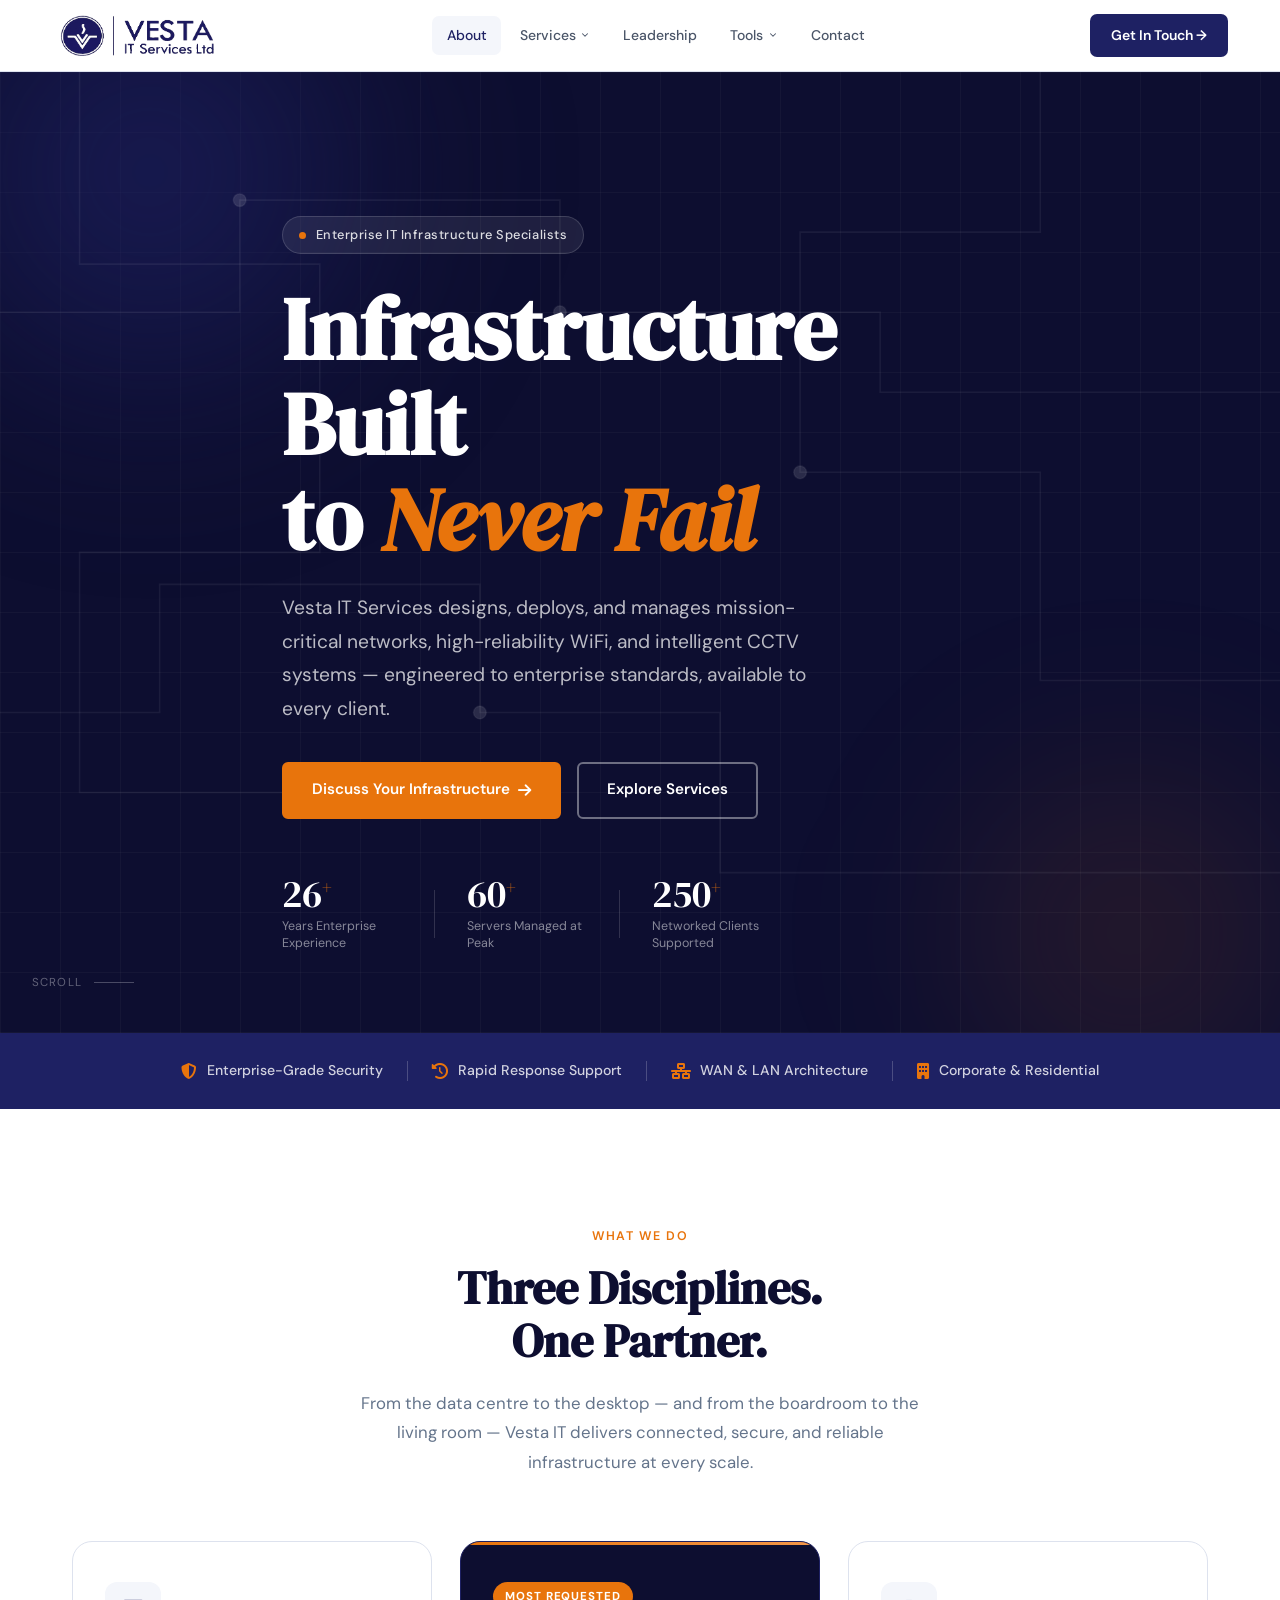
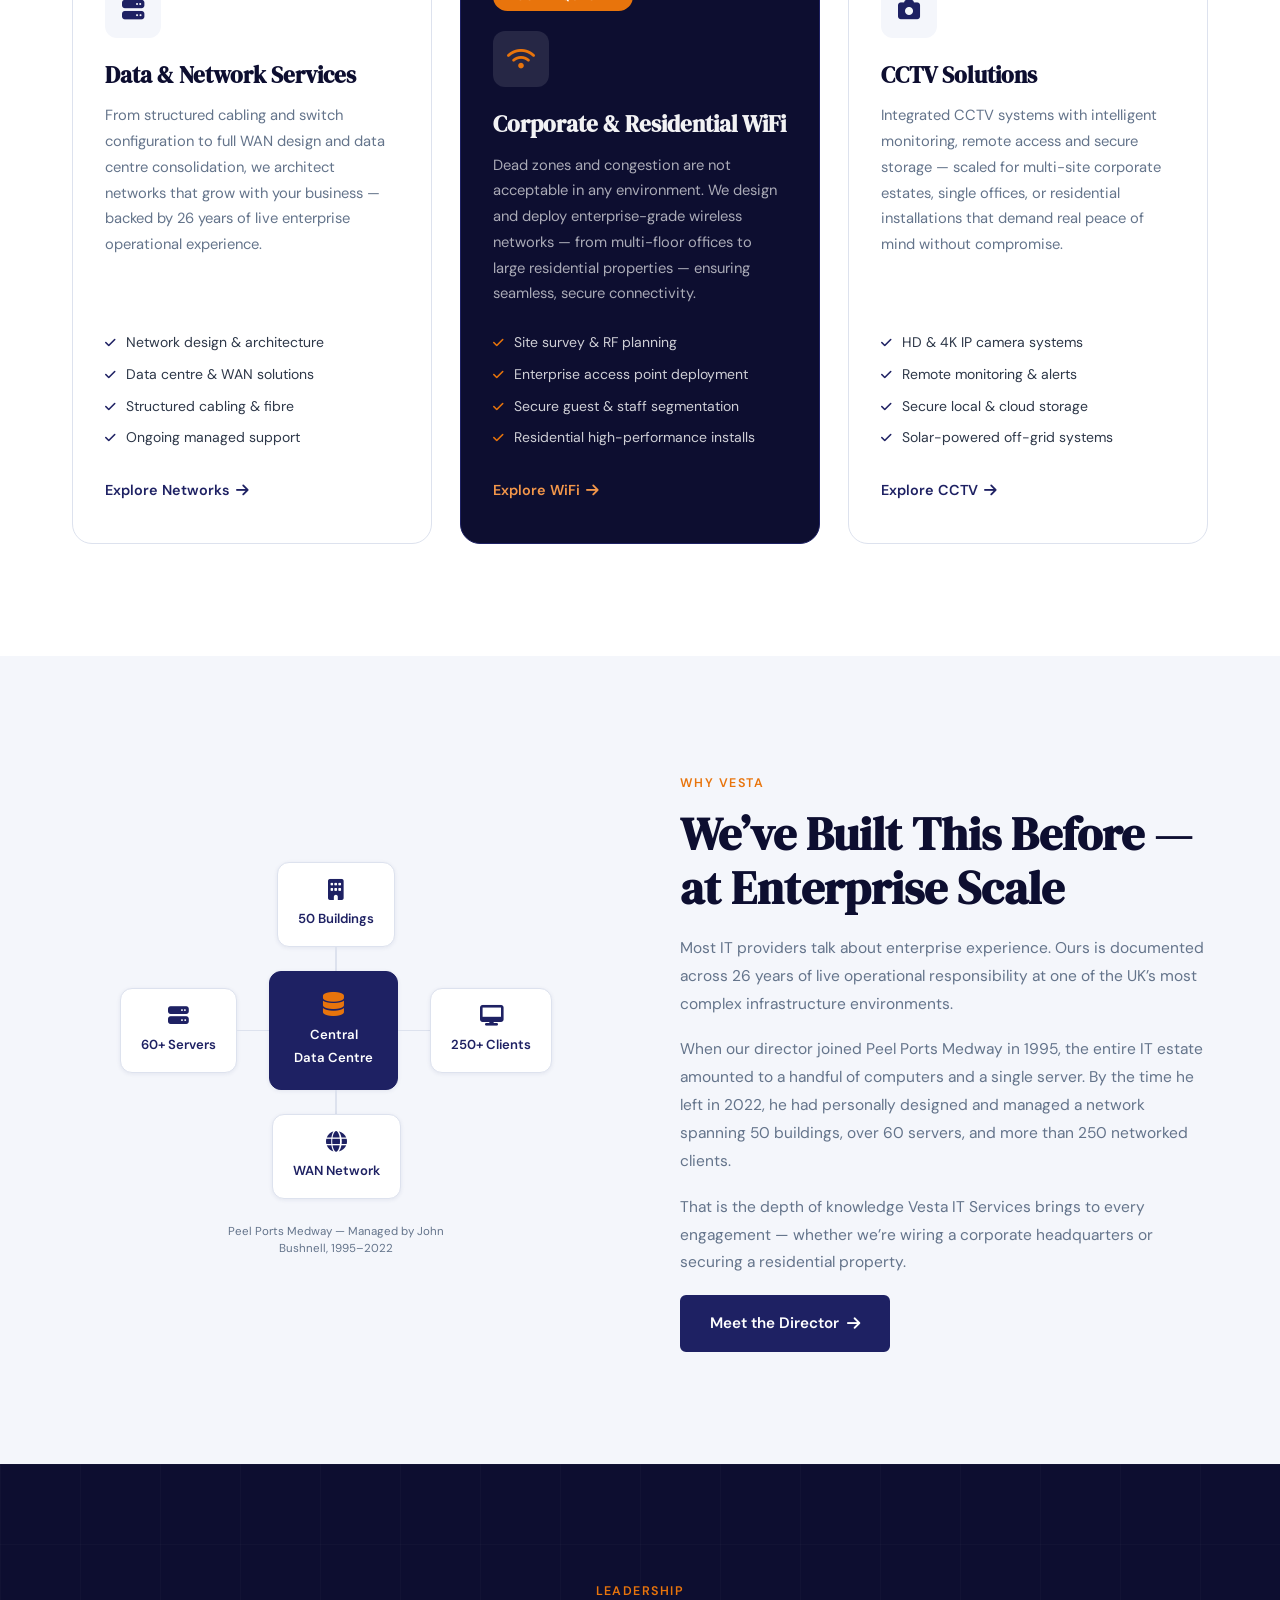
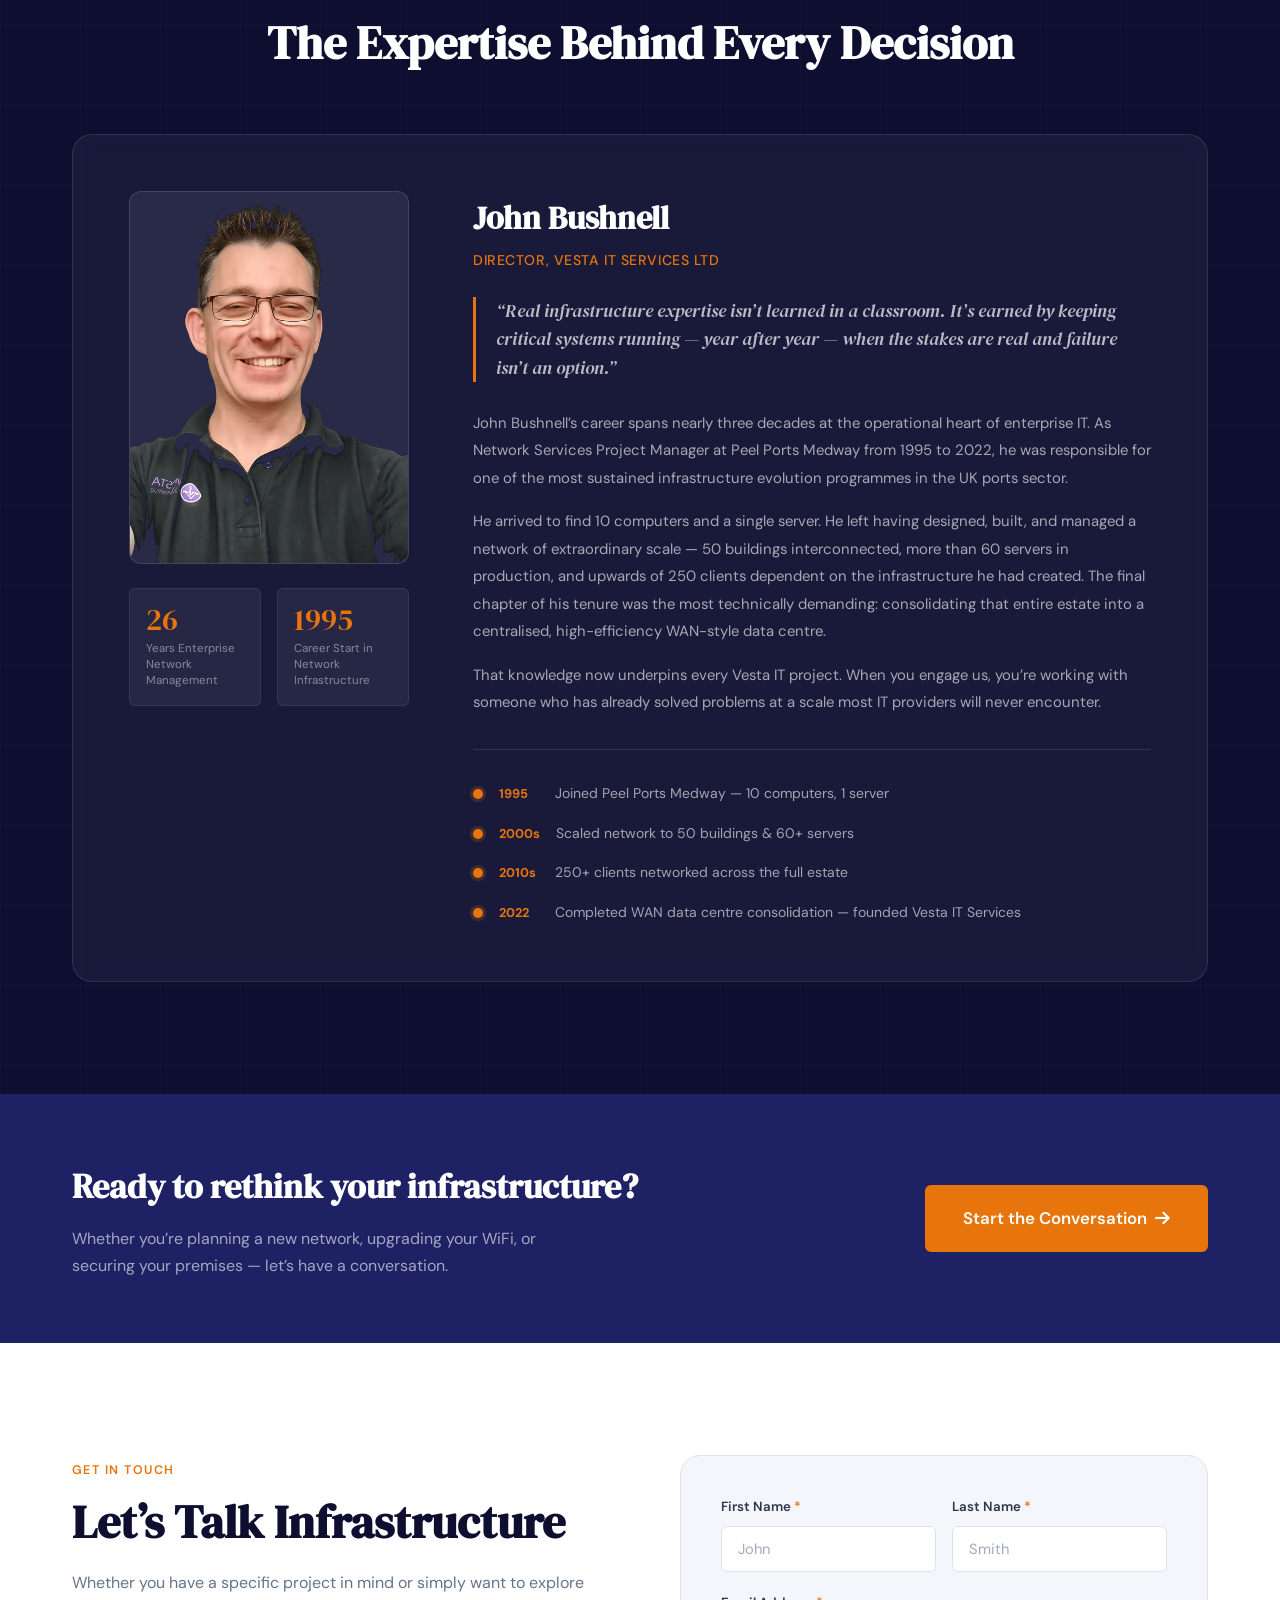
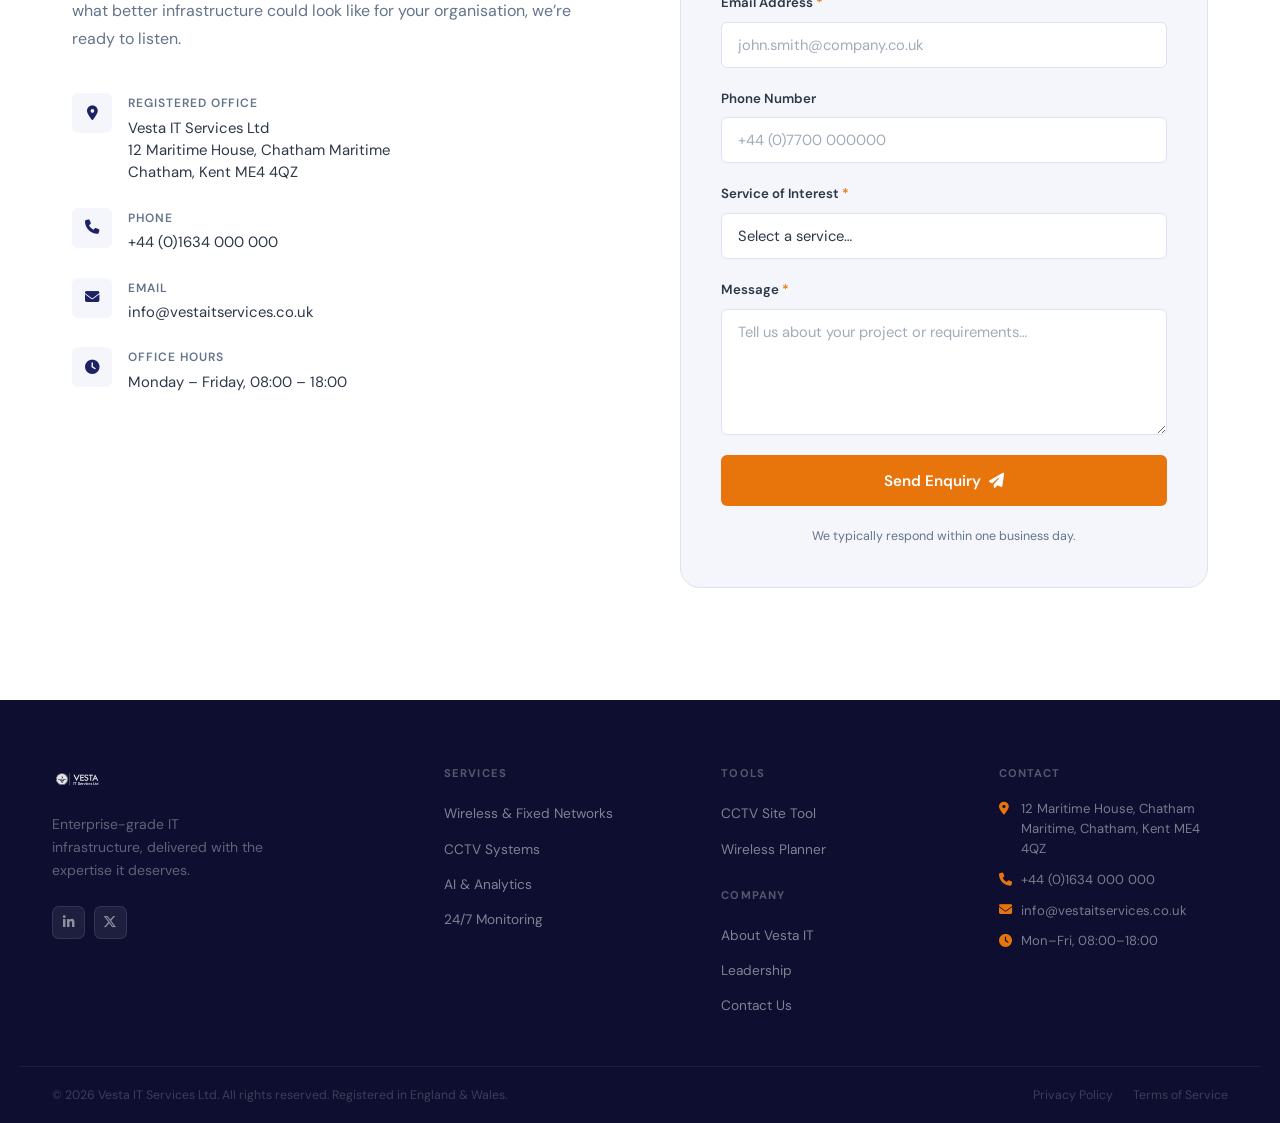
==== index.html @ 422a9bba "Update index.html" ====
<!DOCTYPE html>
<html lang="en">
<head>
<meta charset="UTF-8"/>
<meta name="viewport" content="width=device-width,initial-scale=1.0"/>
<meta name="description" content="Vesta IT Services Ltd — Enterprise-grade data, network, WiFi and CCTV solutions for corporate and residential clients across the UK."/>
<title>Vesta IT Services Ltd | Enterprise Network &amp; IT Infrastructure</title>
  <link rel="preconnect" href="https://fonts.googleapis.com"/>
  <link rel="preconnect" href="https://fonts.gstatic.com" crossorigin/>
  <link href="https://fonts.googleapis.com/css2?family=DM+Sans:opsz,wght@9..40,300;9..40,400;9..40,500;9..40,600;9..40,700&family=DM+Serif+Display:ital@0;1&display=swap" rel="stylesheet"/>
  <link rel="stylesheet" href="https://cdnjs.cloudflare.com/ajax/libs/font-awesome/6.5.0/css/all.min.css" crossorigin="anonymous"/>
  <script src="vesta.js" defer></script>
<style>
:root{
  --navy:#1E2163;--navy-dark:#141548;--navy-deeper:#0D0E30;
  --accent:#E8740C;--accent-lt:#F4974A;
  --steel:#4A5568;--mist:#F4F6FB;--white:#fff;--border:#DDE2EE;
  --text:#2D3748;--muted:#64748B;
  --rsm:6px;--rmd:12px;--rlg:20px;
  --shadow-sm:0 1px 4px rgba(30,33,99,.08);
  --shadow-md:0 4px 20px rgba(30,33,99,.12);
  --shadow-lg:0 12px 40px rgba(30,33,99,.16);
  --tr:.25s cubic-bezier(.4,0,.2,1);
  --fd:'DM Serif Display',Georgia,serif;
  --fb:'DM Sans',system-ui,sans-serif;
}
*,*::before,*::after{box-sizing:border-box;margin:0;padding:0}
html{scroll-behavior:smooth;overflow-x:hidden}
body{font-family:var(--fb);color:var(--text);background:var(--white);line-height:1.7;-webkit-font-smoothing:antialiased}
img{display:block;max-width:100%}a{text-decoration:none;color:inherit}ul{list-style:none}address{font-style:normal}
.container{width:100%;max-width:1200px;margin:0 auto;padding:0 2rem}
.btn{display:inline-flex;align-items:center;gap:.5rem;padding:.85rem 1.75rem;border-radius:var(--rsm);font-family:var(--fb);font-size:.95rem;font-weight:600;cursor:pointer;border:2px solid transparent;transition:var(--tr);white-space:nowrap}
.btn i{transition:transform var(--tr)}.btn:hover i{transform:translateX(3px)}
.btn--primary{background:var(--navy);color:var(--white);border-color:var(--navy)}
.btn--primary:hover{background:var(--navy-dark);transform:translateY(-1px);box-shadow:var(--shadow-md)}
.btn--accent{background:var(--accent);color:var(--white);border-color:var(--accent)}
.btn--accent:hover{background:var(--accent-lt);transform:translateY(-1px);box-shadow:0 6px 24px rgba(232,116,12,.35)}
.btn--ghost{background:transparent;color:var(--white);border-color:rgba(255,255,255,.4)}
.btn--ghost:hover{background:rgba(255,255,255,.1);border-color:rgba(255,255,255,.7)}
.btn--large{padding:1.1rem 2.25rem;font-size:1.05rem}.btn--full{width:100%;justify-content:center}
.reveal{opacity:0;transform:translateY(28px);transition:opacity .65s ease,transform .65s ease}
.reveal.visible{opacity:1;transform:translateY(0)}
.rd1{transition-delay:.1s}.rd2{transition-delay:.2s}.rd3{transition-delay:.3s}

/* HERO */
.hero{position:relative;min-height:100vh;display:flex;align-items:center;padding:9rem 0 5rem;overflow:hidden;background:var(--navy-deeper)}
.hero-bg{position:absolute;inset:0;pointer-events:none}
.hero-grid{position:absolute;inset:0;background-image:linear-gradient(rgba(255,255,255,.03) 1px,transparent 1px),linear-gradient(90deg,rgba(255,255,255,.03) 1px,transparent 1px);background-size:60px 60px}
.hero-orb{position:absolute;border-radius:50%;filter:blur(80px)}
.hero-orb--1{width:600px;height:600px;top:-200px;left:-150px;background:radial-gradient(circle,rgba(30,33,99,.8) 0%,transparent 70%)}
.hero-orb--2{width:500px;height:500px;bottom:-150px;right:-100px;background:radial-gradient(circle,rgba(232,116,12,.15) 0%,transparent 70%)}
.hero-circuit{position:absolute;inset:0;width:100%;height:100%}
.hero-content{position:relative;z-index:2;max-width:780px}
.hero-badge{display:inline-flex;align-items:center;gap:.6rem;background:rgba(255,255,255,.08);border:1px solid rgba(255,255,255,.15);color:rgba(255,255,255,.85);padding:.45rem 1rem;border-radius:100px;font-size:.8rem;font-weight:500;letter-spacing:.04em;margin-bottom:1.75rem;animation:fadeUp .7s ease both}
.hero-badge-dot{width:7px;height:7px;background:var(--accent);border-radius:50%;animation:pulse 2s ease infinite}
@keyframes pulse{0%,100%{opacity:1;transform:scale(1)}50%{opacity:.5;transform:scale(.7)}}
.hero-headline{font-family:var(--fd);font-size:clamp(3rem,7vw,5.5rem);line-height:1.08;color:var(--white);margin-bottom:1.5rem;animation:fadeUp .7s .15s ease both}
.hero-headline em{color:var(--accent);font-style:italic}
.hero-sub{font-size:clamp(1rem,2vw,1.2rem);color:rgba(255,255,255,.72);max-width:560px;margin-bottom:2.25rem;line-height:1.75;animation:fadeUp .7s .25s ease both}
.hero-actions{display:flex;gap:1rem;flex-wrap:wrap;margin-bottom:3.5rem;animation:fadeUp .7s .35s ease both}
.hero-stats{display:flex;align-items:center;flex-wrap:wrap;animation:fadeUp .7s .45s ease both}
.hero-stat{display:flex;flex-direction:column;padding:0 2rem 0 0}
.hero-stat-number{font-family:var(--fd);font-size:2.4rem;color:var(--white);line-height:1;margin-bottom:.3rem}
.hero-stat-number sup{font-size:1.1rem;color:var(--accent)}
.hero-stat-label{font-size:.78rem;color:rgba(255,255,255,.5);max-width:120px;line-height:1.4}
.hero-stat-div{width:1px;height:48px;background:rgba(255,255,255,.15);margin:0 2rem 0 0;flex-shrink:0}
.scroll-hint{position:absolute;bottom:2.5rem;left:2rem;display:flex;align-items:center;gap:.75rem;color:rgba(255,255,255,.35);font-size:.72rem;letter-spacing:.1em;text-transform:uppercase;z-index:2}
.scroll-line{width:40px;height:1px;background:rgba(255,255,255,.25);position:relative;overflow:hidden}
.scroll-line::after{content:'';position:absolute;left:-100%;top:0;width:100%;height:100%;background:var(--accent);animation:scrollAnim 1.8s ease infinite}
@keyframes scrollAnim{to{left:100%}}
@keyframes fadeUp{from{opacity:0;transform:translateY(24px)}to{opacity:1;transform:translateY(0)}}
/* TRUST BAR */
.trust-bar{background:var(--navy);padding:1.25rem 0}
.trust-inner{display:flex;align-items:center;justify-content:center;flex-wrap:wrap}
.trust-item{display:flex;align-items:center;gap:.6rem;color:rgba(255,255,255,.8);font-size:.88rem;font-weight:500;padding:.4rem 1.5rem}
.trust-item i{color:var(--accent);font-size:1rem}
.trust-div{width:1px;height:20px;background:rgba(255,255,255,.2);flex-shrink:0}
/* SERVICES */
.services{padding:7rem 0;background:var(--white)}
.stag{display:inline-block;font-size:.78rem;font-weight:600;letter-spacing:.12em;text-transform:uppercase;color:var(--accent);margin-bottom:.9rem}
.stitle{font-family:var(--fd);font-size:clamp(2rem,4vw,2.9rem);line-height:1.15;color:var(--navy-deeper);margin-bottom:1.25rem}
.stitle--lt{color:var(--white)}
.ssub{font-size:1.05rem;color:var(--muted);max-width:580px;line-height:1.75}
.shdr{text-align:center;margin-bottom:4rem}.shdr .ssub{margin:0 auto}
.svc-grid{display:grid;grid-template-columns:repeat(3,1fr);gap:1.75rem}
.svc-card{position:relative;background:var(--white);border:1px solid var(--border);border-radius:var(--rlg);padding:2.5rem 2rem;display:flex;flex-direction:column;overflow:hidden;transition:border-color var(--tr),transform var(--tr),box-shadow var(--tr)}
.svc-card:hover{border-color:var(--navy);transform:translateY(-4px);box-shadow:var(--shadow-lg)}
.svc-card--feat{border-color:var(--navy);background:var(--navy-deeper)}
.svc-card--feat .svc-title{color:rgba(255,255,255,.95)}
.svc-card--feat .svc-desc{color:rgba(255,255,255,.65)}
.svc-card--feat .svc-feats li{color:rgba(255,255,255,.8)}
.svc-card--feat .svc-feats li i{color:var(--accent)}
.svc-card--feat .svc-link{color:var(--accent-lt)}
.svc-card--feat:hover{border-color:var(--accent);box-shadow:0 12px 40px rgba(232,116,12,.2)}
.svc-accent{position:absolute;top:0;left:0;right:0;height:3px;background:linear-gradient(90deg,var(--navy),var(--accent));opacity:0;transition:opacity var(--tr)}
.svc-card:hover .svc-accent{opacity:1}
.svc-card--feat .svc-accent{background:linear-gradient(90deg,var(--accent),var(--accent-lt));opacity:1}
.svc-badge{display:inline-flex;align-self:flex-start;background:var(--accent);color:var(--white);font-size:.72rem;font-weight:700;letter-spacing:.08em;text-transform:uppercase;padding:.3rem .75rem;border-radius:100px;margin-bottom:1.25rem}
.svc-icon{width:56px;height:56px;background:var(--mist);border-radius:var(--rmd);display:flex;align-items:center;justify-content:center;font-size:1.4rem;color:var(--navy);margin-bottom:1.5rem;transition:background var(--tr),color var(--tr)}
.svc-card--feat .svc-icon{background:rgba(255,255,255,.1);color:var(--accent)}
.svc-card:hover .svc-icon{background:var(--navy);color:var(--white)}
.svc-card--feat:hover .svc-icon{background:var(--accent);color:var(--white)}
.svc-title{font-family:var(--fd);font-size:1.45rem;color:var(--navy-deeper);margin-bottom:.85rem;line-height:1.2}
.svc-desc{font-size:.92rem;color:var(--muted);line-height:1.75;margin-bottom:1.5rem;flex:1}
.svc-feats{display:flex;flex-direction:column;gap:.5rem;margin-bottom:1.75rem}
.svc-feats li{display:flex;align-items:center;gap:.6rem;font-size:.875rem;color:var(--text)}
.svc-feats li i{color:var(--navy);font-size:.75rem;flex-shrink:0}
.svc-link{display:inline-flex;align-items:center;gap:.4rem;font-size:.9rem;font-weight:600;color:var(--navy);margin-top:auto;transition:gap var(--tr),color var(--tr)}
.svc-link:hover{gap:.7rem;color:var(--accent)}
/* ABOUT */
.about{padding:7rem 0;background:var(--mist)}
.about-inner{display:grid;grid-template-columns:1fr 1fr;gap:5rem;align-items:center}
.about-visual{display:flex;justify-content:center}
.diag{display:flex;flex-direction:column;align-items:center}
.dnode{display:flex;flex-direction:column;align-items:center;gap:.5rem;background:var(--white);border:1.5px solid var(--border);border-radius:var(--rmd);padding:1rem 1.25rem;font-size:.82rem;font-weight:600;color:var(--navy);text-align:center;min-width:90px;box-shadow:var(--shadow-sm);transition:border-color var(--tr)}
.dnode:hover{border-color:var(--accent)}
.dnode i{font-size:1.3rem;color:var(--navy)}
.dnode--c{background:var(--navy);color:var(--white);border-color:var(--navy);padding:1.25rem 1.5rem;min-width:110px}
.dnode--c i{color:var(--accent);font-size:1.5rem}
.drow{display:flex;align-items:center}
.ch{width:32px;height:1.5px;background:var(--border);flex-shrink:0}
.cv{width:1.5px;height:24px;background:var(--border)}
.dlabel{font-size:.72rem;color:var(--muted);text-align:center;margin-top:1.5rem;max-width:260px;line-height:1.5}
.abt{color:var(--muted);font-size:.97rem;line-height:1.8;margin-bottom:1.1rem}
/* DIRECTOR */
.director{position:relative;padding:7rem 0;background:var(--navy-deeper);overflow:hidden}
.dir-bg{position:absolute;inset:0;background-image:linear-gradient(rgba(255,255,255,.02) 1px,transparent 1px),linear-gradient(90deg,rgba(255,255,255,.02) 1px,transparent 1px);background-size:80px 80px}
.dir-inner{position:relative;z-index:2}
.dir-hdr{text-align:center;margin-bottom:4rem}
.dir-card{background:rgba(255,255,255,.05);border:1px solid rgba(255,255,255,.1);border-radius:var(--rlg);padding:3.5rem;display:grid;grid-template-columns:280px 1fr;gap:4rem;backdrop-filter:blur(10px)}
.dir-photo{border-radius:var(--rmd);overflow:hidden;aspect-ratio:3/4;background:rgba(255,255,255,.07);border:1px solid rgba(255,255,255,.12)}
.dir-photo img{width:100%;height:100%;object-fit:cover}
.dir-creds{display:grid;grid-template-columns:1fr 1fr;gap:1rem;margin-top:1.5rem}
.cred{background:rgba(255,255,255,.06);border:1px solid rgba(255,255,255,.08);border-radius:var(--rsm);padding:1rem;display:flex;flex-direction:column;gap:.3rem}
.cred-n{font-family:var(--fd);font-size:1.9rem;color:var(--accent);line-height:1}
.cred-l{font-size:.72rem;color:rgba(255,255,255,.45);line-height:1.4}
.dir-name{font-family:var(--fd);font-size:2rem;color:var(--white);margin-bottom:.25rem}
.dir-role{font-size:.88rem;color:var(--accent);font-weight:500;letter-spacing:.04em;text-transform:uppercase;margin-bottom:1.5rem}
.dir-quote{border-left:3px solid var(--accent);padding-left:1.25rem;margin-bottom:1.75rem;font-family:var(--fd);font-style:italic;font-size:1.1rem;color:rgba(255,255,255,.7);line-height:1.6}
.dir-text{font-size:.93rem;color:rgba(255,255,255,.62);line-height:1.85;margin-bottom:1rem}
.timeline{margin-top:2rem;padding-top:2rem;border-top:1px solid rgba(255,255,255,.1);display:flex;flex-direction:column;gap:1rem}
.tl-item{display:flex;align-items:center;gap:1rem}
.tl-dot{width:10px;height:10px;border-radius:50%;background:var(--accent);flex-shrink:0;box-shadow:0 0 0 3px rgba(232,116,12,.2)}
.tl-c{display:flex;gap:1rem;align-items:baseline}
.tl-y{font-size:.8rem;font-weight:700;color:var(--accent);min-width:40px}
.tl-e{font-size:.875rem;color:rgba(255,255,255,.6)}
/* CTA BANNER */
.cta-banner{background:var(--navy);padding:4rem 0}
.cta-inner{display:flex;align-items:center;justify-content:space-between;gap:2rem;flex-wrap:wrap}
.cta-title{font-family:var(--fd);font-size:clamp(1.5rem,3vw,2.1rem);color:var(--white);margin-bottom:.6rem}
.cta-sub{font-size:1rem;color:rgba(255,255,255,.6);max-width:520px}
/* CONTACT */
.contact{padding:7rem 0;background:var(--white)}
.contact-inner{display:grid;grid-template-columns:1fr 1fr;gap:5rem;align-items:start}
.c-intro{font-size:1rem;color:var(--muted);margin-bottom:2.5rem;line-height:1.75}
.c-details{display:flex;flex-direction:column;gap:1.5rem}
.c-item{display:flex;gap:1rem;align-items:flex-start}
.c-icon{width:40px;height:40px;background:var(--mist);border-radius:var(--rsm);display:flex;align-items:center;justify-content:center;color:var(--navy);flex-shrink:0;font-size:.9rem}
.c-lbl{display:block;font-size:.75rem;font-weight:600;letter-spacing:.08em;text-transform:uppercase;color:var(--muted);margin-bottom:.2rem}
.c-val{display:block;font-size:.93rem;color:var(--text);line-height:1.5}
.c-val:hover{color:var(--accent)}
.c-form{background:var(--mist);border:1px solid var(--border);border-radius:var(--rlg);padding:2.5rem;display:flex;flex-direction:column;gap:1.25rem}
.frow{display:grid;grid-template-columns:1fr 1fr;gap:1rem}
.fgrp{display:flex;flex-direction:column;gap:.45rem}
.flbl{font-size:.83rem;font-weight:600;color:var(--text)}
.flbl span{color:var(--accent)}
.finp{background:var(--white);border:1px solid var(--border);border-radius:var(--rsm);padding:.75rem 1rem;font-family:var(--fb);font-size:.92rem;color:var(--text);transition:border-color var(--tr),box-shadow var(--tr);width:100%;outline:none;-webkit-appearance:none}
.finp::placeholder{color:var(--muted);opacity:.6}
.finp:focus{border-color:var(--navy);box-shadow:0 0 0 3px rgba(30,33,99,.1)}
.finp--err{border-color:#c0392b!important;box-shadow:0 0 0 3px rgba(192,57,43,.12)!important}
.ftarea{resize:vertical;min-height:120px}
.fnote{font-size:.78rem;color:var(--muted);text-align:center}
/* RESPONSIVE */
@media(max-width:1024px){
  .svc-grid{grid-template-columns:1fr;max-width:540px;margin:0 auto}
  .about-inner{grid-template-columns:1fr;gap:3rem}
  .dir-card{grid-template-columns:1fr}
  .dir-photo{aspect-ratio:16/7;max-height:260px}
  .contact-inner{grid-template-columns:1fr;gap:3rem}
}
@media(max-width:768px){
  .hero{padding:8rem 0 4rem}
  .hero-actions{flex-direction:column}
  .hero-actions .btn{width:100%;justify-content:center}
  .hero-stats{flex-direction:column;align-items:flex-start;gap:1.5rem}
  .hero-stat{padding:0}.hero-stat-div{display:none}
  .trust-div{display:none}.trust-item{width:45%;justify-content:center}
  .diag{transform:scale(.85)}.dnode--s span{display:none}
  .dir-card{padding:2rem 1.5rem;gap:2rem}
  .cta-inner{flex-direction:column;text-align:center}
  .cta-inner .btn{width:100%;justify-content:center}
  .frow{grid-template-columns:1fr}
  .c-form{padding:1.75rem 1.5rem}
  .scroll-hint{display:none}
}
@media(max-width:480px){.container{padding:0 1.25rem}}
</style>
</head>
<body>
<div id="vesta-header"></div>
<main>
<section class="hero" id="home" aria-label="Hero">
  <div class="hero-bg" aria-hidden="true">
    <div class="hero-grid"></div>
    <div class="hero-orb hero-orb--1"></div>
    <div class="hero-orb hero-orb--2"></div>
    <svg class="hero-circuit" aria-hidden="true" viewBox="0 0 900 600" xmlns="http://www.w3.org/2000/svg" preserveAspectRatio="xMidYMid slice">
      <g stroke="rgba(255,255,255,0.06)" fill="none" stroke-width="1">
        <path d="M0 150 H200 V80 H400 V150 H600 V200 H900"/><path d="M100 0 V120 H250 V300 H100 V450 H300"/>
        <path d="M700 0 V100 H550 V250 H700 V380 H900"/><path d="M0 400 H150 V320 H350 V400 H500 V500 H900"/>
        <circle cx="200" cy="80" r="4" fill="rgba(255,255,255,0.12)"/><circle cx="400" cy="150" r="4" fill="rgba(255,255,255,0.12)"/>
        <circle cx="550" cy="250" r="4" fill="rgba(255,255,255,0.12)"/><circle cx="350" cy="400" r="4" fill="rgba(255,255,255,0.12)"/>
      </g>
    </svg>
  </div>
  <div class="hero-content container">
    <div class="hero-badge"><span class="hero-badge-dot" aria-hidden="true"></span>Enterprise IT Infrastructure Specialists</div>
    <h1 class="hero-headline">Infrastructure Built<br/>to <em>Never Fail</em></h1>
    <p class="hero-sub">Vesta IT Services designs, deploys, and manages mission-critical networks, high-reliability WiFi, and intelligent CCTV systems — engineered to enterprise standards, available to every client.</p>
    <div class="hero-actions">
      <a href="#contact" class="btn btn--accent">Discuss Your Infrastructure <i class="fa-solid fa-arrow-right" aria-hidden="true"></i></a>
      <a href="#services" class="btn btn--ghost">Explore Services</a>
    </div>
    <div class="hero-stats">
      <div class="hero-stat"><span class="hero-stat-number">26<sup>+</sup></span><span class="hero-stat-label">Years Enterprise Experience</span></div>
      <div class="hero-stat-div" aria-hidden="true"></div>
      <div class="hero-stat"><span class="hero-stat-number">60<sup>+</sup></span><span class="hero-stat-label">Servers Managed at Peak</span></div>
      <div class="hero-stat-div" aria-hidden="true"></div>
      <div class="hero-stat"><span class="hero-stat-number">250<sup>+</sup></span><span class="hero-stat-label">Networked Clients Supported</span></div>
    </div>
  </div>
  <div class="scroll-hint" aria-hidden="true"><span>Scroll</span><div class="scroll-line"></div></div>
</section>

<section class="trust-bar" aria-label="Trust indicators">
  <div class="container trust-inner">
    <div class="trust-item"><i class="fa-solid fa-shield-halved" aria-hidden="true"></i><span>Enterprise-Grade Security</span></div>
    <div class="trust-div" aria-hidden="true"></div>
    <div class="trust-item"><i class="fa-solid fa-clock-rotate-left" aria-hidden="true"></i><span>Rapid Response Support</span></div>
    <div class="trust-div" aria-hidden="true"></div>
    <div class="trust-item"><i class="fa-solid fa-network-wired" aria-hidden="true"></i><span>WAN &amp; LAN Architecture</span></div>
    <div class="trust-div" aria-hidden="true"></div>
    <div class="trust-item"><i class="fa-solid fa-building" aria-hidden="true"></i><span>Corporate &amp; Residential</span></div>
  </div>
</section>

<section class="services" id="services" aria-labelledby="services-title">
  <div class="container">
    <div class="shdr">
      <span class="stag">What We Do</span>
      <h2 class="stitle" id="services-title">Three Disciplines.<br/>One Partner.</h2>
      <p class="ssub">From the data centre to the desktop — and from the boardroom to the living room — Vesta IT delivers connected, secure, and reliable infrastructure at every scale.</p>
    </div>
    <div class="svc-grid">
      <article class="svc-card reveal rd1" aria-labelledby="s1">
        <div class="svc-accent" aria-hidden="true"></div>
        <div class="svc-icon" aria-hidden="true"><i class="fa-solid fa-server"></i></div>
        <h3 class="svc-title" id="s1">Data &amp; Network Services</h3>
        <p class="svc-desc">From structured cabling and switch configuration to full WAN design and data centre consolidation, we architect networks that grow with your business — backed by 26 years of live enterprise operational experience.</p>
        <ul class="svc-feats">
          <li><i class="fa-solid fa-check" aria-hidden="true"></i>Network design &amp; architecture</li>
          <li><i class="fa-solid fa-check" aria-hidden="true"></i>Data centre &amp; WAN solutions</li>
          <li><i class="fa-solid fa-check" aria-hidden="true"></i>Structured cabling &amp; fibre</li>
          <li><i class="fa-solid fa-check" aria-hidden="true"></i>Ongoing managed support</li>
        </ul>
        <a href="networks.html" class="svc-link">Explore Networks <i class="fa-solid fa-arrow-right" aria-hidden="true"></i></a>
      </article>
      <article class="svc-card svc-card--feat reveal rd2" aria-labelledby="s2">
        <div class="svc-accent" aria-hidden="true"></div>
        <div class="svc-badge">Most Requested</div>
        <div class="svc-icon" aria-hidden="true"><i class="fa-solid fa-wifi"></i></div>
        <h3 class="svc-title" id="s2">Corporate &amp; Residential WiFi</h3>
        <p class="svc-desc">Dead zones and congestion are not acceptable in any environment. We design and deploy enterprise-grade wireless networks — from multi-floor offices to large residential properties — ensuring seamless, secure connectivity.</p>
        <ul class="svc-feats">
          <li><i class="fa-solid fa-check" aria-hidden="true"></i>Site survey &amp; RF planning</li>
          <li><i class="fa-solid fa-check" aria-hidden="true"></i>Enterprise access point deployment</li>
          <li><i class="fa-solid fa-check" aria-hidden="true"></i>Secure guest &amp; staff segmentation</li>
          <li><i class="fa-solid fa-check" aria-hidden="true"></i>Residential high-performance installs</li>
        </ul>
        <a href="networks.html" class="svc-link">Explore WiFi <i class="fa-solid fa-arrow-right" aria-hidden="true"></i></a>
      </article>
      <article class="svc-card reveal rd3" aria-labelledby="s3">
        <div class="svc-accent" aria-hidden="true"></div>
        <div class="svc-icon" aria-hidden="true"><i class="fa-solid fa-camera"></i></div>
        <h3 class="svc-title" id="s3">CCTV Solutions</h3>
        <p class="svc-desc">Integrated CCTV systems with intelligent monitoring, remote access and secure storage — scaled for multi-site corporate estates, single offices, or residential installations that demand real peace of mind without compromise.</p>
        <ul class="svc-feats">
          <li><i class="fa-solid fa-check" aria-hidden="true"></i>HD &amp; 4K IP camera systems</li>
          <li><i class="fa-solid fa-check" aria-hidden="true"></i>Remote monitoring &amp; alerts</li>
          <li><i class="fa-solid fa-check" aria-hidden="true"></i>Secure local &amp; cloud storage</li>
          <li><i class="fa-solid fa-check" aria-hidden="true"></i>Solar-powered off-grid systems</li>
        </ul>
        <a href="cctv.html" class="svc-link">Explore CCTV <i class="fa-solid fa-arrow-right" aria-hidden="true"></i></a>
      </article>
    </div>
  </div>
</section>

<section class="about" id="about" aria-labelledby="abt-title">
  <div class="container about-inner">
    <div class="about-visual reveal" aria-hidden="true">
      <div class="diag">
        <div class="dnode"><i class="fa-solid fa-building"></i><span>50 Buildings</span></div>
        <div class="cv"></div>
        <div class="drow">
          <div class="dnode dnode--s"><i class="fa-solid fa-server"></i><span>60+ Servers</span></div>
          <div class="ch"></div>
          <div class="dnode dnode--c"><i class="fa-solid fa-database"></i><span>Central<br/>Data Centre</span></div>
          <div class="ch"></div>
          <div class="dnode dnode--s"><i class="fa-solid fa-desktop"></i><span>250+ Clients</span></div>
        </div>
        <div class="cv"></div>
        <div class="dnode"><i class="fa-solid fa-globe"></i><span>WAN Network</span></div>
        <div class="dlabel">Peel Ports Medway — Managed by John Bushnell, 1995&ndash;2022</div>
      </div>
    </div>
    <div class="about-content reveal rd1">
      <span class="stag">Why Vesta</span>
      <h2 class="stitle" id="abt-title">We&rsquo;ve Built This Before — at Enterprise Scale</h2>
      <p class="abt">Most IT providers talk about enterprise experience. Ours is documented across 26 years of live operational responsibility at one of the UK&rsquo;s most complex infrastructure environments.</p>
      <p class="abt">When our director joined Peel Ports Medway in 1995, the entire IT estate amounted to a handful of computers and a single server. By the time he left in 2022, he had personally designed and managed a network spanning 50 buildings, over 60 servers, and more than 250 networked clients.</p>
      <p class="abt">That is the depth of knowledge Vesta IT Services brings to every engagement — whether we&rsquo;re wiring a corporate headquarters or securing a residential property.</p>
      <a href="#director" class="btn btn--primary">Meet the Director <i class="fa-solid fa-arrow-right" aria-hidden="true"></i></a>
    </div>
  </div>
</section>

<section class="director" id="director" aria-labelledby="dir-title">
  <div class="dir-bg" aria-hidden="true"></div>
  <div class="container dir-inner">
    <div class="dir-hdr reveal">
      <span class="stag stag--lt">Leadership</span>
      <h2 class="stitle stitle--lt" id="dir-title">The Expertise Behind Every Decision</h2>
    </div>
    <div class="dir-card reveal rd1">
      <div>
        <div class="dir-photo" aria-label="John Bushnell, Director">
          <img src="[data-uri]" alt="John Bushnell, Director of Vesta IT Services Ltd"/>
        </div>
        <div class="dir-creds">
          <div class="cred"><span class="cred-n">26</span><span class="cred-l">Years Enterprise Network Management</span></div>
          <div class="cred"><span class="cred-n">1995</span><span class="cred-l">Career Start in Network Infrastructure</span></div>
        </div>
      </div>
      <div>
        <h3 class="dir-name">John Bushnell</h3>
        <p class="dir-role">Director, Vesta IT Services Ltd</p>
        <blockquote class="dir-quote">&ldquo;Real infrastructure expertise isn&rsquo;t learned in a classroom. It&rsquo;s earned by keeping critical systems running &mdash; year after year &mdash; when the stakes are real and failure isn&rsquo;t an option.&rdquo;</blockquote>
        <p class="dir-text">John Bushnell&rsquo;s career spans nearly three decades at the operational heart of enterprise IT. As Network Services Project Manager at Peel Ports Medway from 1995 to 2022, he was responsible for one of the most sustained infrastructure evolution programmes in the UK ports sector.</p>
        <p class="dir-text">He arrived to find 10 computers and a single server. He left having designed, built, and managed a network of extraordinary scale &mdash; 50 buildings interconnected, more than 60 servers in production, and upwards of 250 clients dependent on the infrastructure he had created. The final chapter of his tenure was the most technically demanding: consolidating that entire estate into a centralised, high-efficiency WAN-style data centre.</p>
        <p class="dir-text">That knowledge now underpins every Vesta IT project. When you engage us, you&rsquo;re working with someone who has already solved problems at a scale most IT providers will never encounter.</p>
        <div class="timeline">
          <div class="tl-item"><div class="tl-dot"></div><div class="tl-c"><span class="tl-y">1995</span><span class="tl-e">Joined Peel Ports Medway &mdash; 10 computers, 1 server</span></div></div>
          <div class="tl-item"><div class="tl-dot"></div><div class="tl-c"><span class="tl-y">2000s</span><span class="tl-e">Scaled network to 50 buildings &amp; 60+ servers</span></div></div>
          <div class="tl-item"><div class="tl-dot"></div><div class="tl-c"><span class="tl-y">2010s</span><span class="tl-e">250+ clients networked across the full estate</span></div></div>
          <div class="tl-item"><div class="tl-dot"></div><div class="tl-c"><span class="tl-y">2022</span><span class="tl-e">Completed WAN data centre consolidation &mdash; founded Vesta IT Services</span></div></div>
        </div>
      </div>
    </div>
  </div>
</section>

<section class="cta-banner" aria-labelledby="cta-title">
  <div class="container cta-inner">
    <div>
      <h2 class="cta-title" id="cta-title">Ready to rethink your infrastructure?</h2>
      <p class="cta-sub">Whether you&rsquo;re planning a new network, upgrading your WiFi, or securing your premises &mdash; let&rsquo;s have a conversation.</p>
    </div>
    <a href="#contact" class="btn btn--accent btn--large">Start the Conversation <i class="fa-solid fa-arrow-right" aria-hidden="true"></i></a>
  </div>
</section>

<section class="contact" id="contact" aria-labelledby="con-title">
  <div class="container contact-inner">
    <div class="contact-info reveal">
      <span class="stag">Get In Touch</span>
      <h2 class="stitle" id="con-title">Let&rsquo;s Talk Infrastructure</h2>
      <p class="c-intro">Whether you have a specific project in mind or simply want to explore what better infrastructure could look like for your organisation, we&rsquo;re ready to listen.</p>
      <address class="c-details">
        <div class="c-item"><div class="c-icon"><i class="fa-solid fa-location-dot" aria-hidden="true"></i></div><div><span class="c-lbl">Registered Office</span><span class="c-val">Vesta IT Services Ltd<br/>12 Maritime House, Chatham Maritime<br/>Chatham, Kent ME4 4QZ</span></div></div>
        <div class="c-item"><div class="c-icon"><i class="fa-solid fa-phone" aria-hidden="true"></i></div><div><span class="c-lbl">Phone</span><a href="tel:+441634000000" class="c-val">+44 (0)1634 000 000</a></div></div>
        <div class="c-item"><div class="c-icon"><i class="fa-solid fa-envelope" aria-hidden="true"></i></div><div><span class="c-lbl">Email</span><a href="mailto:info@vestaitservices.co.uk" class="c-val">info@vestaitservices.co.uk</a></div></div>
        <div class="c-item"><div class="c-icon"><i class="fa-solid fa-clock" aria-hidden="true"></i></div><div><span class="c-lbl">Office Hours</span><span class="c-val">Monday &ndash; Friday, 08:00 &ndash; 18:00</span></div></div>
      </address>
    </div>
    <div class="reveal rd1">
      <form class="c-form" id="contactForm" novalidate aria-label="Contact form">
        <div class="frow">
          <div class="fgrp"><label for="fname" class="flbl">First Name <span aria-hidden="true">*</span></label><input type="text" id="fname" name="first_name" class="finp" placeholder="John" required autocomplete="given-name"/></div>
          <div class="fgrp"><label for="lname" class="flbl">Last Name <span aria-hidden="true">*</span></label><input type="text" id="lname" name="last_name" class="finp" placeholder="Smith" required autocomplete="family-name"/></div>
        </div>
        <div class="fgrp"><label for="email" class="flbl">Email Address <span aria-hidden="true">*</span></label><input type="email" id="email" name="email" class="finp" placeholder="john.smith@company.co.uk" required autocomplete="email"/></div>
        <div class="fgrp"><label for="phone" class="flbl">Phone Number</label><input type="tel" id="phone" name="phone" class="finp" placeholder="+44 (0)7700 000000" autocomplete="tel"/></div>
        <div class="fgrp">
          <label for="service" class="flbl">Service of Interest <span aria-hidden="true">*</span></label>
          <select id="service" name="service" class="finp" required>
            <option value="" disabled selected>Select a service&hellip;</option>
            <option value="networks">Wireless &amp; Fixed Networks</option>
            <option value="cctv">CCTV Systems</option>
            <option value="ai">AI &amp; Analytics</option>
            <option value="monitoring">24/7 Monitoring</option>
            <option value="general">General Enquiry</option>
          </select>
        </div>
        <div class="fgrp"><label for="message" class="flbl">Message <span aria-hidden="true">*</span></label><textarea id="message" name="message" class="finp ftarea" rows="5" placeholder="Tell us about your project or requirements&hellip;" required></textarea></div>
        <button type="submit" class="btn btn--accent btn--full">Send Enquiry <i class="fa-solid fa-paper-plane" aria-hidden="true"></i></button>
        <p class="fnote">We typically respond within one business day.</p>
      </form>
    </div>
  </div>
</section>
</main>
<footer id="vesta-footer" role="contentinfo"></footer>
<script>
(function(){
  var f=document.getElementById('contactForm');
  if(!f)return;
  f.addEventListener('submit',function(e){
    e.preventDefault();
    var btn=f.querySelector('button[type="submit"]'),orig=btn.innerHTML,valid=true;
    f.querySelectorAll('[required]').forEach(function(i){i.classList.remove('finp--err');if(!i.value.trim()){i.classList.add('finp--err');valid=false;}});
    if(!valid){btn.textContent='Please fill in all required fields';btn.style.background='#c0392b';setTimeout(function(){btn.innerHTML=orig;btn.style.background='';},3000);return;}
    btn.innerHTML='<i class="fa-solid fa-circle-check"></i> Enquiry Sent — We’ll be in touch shortly';
    btn.style.background='#1a7a4a';btn.disabled=true;
    setTimeout(function(){btn.innerHTML=orig;btn.style.background='';btn.disabled=false;f.reset();},6000);
  });
  f.querySelectorAll('[required]').forEach(function(i){i.addEventListener('input',function(){if(i.value.trim())i.classList.remove('finp--err');});});
})();
</script>
</body>
</html>
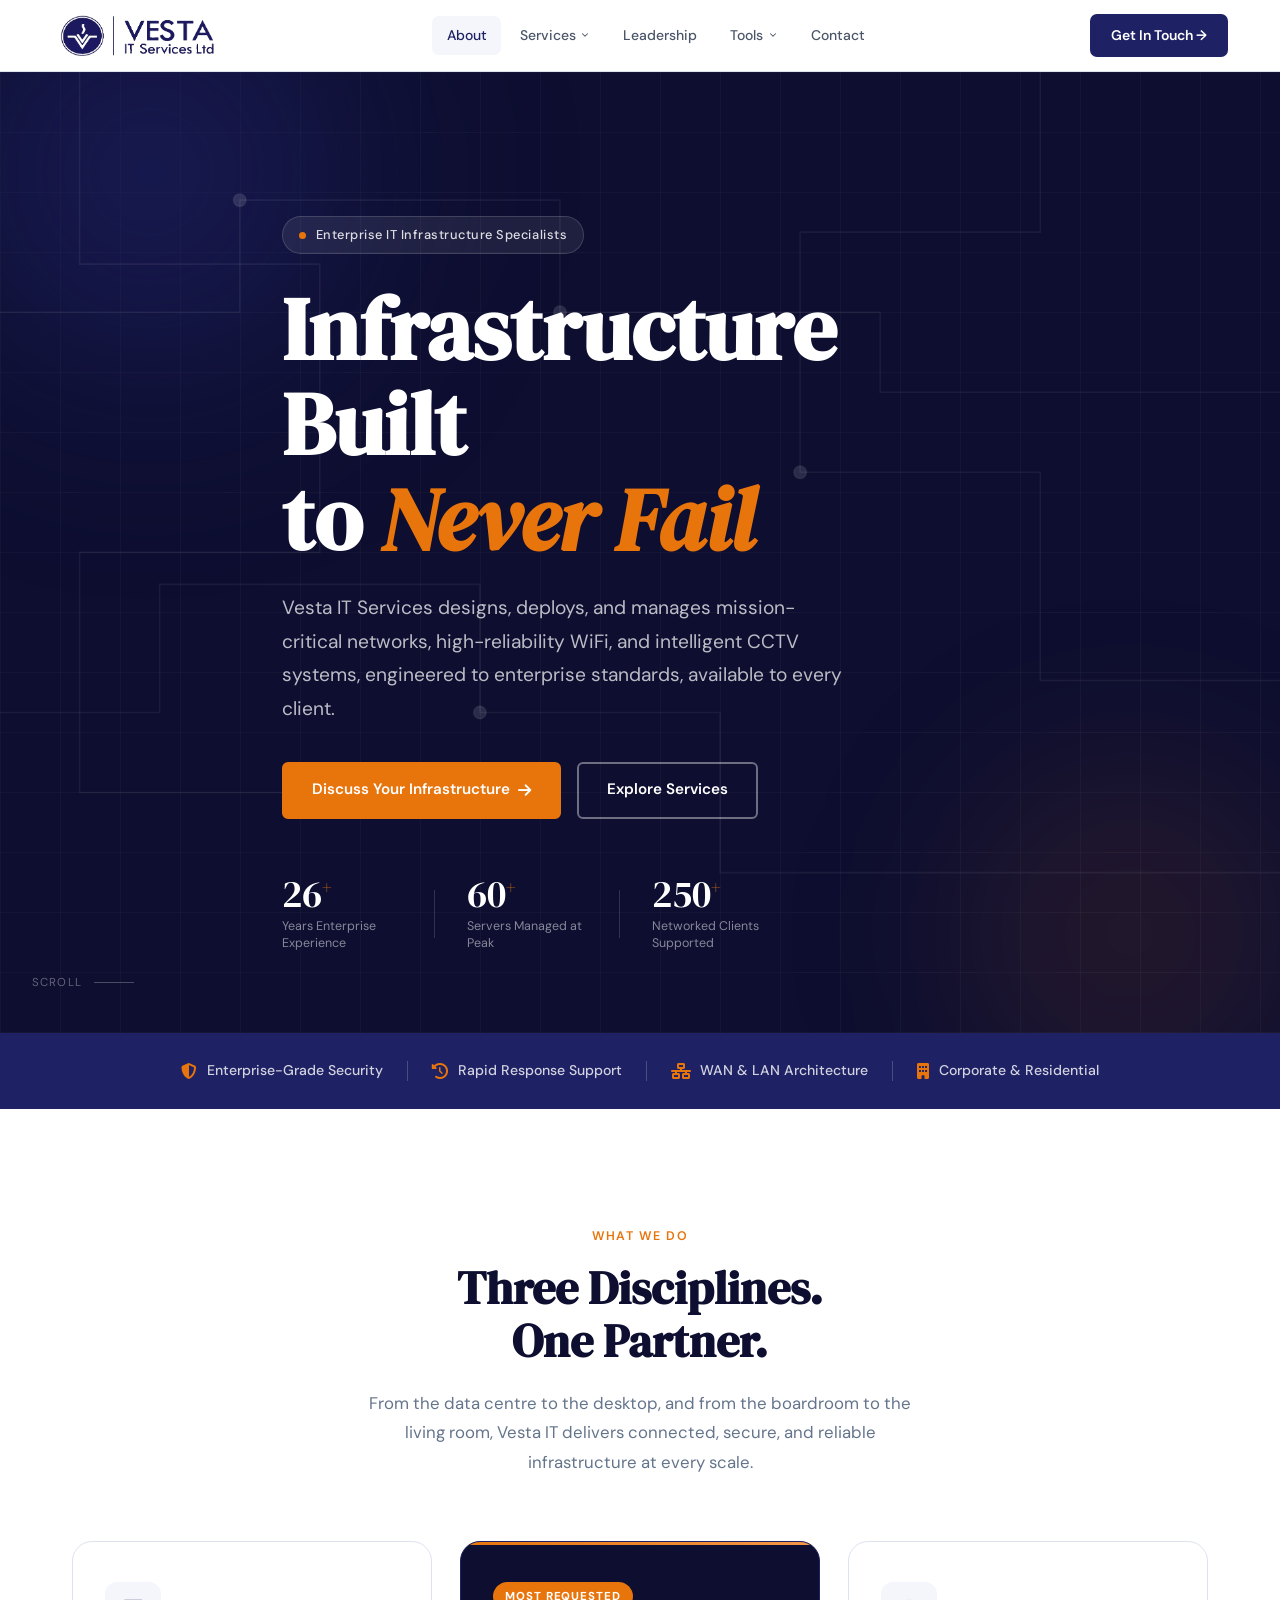
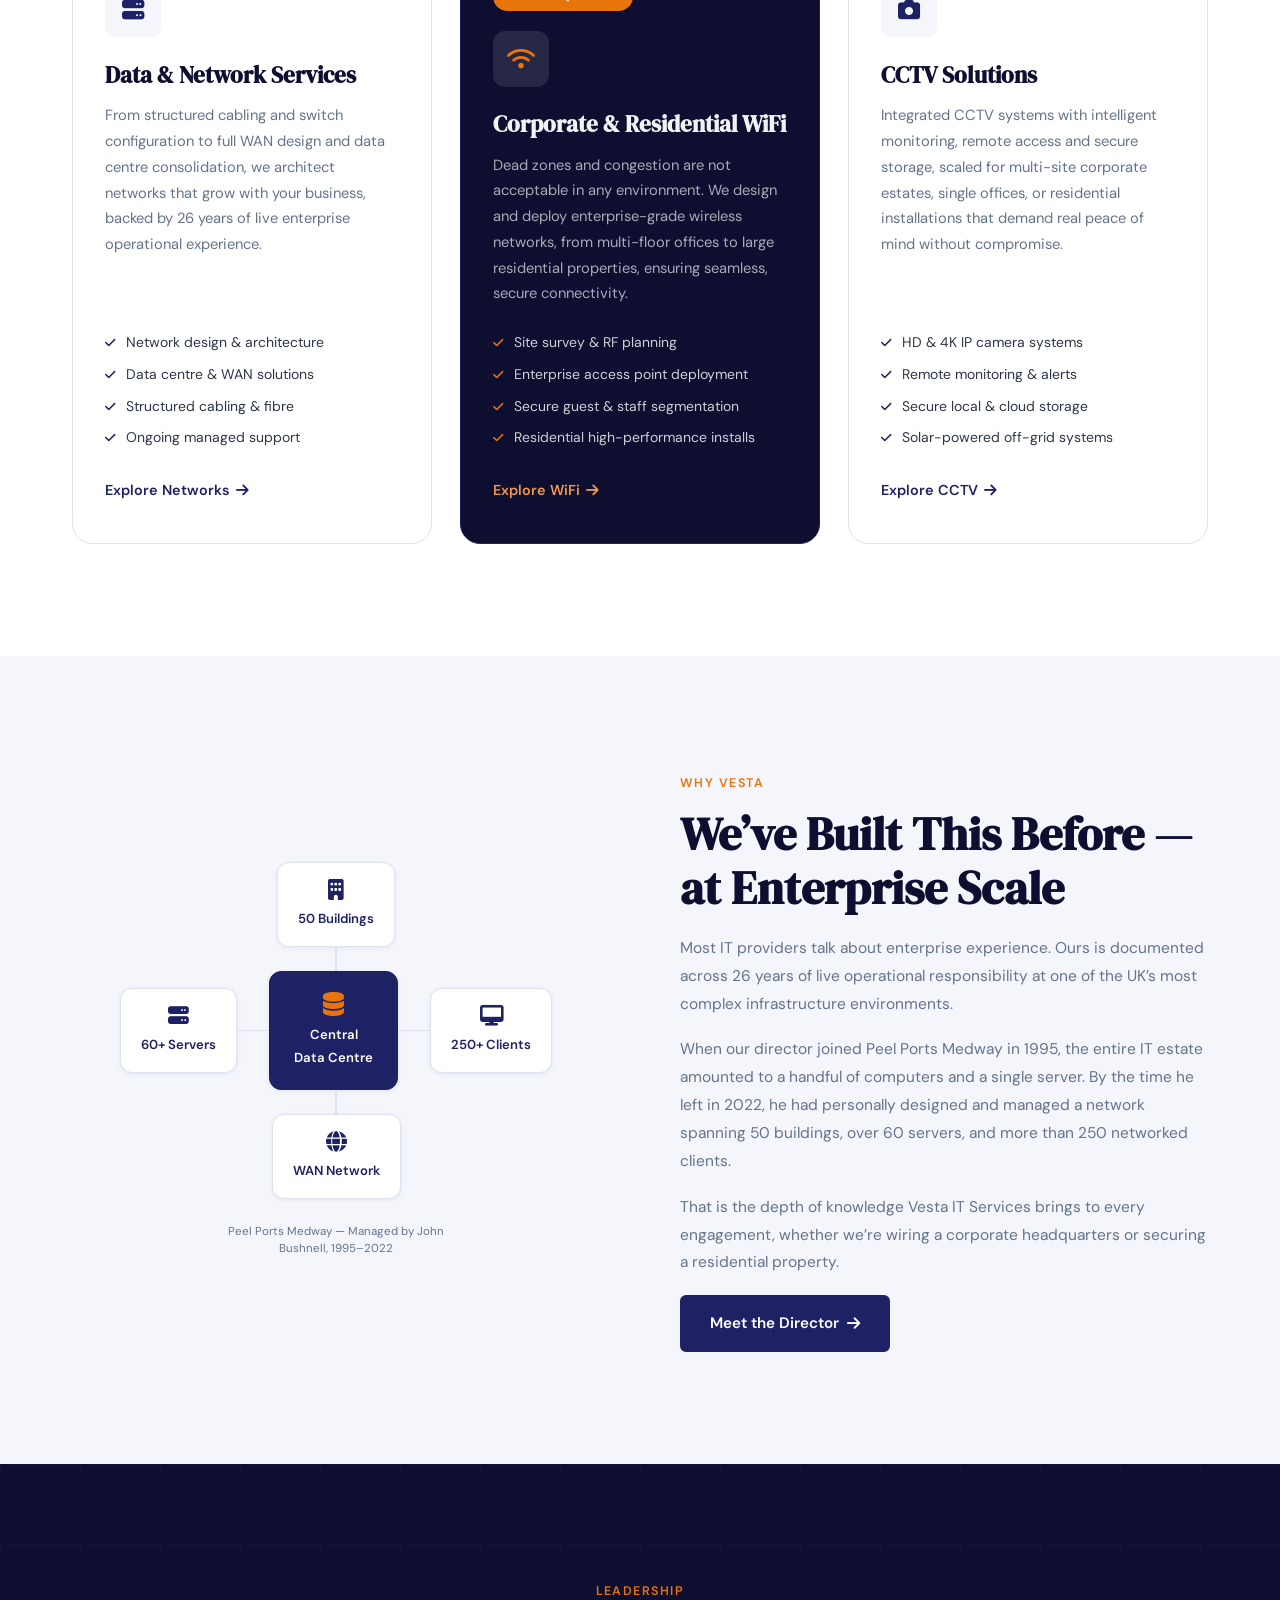
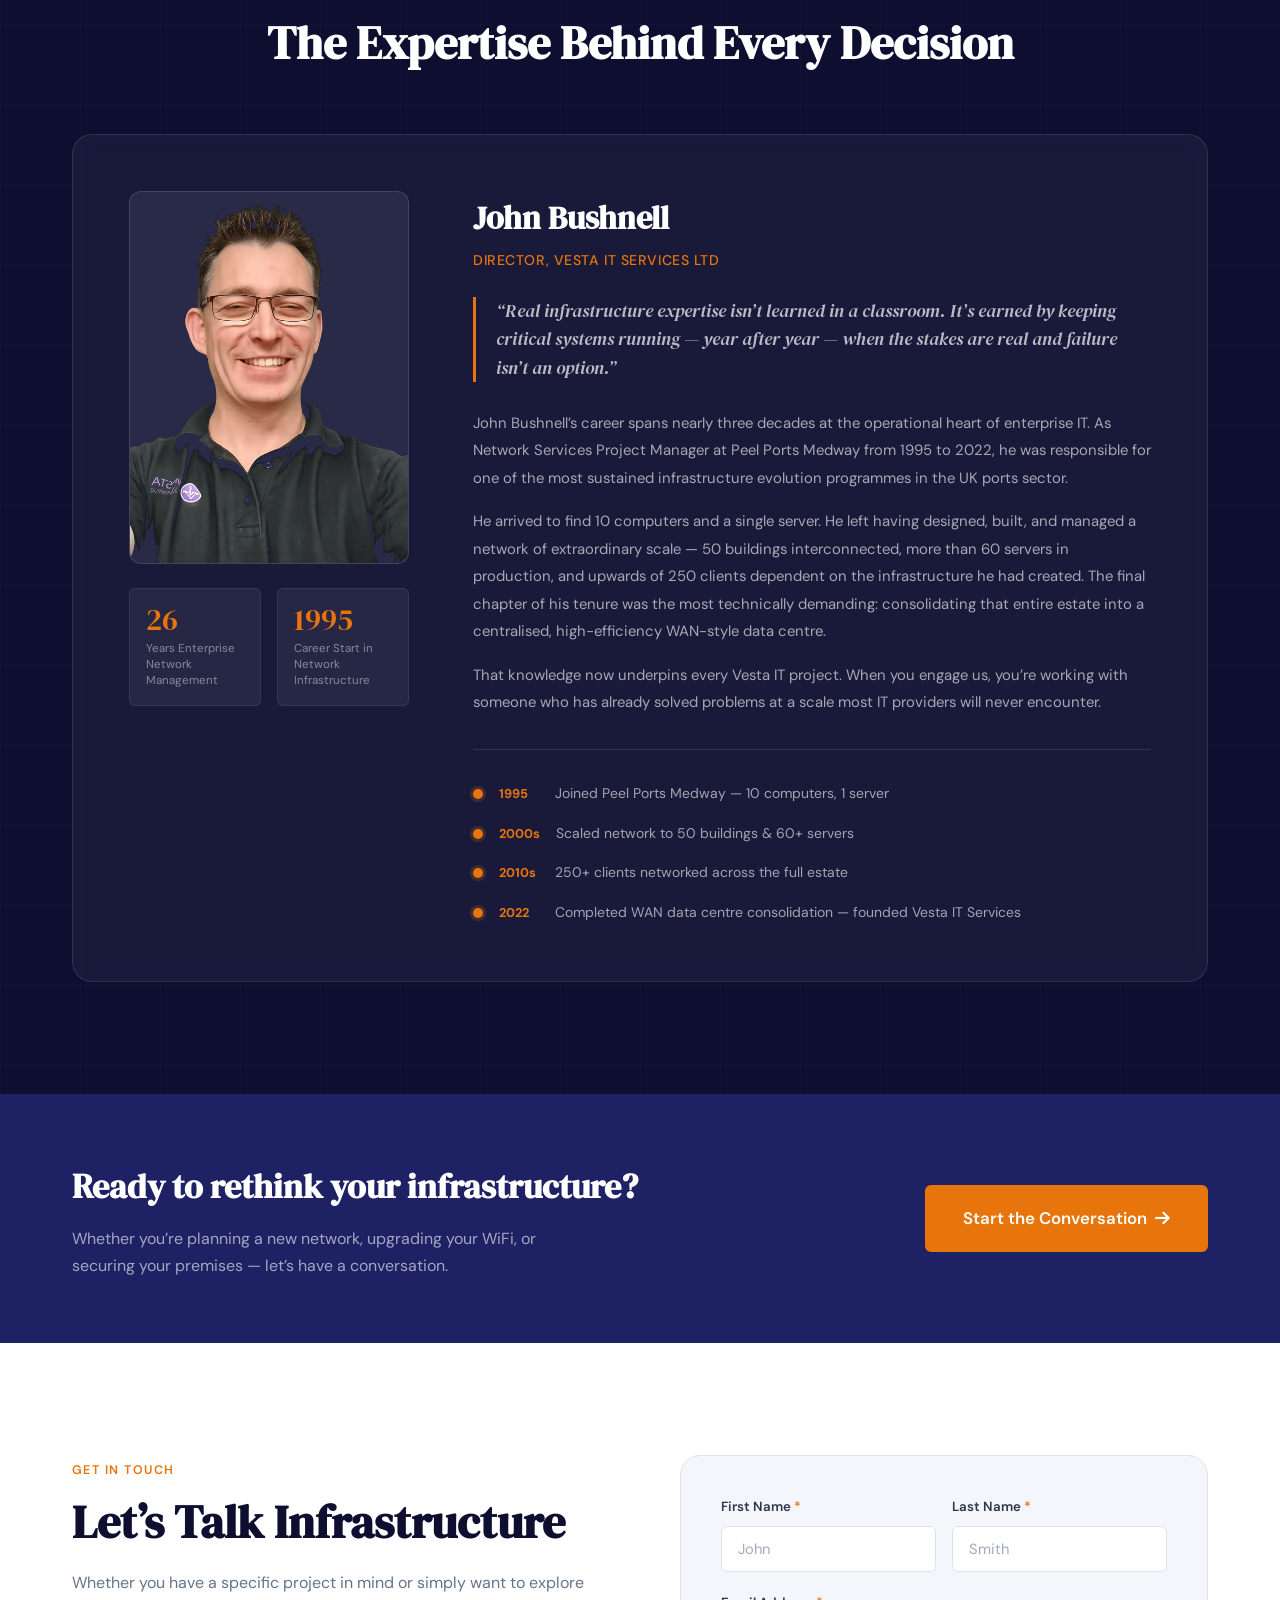
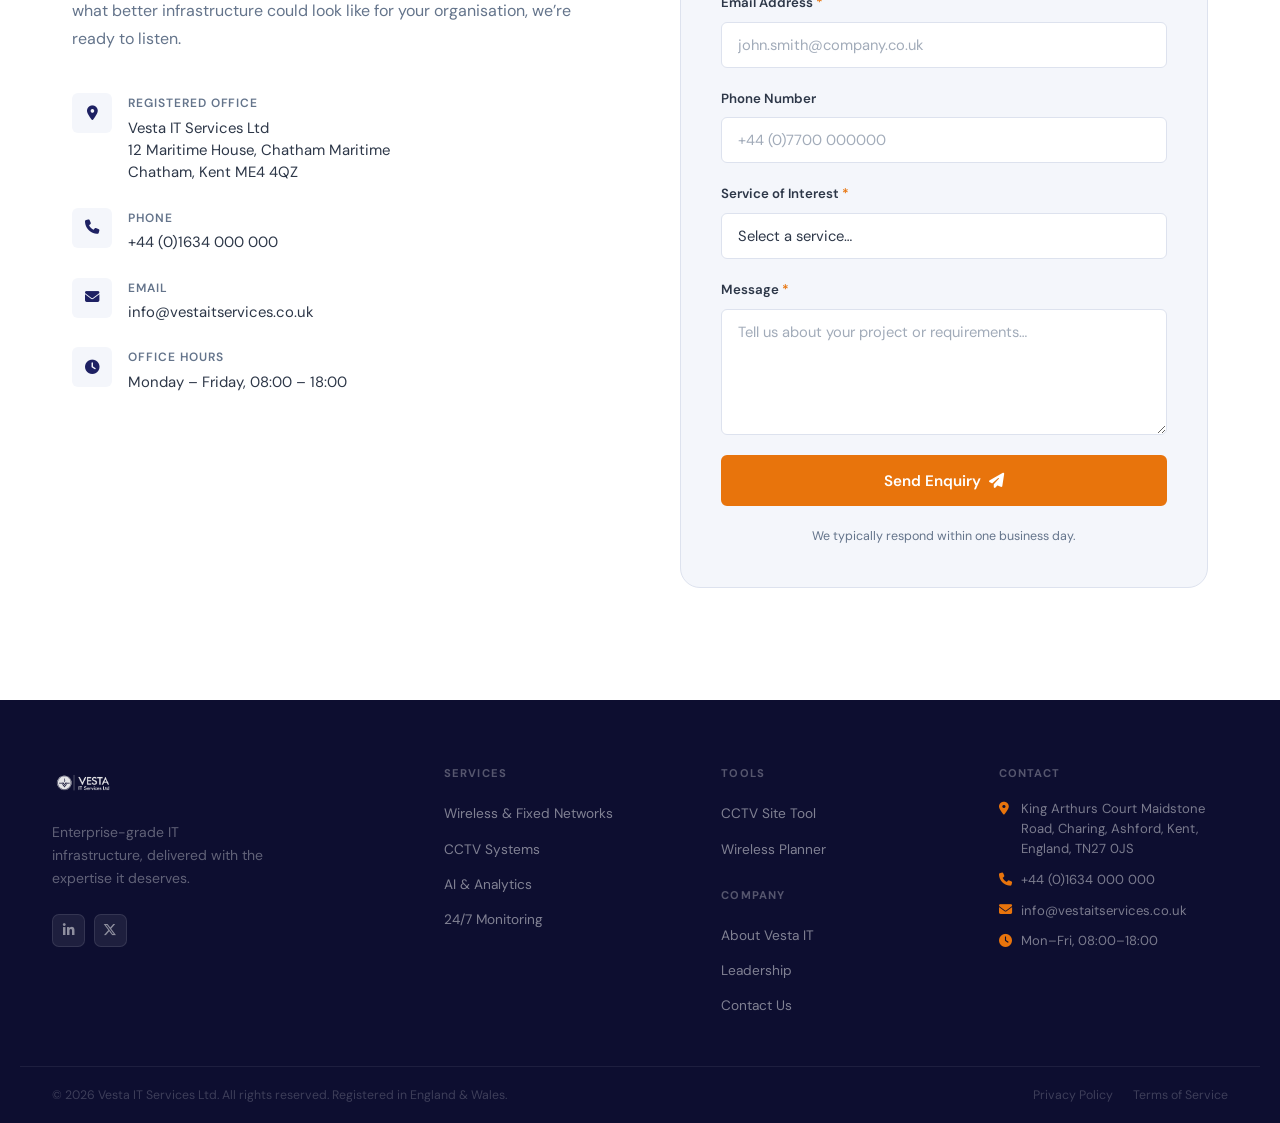
==== commit 87c3c4c9: "Update index.html" ====
--- a/index.html
+++ b/index.html
@@ -216,7 +216,7 @@
   <div class="hero-content container">
     <div class="hero-badge"><span class="hero-badge-dot" aria-hidden="true"></span>Enterprise IT Infrastructure Specialists</div>
     <h1 class="hero-headline">Infrastructure Built<br/>to <em>Never Fail</em></h1>
-    <p class="hero-sub">Vesta IT Services designs, deploys, and manages mission-critical networks, high-reliability WiFi, and intelligent CCTV systems — engineered to enterprise standards, available to every client.</p>
+    <p class="hero-sub">Vesta IT Services designs, deploys, and manages mission-critical networks, high-reliability WiFi, and intelligent CCTV systems, engineered to enterprise standards, available to every client.</p>
     <div class="hero-actions">
       <a href="#contact" class="btn btn--accent">Discuss Your Infrastructure <i class="fa-solid fa-arrow-right" aria-hidden="true"></i></a>
       <a href="#services" class="btn btn--ghost">Explore Services</a>
@@ -249,14 +249,14 @@
     <div class="shdr">
       <span class="stag">What We Do</span>
       <h2 class="stitle" id="services-title">Three Disciplines.<br/>One Partner.</h2>
-      <p class="ssub">From the data centre to the desktop — and from the boardroom to the living room — Vesta IT delivers connected, secure, and reliable infrastructure at every scale.</p>
+      <p class="ssub">From the data centre to the desktop, and from the boardroom to the living room, Vesta IT delivers connected, secure, and reliable infrastructure at every scale.</p>
     </div>
     <div class="svc-grid">
       <article class="svc-card reveal rd1" aria-labelledby="s1">
         <div class="svc-accent" aria-hidden="true"></div>
         <div class="svc-icon" aria-hidden="true"><i class="fa-solid fa-server"></i></div>
         <h3 class="svc-title" id="s1">Data &amp; Network Services</h3>
-        <p class="svc-desc">From structured cabling and switch configuration to full WAN design and data centre consolidation, we architect networks that grow with your business — backed by 26 years of live enterprise operational experience.</p>
+        <p class="svc-desc">From structured cabling and switch configuration to full WAN design and data centre consolidation, we architect networks that grow with your business, backed by 26 years of live enterprise operational experience.</p>
         <ul class="svc-feats">
           <li><i class="fa-solid fa-check" aria-hidden="true"></i>Network design &amp; architecture</li>
           <li><i class="fa-solid fa-check" aria-hidden="true"></i>Data centre &amp; WAN solutions</li>
@@ -270,7 +270,7 @@
         <div class="svc-badge">Most Requested</div>
         <div class="svc-icon" aria-hidden="true"><i class="fa-solid fa-wifi"></i></div>
         <h3 class="svc-title" id="s2">Corporate &amp; Residential WiFi</h3>
-        <p class="svc-desc">Dead zones and congestion are not acceptable in any environment. We design and deploy enterprise-grade wireless networks — from multi-floor offices to large residential properties — ensuring seamless, secure connectivity.</p>
+        <p class="svc-desc">Dead zones and congestion are not acceptable in any environment. We design and deploy enterprise-grade wireless networks, from multi-floor offices to large residential properties, ensuring seamless, secure connectivity.</p>
         <ul class="svc-feats">
           <li><i class="fa-solid fa-check" aria-hidden="true"></i>Site survey &amp; RF planning</li>
           <li><i class="fa-solid fa-check" aria-hidden="true"></i>Enterprise access point deployment</li>
@@ -283,7 +283,7 @@
         <div class="svc-accent" aria-hidden="true"></div>
         <div class="svc-icon" aria-hidden="true"><i class="fa-solid fa-camera"></i></div>
         <h3 class="svc-title" id="s3">CCTV Solutions</h3>
-        <p class="svc-desc">Integrated CCTV systems with intelligent monitoring, remote access and secure storage — scaled for multi-site corporate estates, single offices, or residential installations that demand real peace of mind without compromise.</p>
+        <p class="svc-desc">Integrated CCTV systems with intelligent monitoring, remote access and secure storage, scaled for multi-site corporate estates, single offices, or residential installations that demand real peace of mind without compromise.</p>
         <ul class="svc-feats">
           <li><i class="fa-solid fa-check" aria-hidden="true"></i>HD &amp; 4K IP camera systems</li>
           <li><i class="fa-solid fa-check" aria-hidden="true"></i>Remote monitoring &amp; alerts</li>
@@ -319,7 +319,7 @@
       <h2 class="stitle" id="abt-title">We&rsquo;ve Built This Before — at Enterprise Scale</h2>
       <p class="abt">Most IT providers talk about enterprise experience. Ours is documented across 26 years of live operational responsibility at one of the UK&rsquo;s most complex infrastructure environments.</p>
       <p class="abt">When our director joined Peel Ports Medway in 1995, the entire IT estate amounted to a handful of computers and a single server. By the time he left in 2022, he had personally designed and managed a network spanning 50 buildings, over 60 servers, and more than 250 networked clients.</p>
-      <p class="abt">That is the depth of knowledge Vesta IT Services brings to every engagement — whether we&rsquo;re wiring a corporate headquarters or securing a residential property.</p>
+      <p class="abt">That is the depth of knowledge Vesta IT Services brings to every engagement, whether we&rsquo;re wiring a corporate headquarters or securing a residential property.</p>
       <a href="#director" class="btn btn--primary">Meet the Director <i class="fa-solid fa-arrow-right" aria-hidden="true"></i></a>
     </div>
   </div>
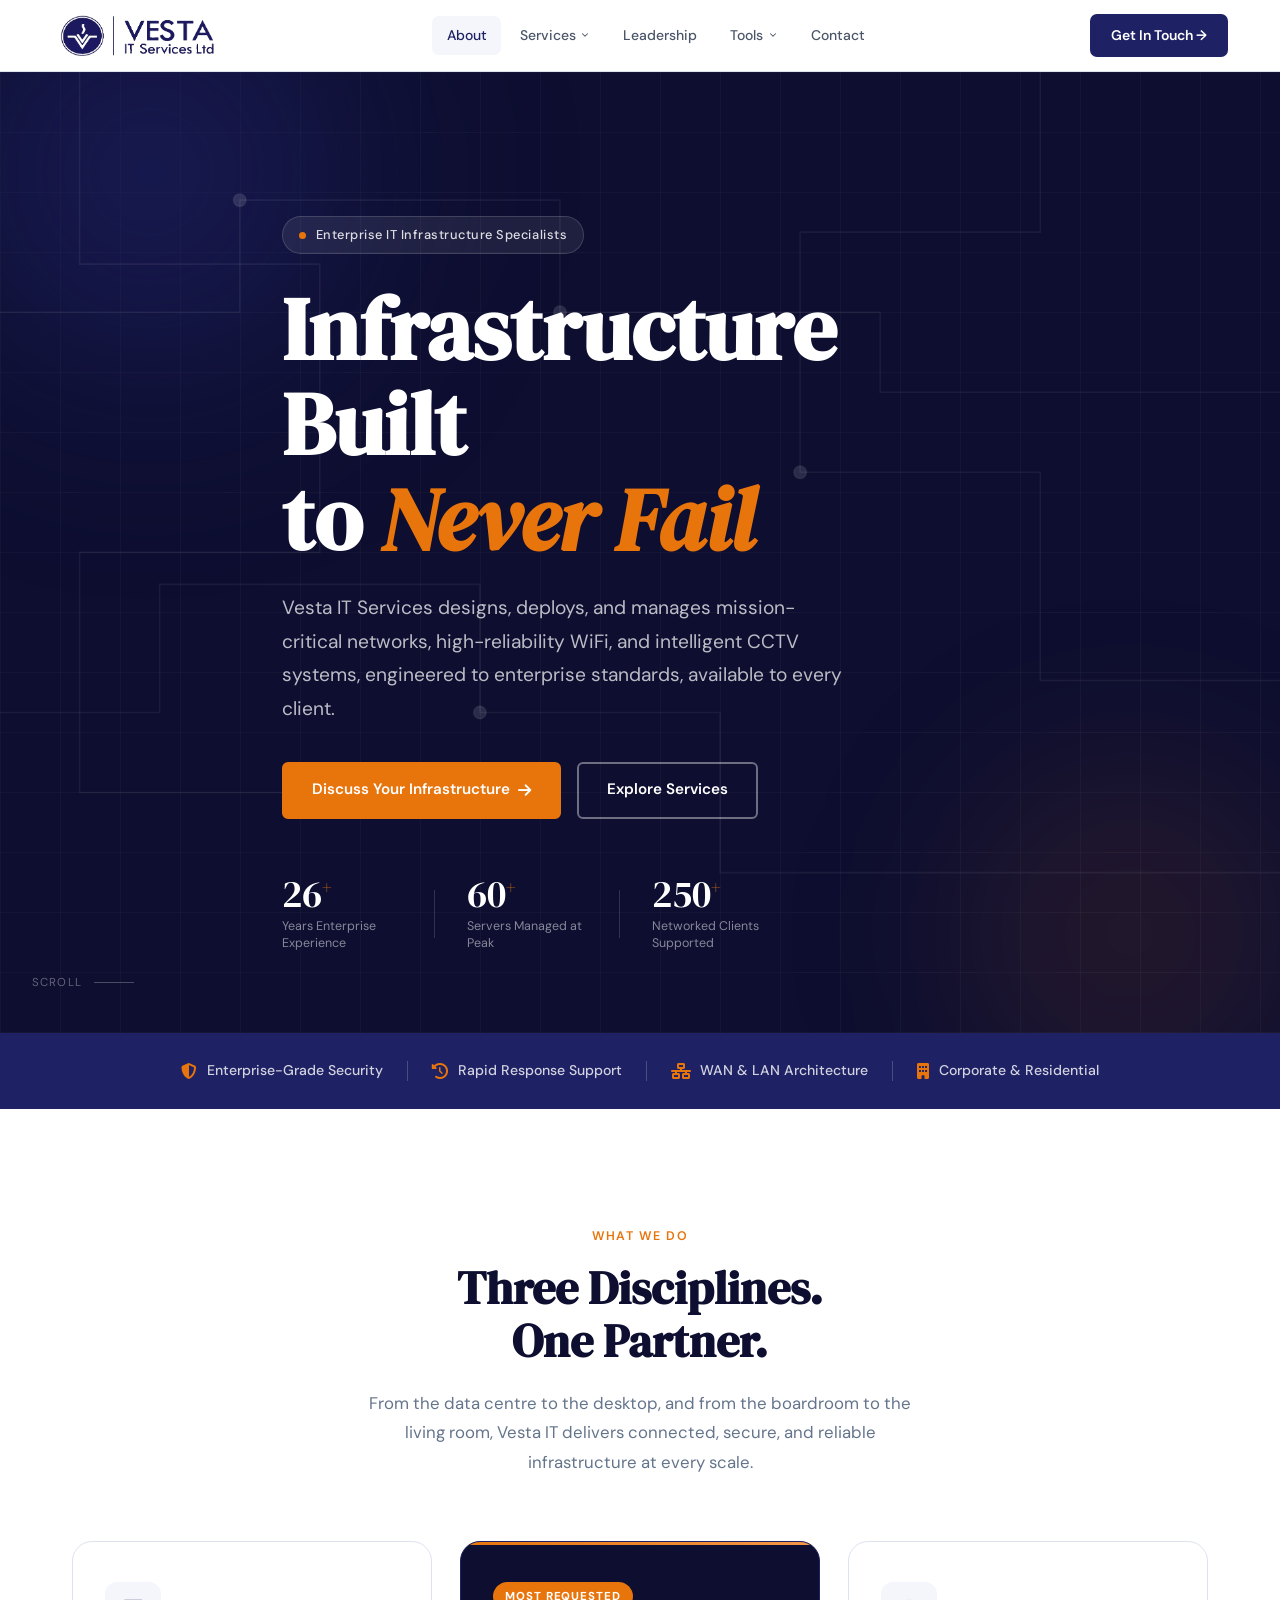
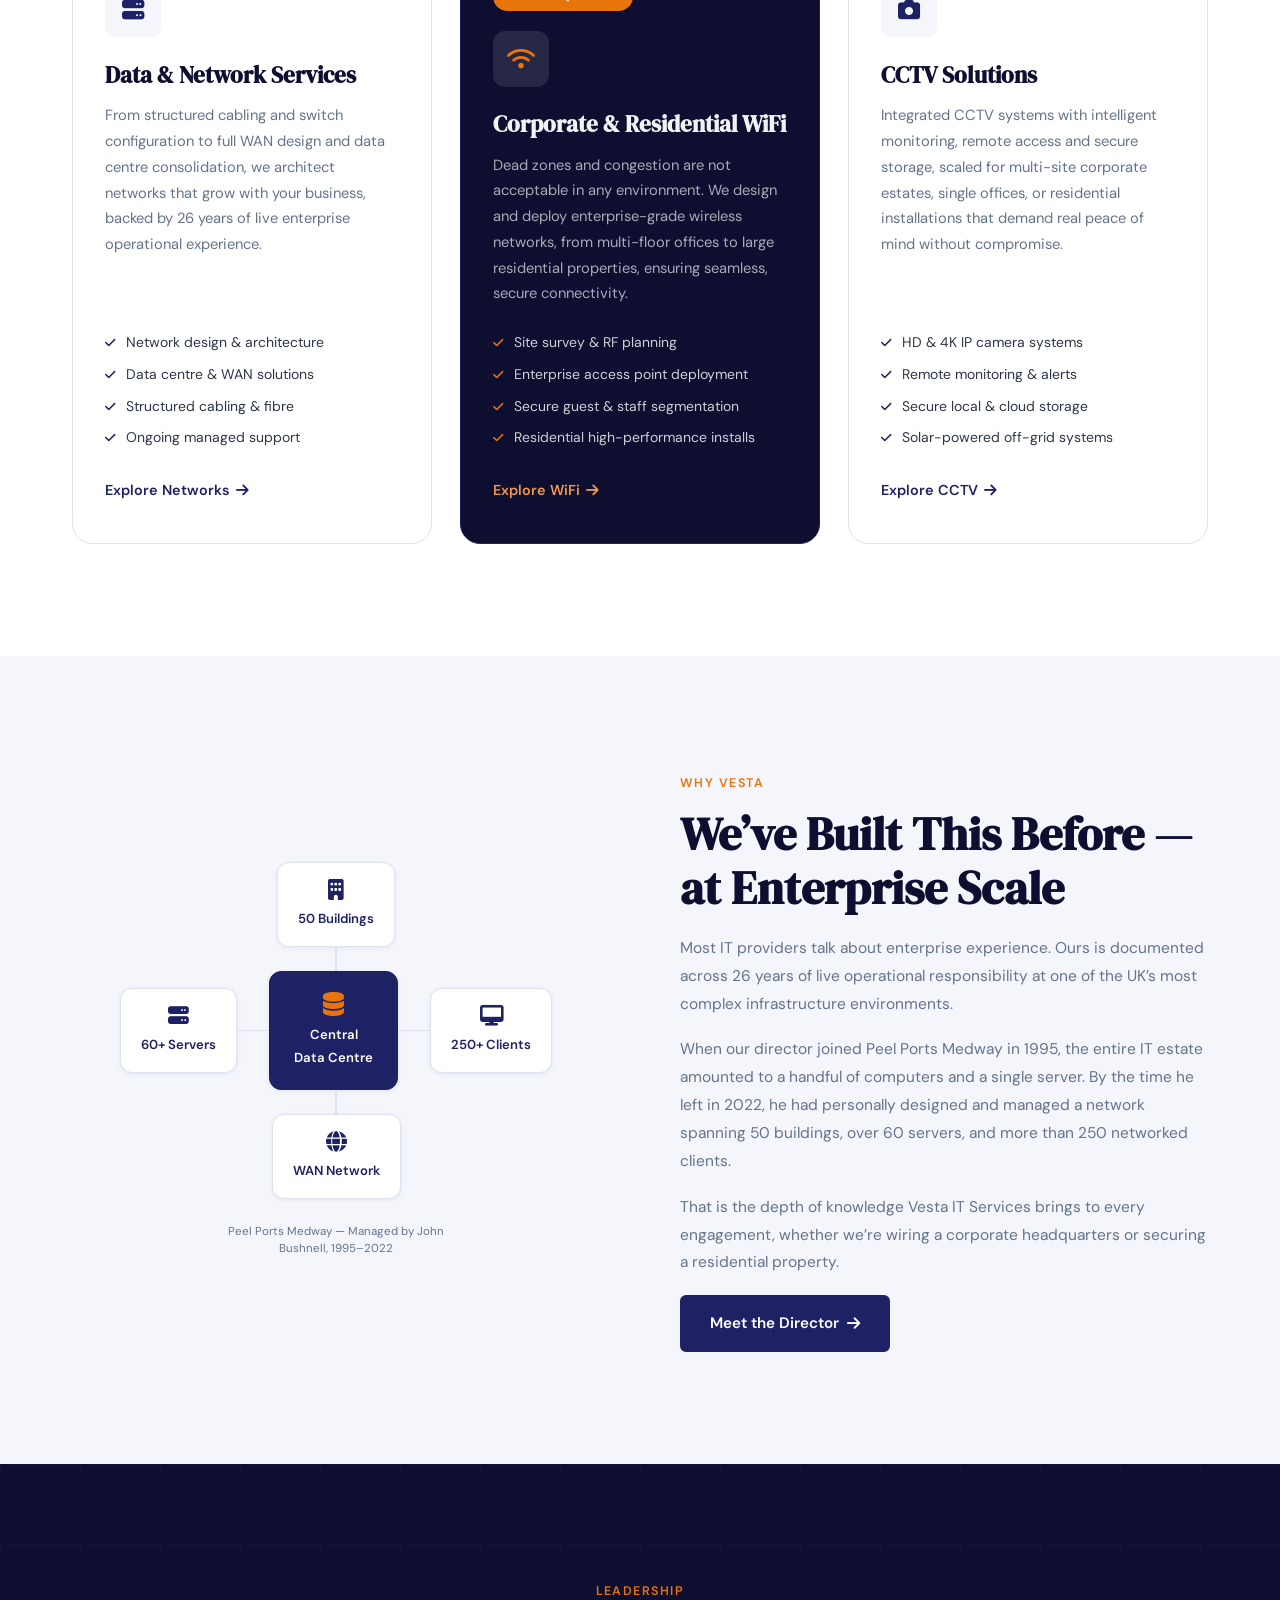
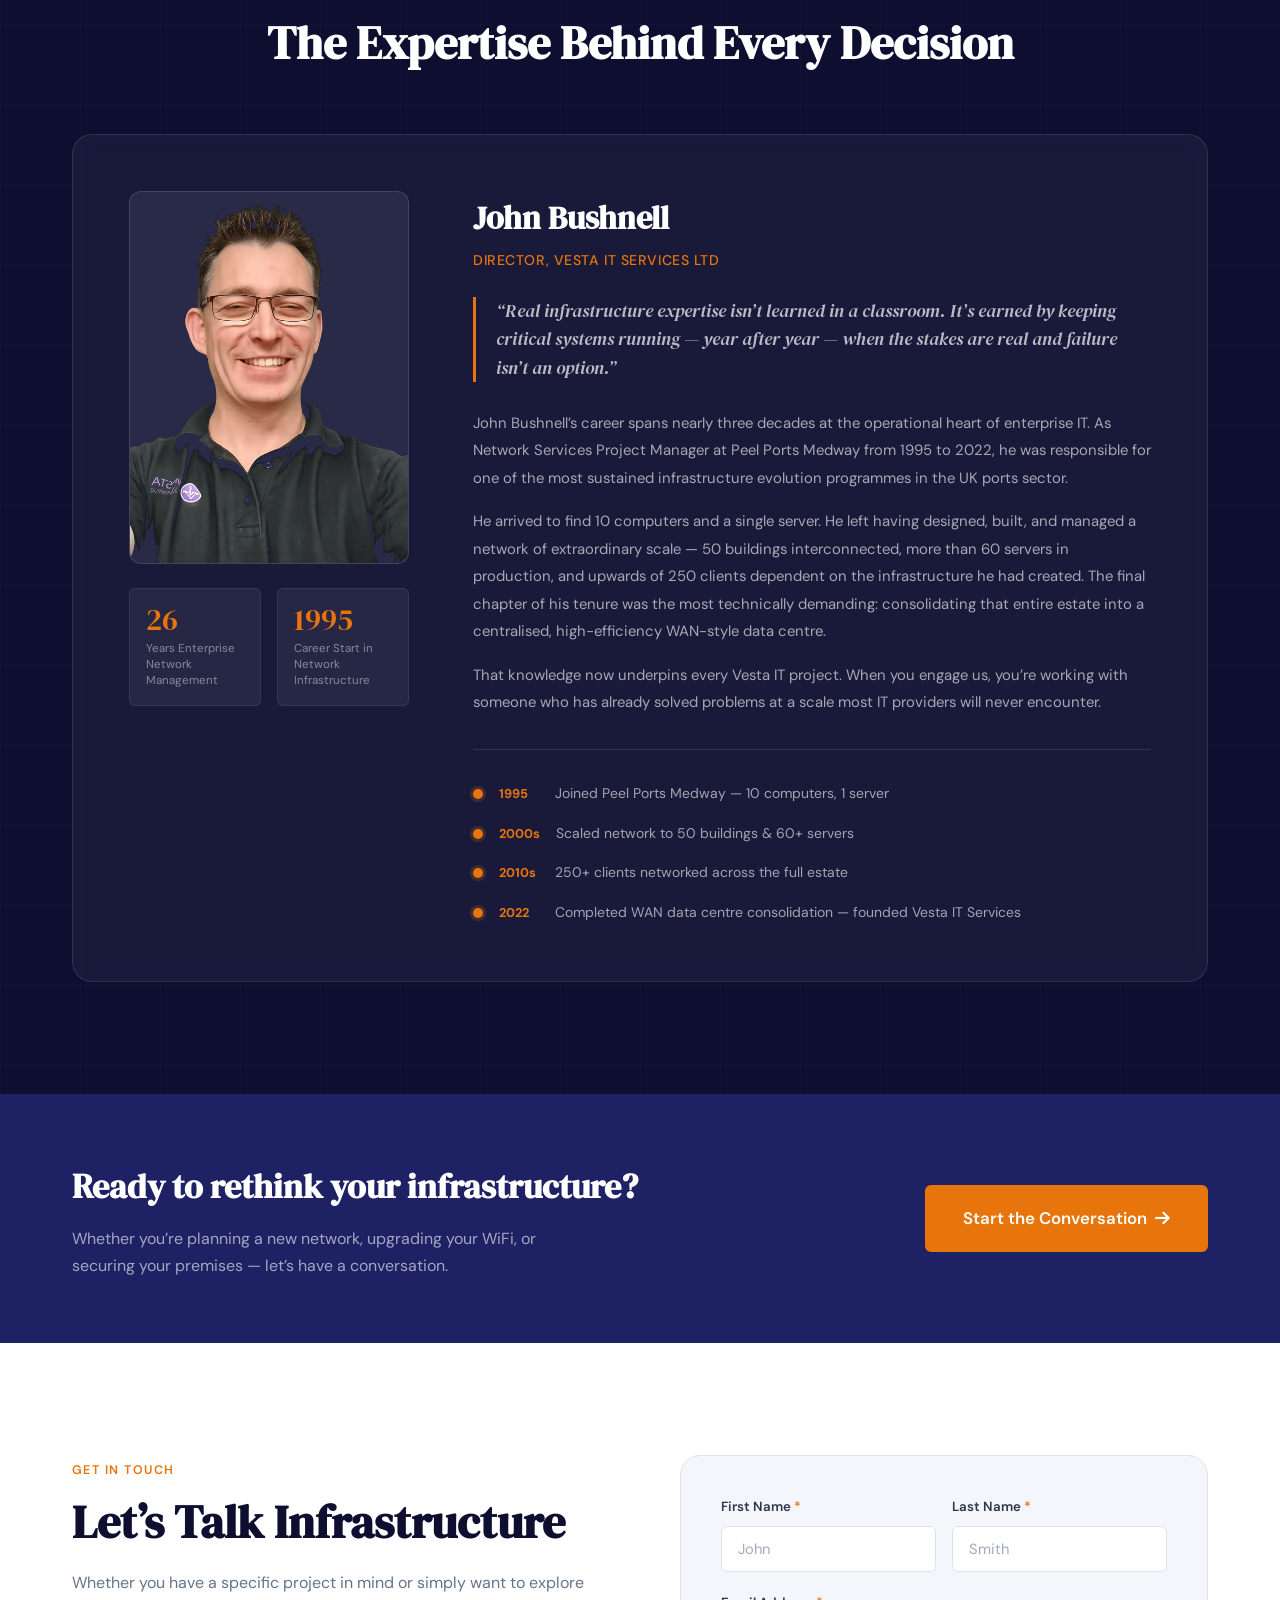
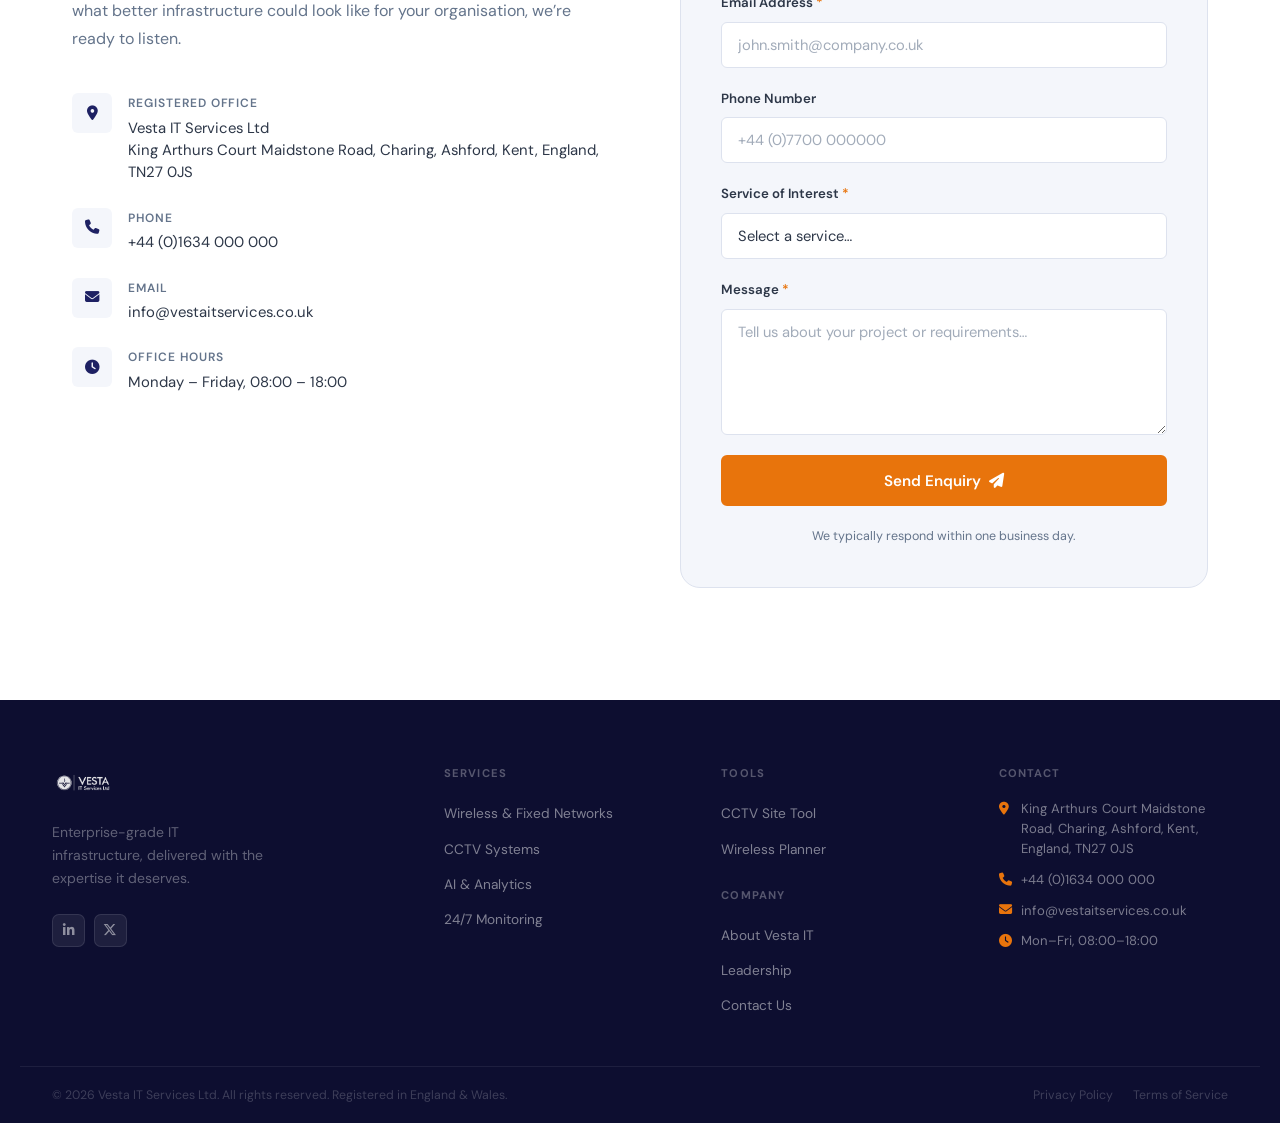
==== commit 5fbbaa65: "Update index.html" ====
--- a/index.html
+++ b/index.html
@@ -377,7 +377,7 @@
       <h2 class="stitle" id="con-title">Let&rsquo;s Talk Infrastructure</h2>
       <p class="c-intro">Whether you have a specific project in mind or simply want to explore what better infrastructure could look like for your organisation, we&rsquo;re ready to listen.</p>
       <address class="c-details">
-        <div class="c-item"><div class="c-icon"><i class="fa-solid fa-location-dot" aria-hidden="true"></i></div><div><span class="c-lbl">Registered Office</span><span class="c-val">Vesta IT Services Ltd<br/>12 Maritime House, Chatham Maritime<br/>Chatham, Kent ME4 4QZ</span></div></div>
+        <div class="c-item"><div class="c-icon"><i class="fa-solid fa-location-dot" aria-hidden="true"></i></div><div><span class="c-lbl">Registered Office</span><span class="c-val">Vesta IT Services Ltd<br/>King Arthurs Court Maidstone Road, Charing, Ashford, Kent, England, TN27 0JS</span></div></div>
         <div class="c-item"><div class="c-icon"><i class="fa-solid fa-phone" aria-hidden="true"></i></div><div><span class="c-lbl">Phone</span><a href="tel:+441634000000" class="c-val">+44 (0)1634 000 000</a></div></div>
         <div class="c-item"><div class="c-icon"><i class="fa-solid fa-envelope" aria-hidden="true"></i></div><div><span class="c-lbl">Email</span><a href="mailto:info@vestaitservices.co.uk" class="c-val">info@vestaitservices.co.uk</a></div></div>
         <div class="c-item"><div class="c-icon"><i class="fa-solid fa-clock" aria-hidden="true"></i></div><div><span class="c-lbl">Office Hours</span><span class="c-val">Monday &ndash; Friday, 08:00 &ndash; 18:00</span></div></div>
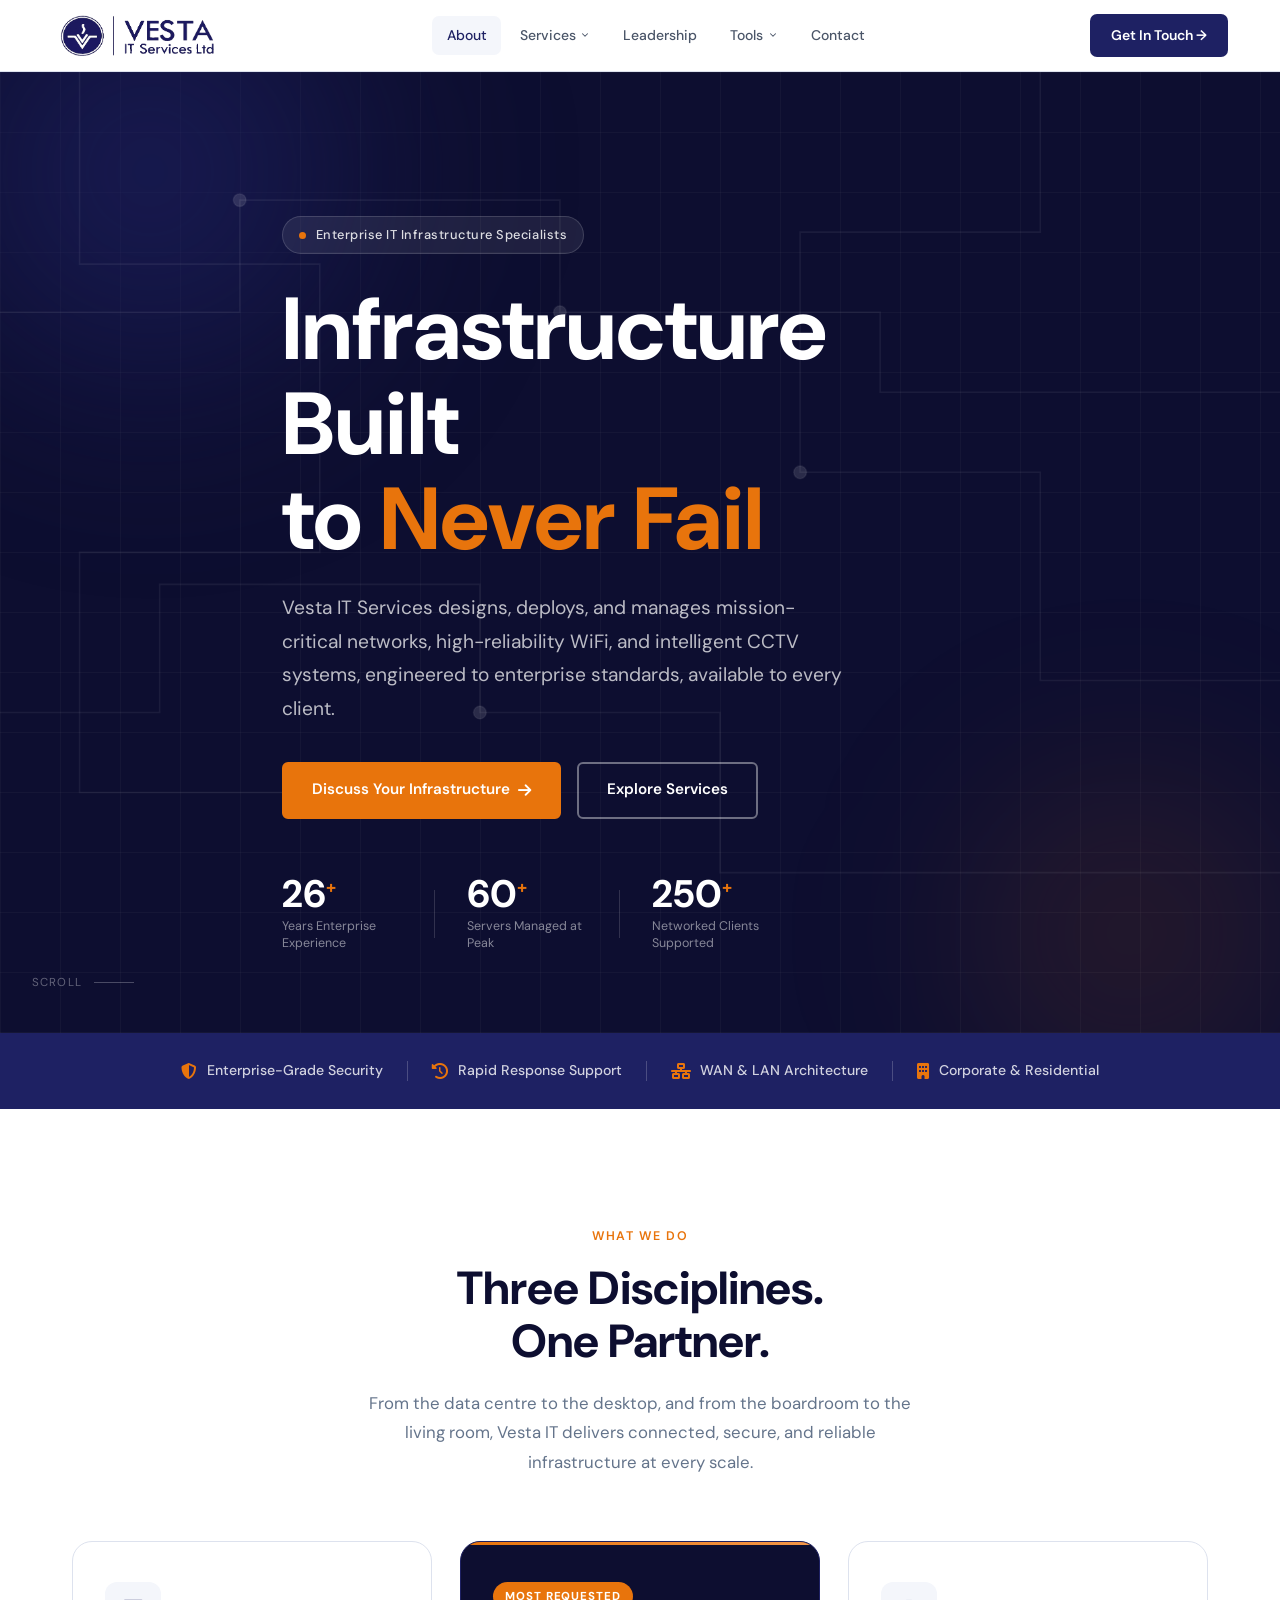
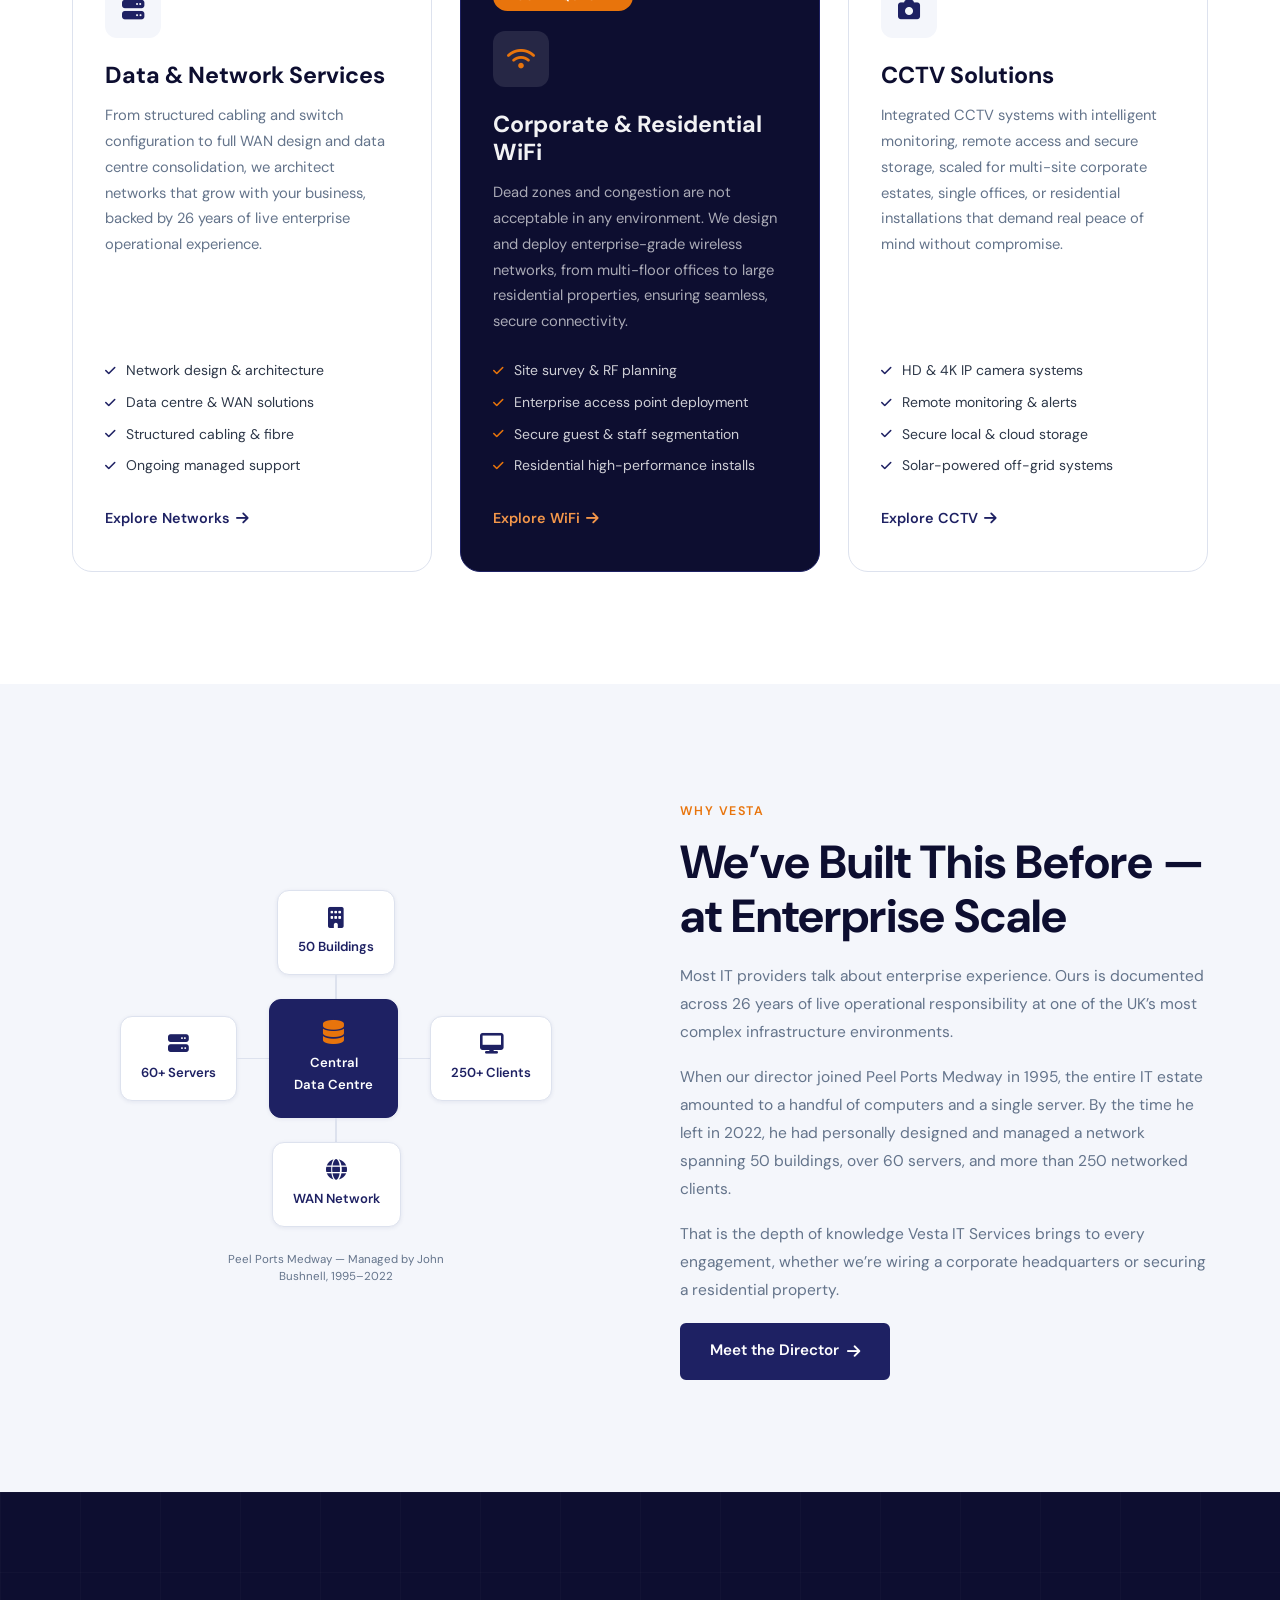
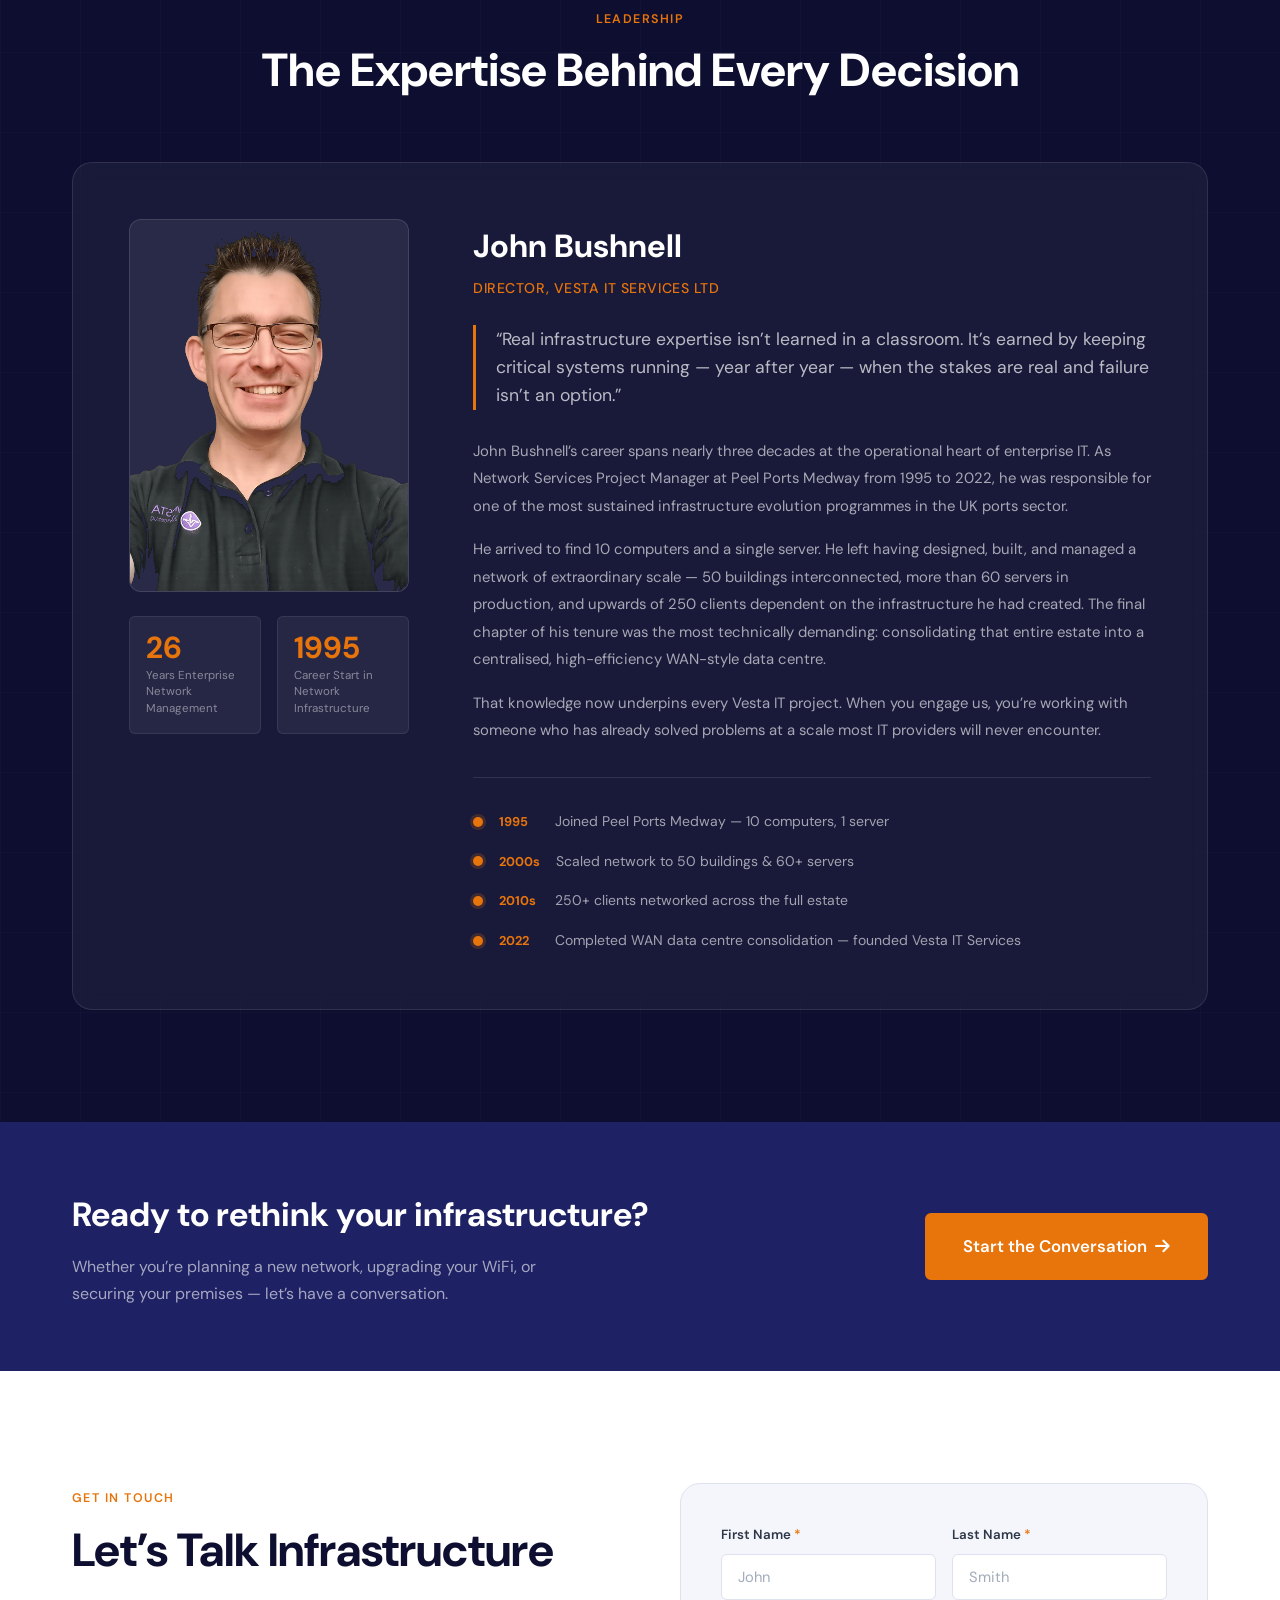
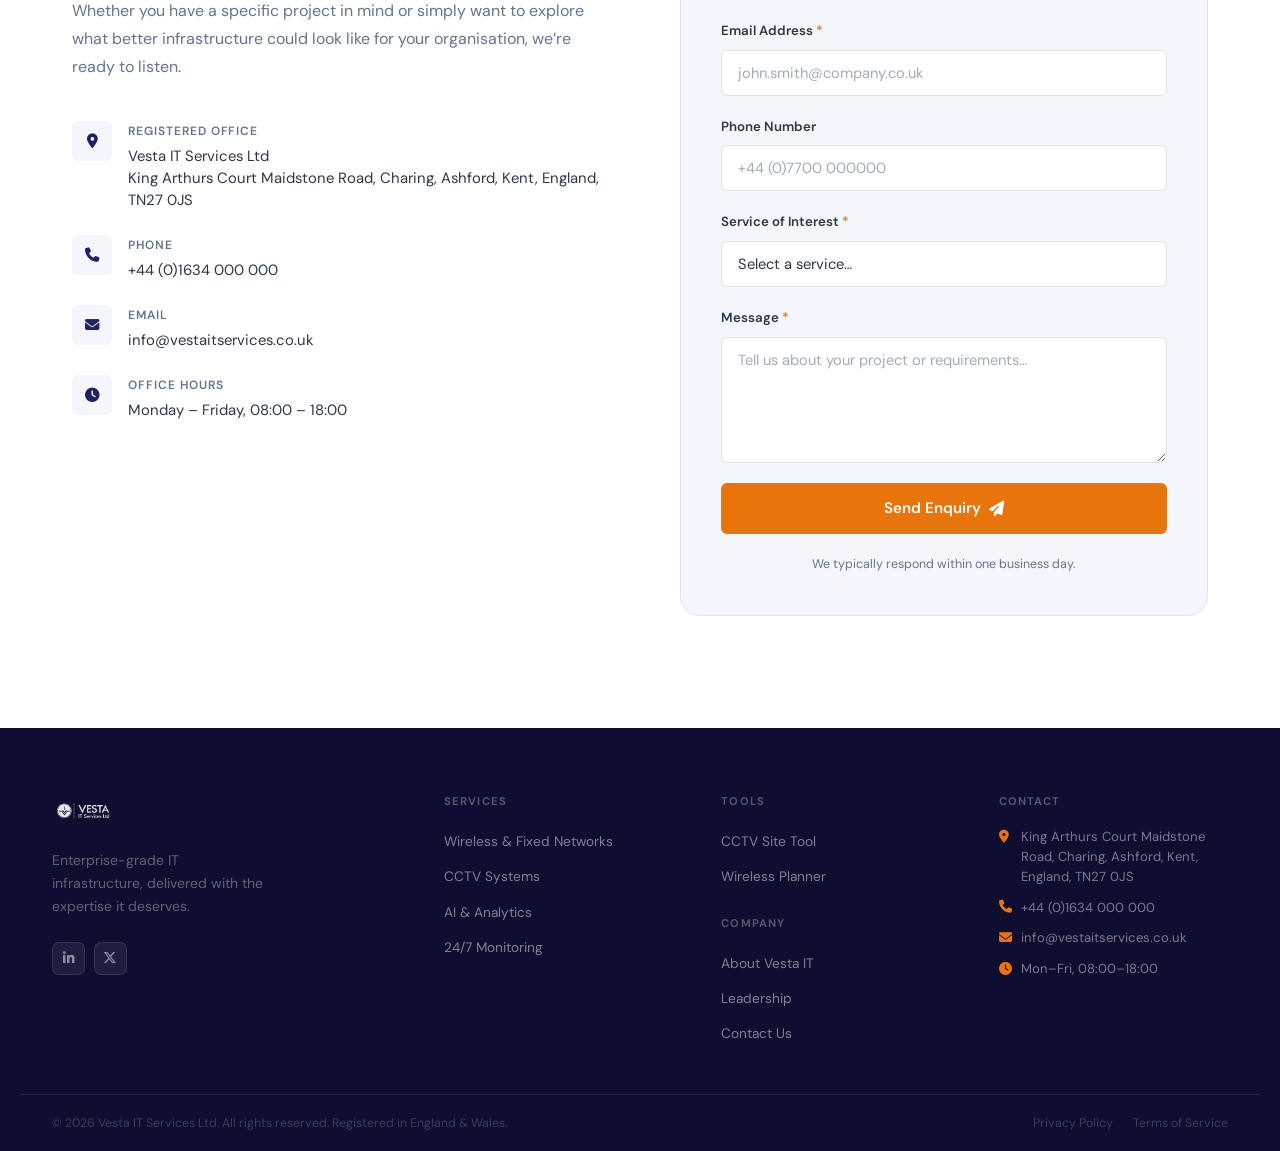
==== commit d67e404b: "Update index.html" ====
--- a/index.html
+++ b/index.html
@@ -21,7 +21,7 @@
   --shadow-md:0 4px 20px rgba(30,33,99,.12);
   --shadow-lg:0 12px 40px rgba(30,33,99,.16);
   --tr:.25s cubic-bezier(.4,0,.2,1);
-  --fd:'DM Serif Display',Georgia,serif;
+  --fd:'DM Sans',system-ui,sans-serif;
   --fb:'DM Sans',system-ui,sans-serif;
 }
 *,*::before,*::after{box-sizing:border-box;margin:0;padding:0}
@@ -54,13 +54,13 @@
 .hero-badge{display:inline-flex;align-items:center;gap:.6rem;background:rgba(255,255,255,.08);border:1px solid rgba(255,255,255,.15);color:rgba(255,255,255,.85);padding:.45rem 1rem;border-radius:100px;font-size:.8rem;font-weight:500;letter-spacing:.04em;margin-bottom:1.75rem;animation:fadeUp .7s ease both}
 .hero-badge-dot{width:7px;height:7px;background:var(--accent);border-radius:50%;animation:pulse 2s ease infinite}
 @keyframes pulse{0%,100%{opacity:1;transform:scale(1)}50%{opacity:.5;transform:scale(.7)}}
-.hero-headline{font-family:var(--fd);font-size:clamp(3rem,7vw,5.5rem);line-height:1.08;color:var(--white);margin-bottom:1.5rem;animation:fadeUp .7s .15s ease both}
-.hero-headline em{color:var(--accent);font-style:italic}
+.hero-headline{font-family:var(--fb);font-size:clamp(3rem,7vw,5.5rem);line-height:1.08;font-weight:700;color:var(--white);margin-bottom:1.5rem;animation:fadeUp .7s .15s ease both}
+.hero-headline em{color:var(--accent);font-style:normal;font-weight:700}
 .hero-sub{font-size:clamp(1rem,2vw,1.2rem);color:rgba(255,255,255,.72);max-width:560px;margin-bottom:2.25rem;line-height:1.75;animation:fadeUp .7s .25s ease both}
 .hero-actions{display:flex;gap:1rem;flex-wrap:wrap;margin-bottom:3.5rem;animation:fadeUp .7s .35s ease both}
 .hero-stats{display:flex;align-items:center;flex-wrap:wrap;animation:fadeUp .7s .45s ease both}
 .hero-stat{display:flex;flex-direction:column;padding:0 2rem 0 0}
-.hero-stat-number{font-family:var(--fd);font-size:2.4rem;color:var(--white);line-height:1;margin-bottom:.3rem}
+.hero-stat-number{font-family:var(--fd);font-size:2.4rem;font-weight:700;color:var(--white);line-height:1;margin-bottom:.3rem}
 .hero-stat-number sup{font-size:1.1rem;color:var(--accent)}
 .hero-stat-label{font-size:.78rem;color:rgba(255,255,255,.5);max-width:120px;line-height:1.4}
 .hero-stat-div{width:1px;height:48px;background:rgba(255,255,255,.15);margin:0 2rem 0 0;flex-shrink:0}
@@ -78,7 +78,7 @@
 /* SERVICES */
 .services{padding:7rem 0;background:var(--white)}
 .stag{display:inline-block;font-size:.78rem;font-weight:600;letter-spacing:.12em;text-transform:uppercase;color:var(--accent);margin-bottom:.9rem}
-.stitle{font-family:var(--fd);font-size:clamp(2rem,4vw,2.9rem);line-height:1.15;color:var(--navy-deeper);margin-bottom:1.25rem}
+.stitle{font-family:var(--fd);font-size:clamp(2rem,4vw,2.9rem);font-weight:700;line-height:1.15;color:var(--navy-deeper);margin-bottom:1.25rem}
 .stitle--lt{color:var(--white)}
 .ssub{font-size:1.05rem;color:var(--muted);max-width:580px;line-height:1.75}
 .shdr{text-align:center;margin-bottom:4rem}.shdr .ssub{margin:0 auto}
@@ -100,7 +100,7 @@
 .svc-card--feat .svc-icon{background:rgba(255,255,255,.1);color:var(--accent)}
 .svc-card:hover .svc-icon{background:var(--navy);color:var(--white)}
 .svc-card--feat:hover .svc-icon{background:var(--accent);color:var(--white)}
-.svc-title{font-family:var(--fd);font-size:1.45rem;color:var(--navy-deeper);margin-bottom:.85rem;line-height:1.2}
+.svc-title{font-family:var(--fd);font-size:1.45rem;font-weight:700;color:var(--navy-deeper);margin-bottom:.85rem;line-height:1.2}
 .svc-desc{font-size:.92rem;color:var(--muted);line-height:1.75;margin-bottom:1.5rem;flex:1}
 .svc-feats{display:flex;flex-direction:column;gap:.5rem;margin-bottom:1.75rem}
 .svc-feats li{display:flex;align-items:center;gap:.6rem;font-size:.875rem;color:var(--text)}
@@ -132,11 +132,11 @@
 .dir-photo img{width:100%;height:100%;object-fit:cover}
 .dir-creds{display:grid;grid-template-columns:1fr 1fr;gap:1rem;margin-top:1.5rem}
 .cred{background:rgba(255,255,255,.06);border:1px solid rgba(255,255,255,.08);border-radius:var(--rsm);padding:1rem;display:flex;flex-direction:column;gap:.3rem}
-.cred-n{font-family:var(--fd);font-size:1.9rem;color:var(--accent);line-height:1}
+.cred-n{font-family:var(--fd);font-size:1.9rem;font-weight:700;color:var(--accent);line-height:1}
 .cred-l{font-size:.72rem;color:rgba(255,255,255,.45);line-height:1.4}
-.dir-name{font-family:var(--fd);font-size:2rem;color:var(--white);margin-bottom:.25rem}
+.dir-name{font-family:var(--fd);font-size:2rem;font-weight:700;color:var(--white);margin-bottom:.25rem}
 .dir-role{font-size:.88rem;color:var(--accent);font-weight:500;letter-spacing:.04em;text-transform:uppercase;margin-bottom:1.5rem}
-.dir-quote{border-left:3px solid var(--accent);padding-left:1.25rem;margin-bottom:1.75rem;font-family:var(--fd);font-style:italic;font-size:1.1rem;color:rgba(255,255,255,.7);line-height:1.6}
+.dir-quote{border-left:3px solid var(--accent);padding-left:1.25rem;margin-bottom:1.75rem;font-family:var(--fd);font-style:normal;font-size:1.1rem;color:rgba(255,255,255,.7);line-height:1.6}
 .dir-text{font-size:.93rem;color:rgba(255,255,255,.62);line-height:1.85;margin-bottom:1rem}
 .timeline{margin-top:2rem;padding-top:2rem;border-top:1px solid rgba(255,255,255,.1);display:flex;flex-direction:column;gap:1rem}
 .tl-item{display:flex;align-items:center;gap:1rem}
@@ -147,7 +147,7 @@
 /* CTA BANNER */
 .cta-banner{background:var(--navy);padding:4rem 0}
 .cta-inner{display:flex;align-items:center;justify-content:space-between;gap:2rem;flex-wrap:wrap}
-.cta-title{font-family:var(--fd);font-size:clamp(1.5rem,3vw,2.1rem);color:var(--white);margin-bottom:.6rem}
+.cta-title{font-family:var(--fd);font-size:clamp(1.5rem,3vw,2.1rem);font-weight:700;color:var(--white);margin-bottom:.6rem}
 .cta-sub{font-size:1rem;color:rgba(255,255,255,.6);max-width:520px}
 /* CONTACT */
 .contact{padding:7rem 0;background:var(--white)}
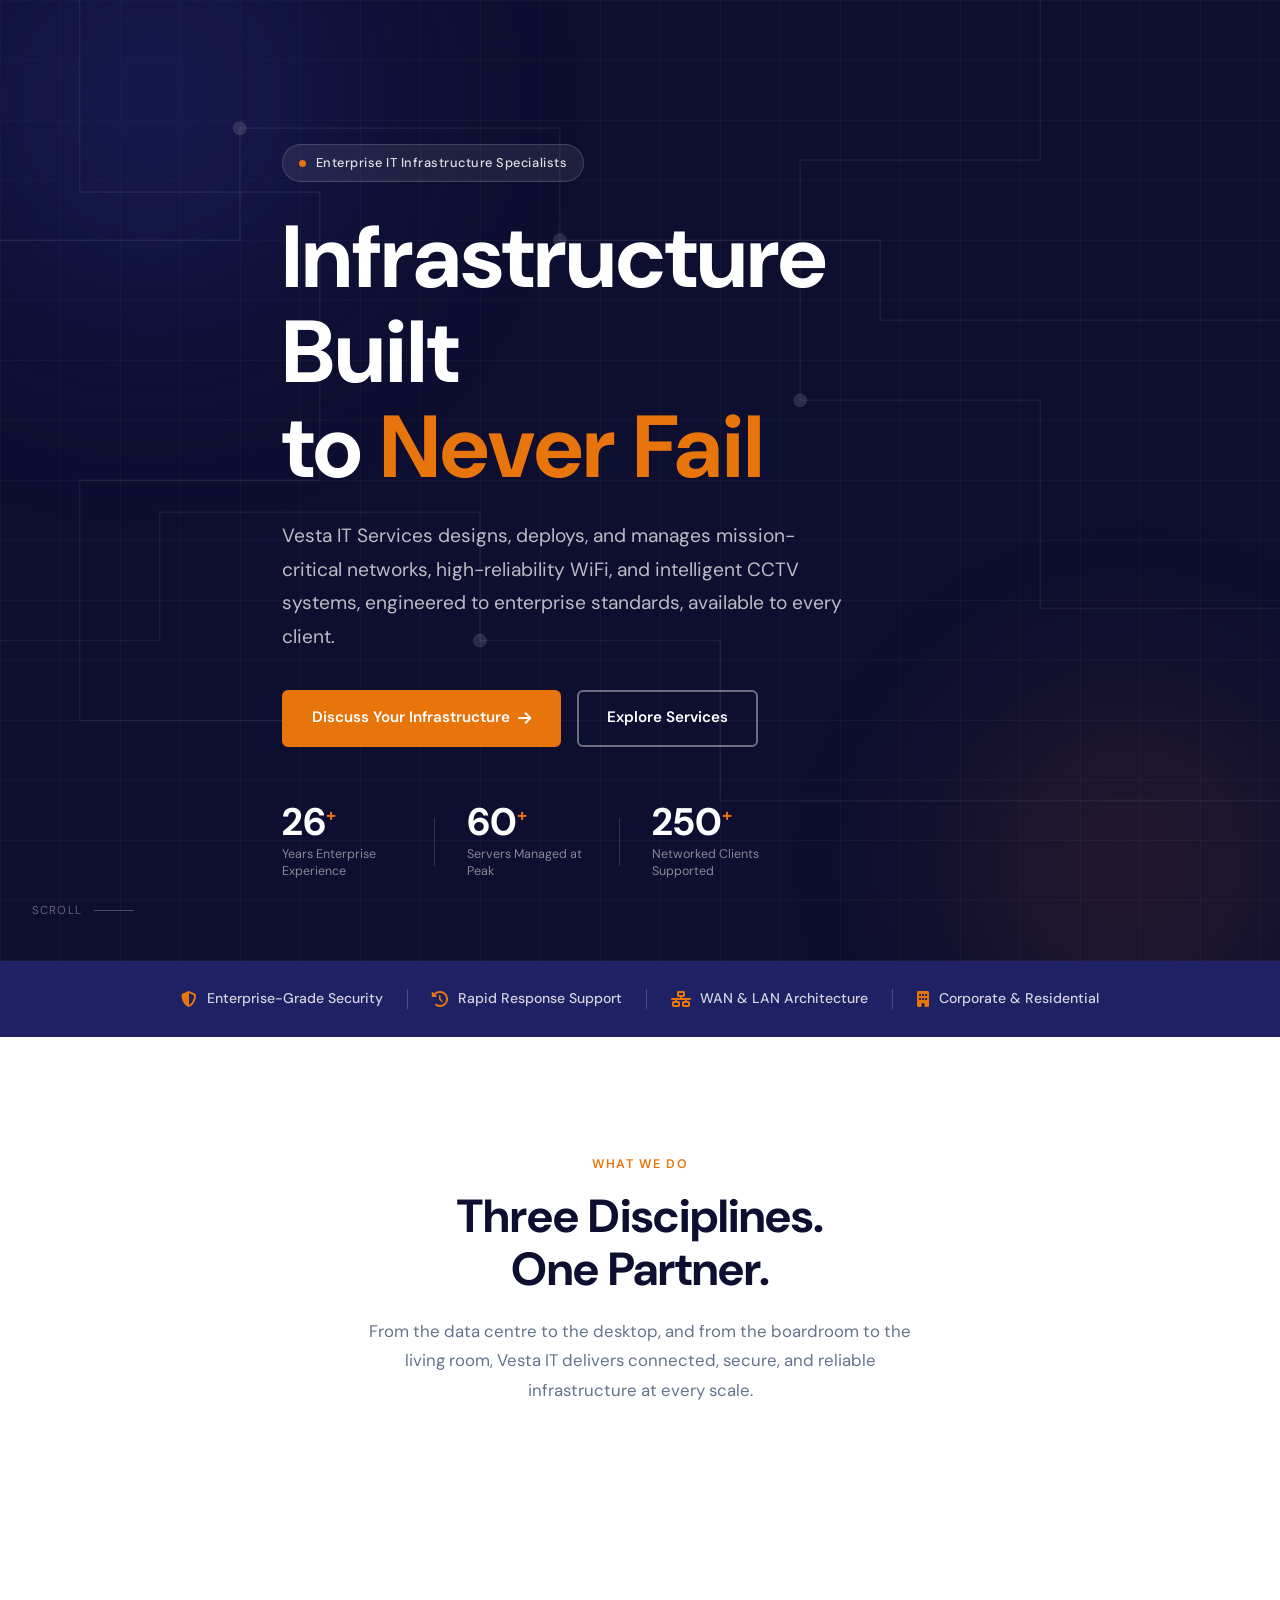
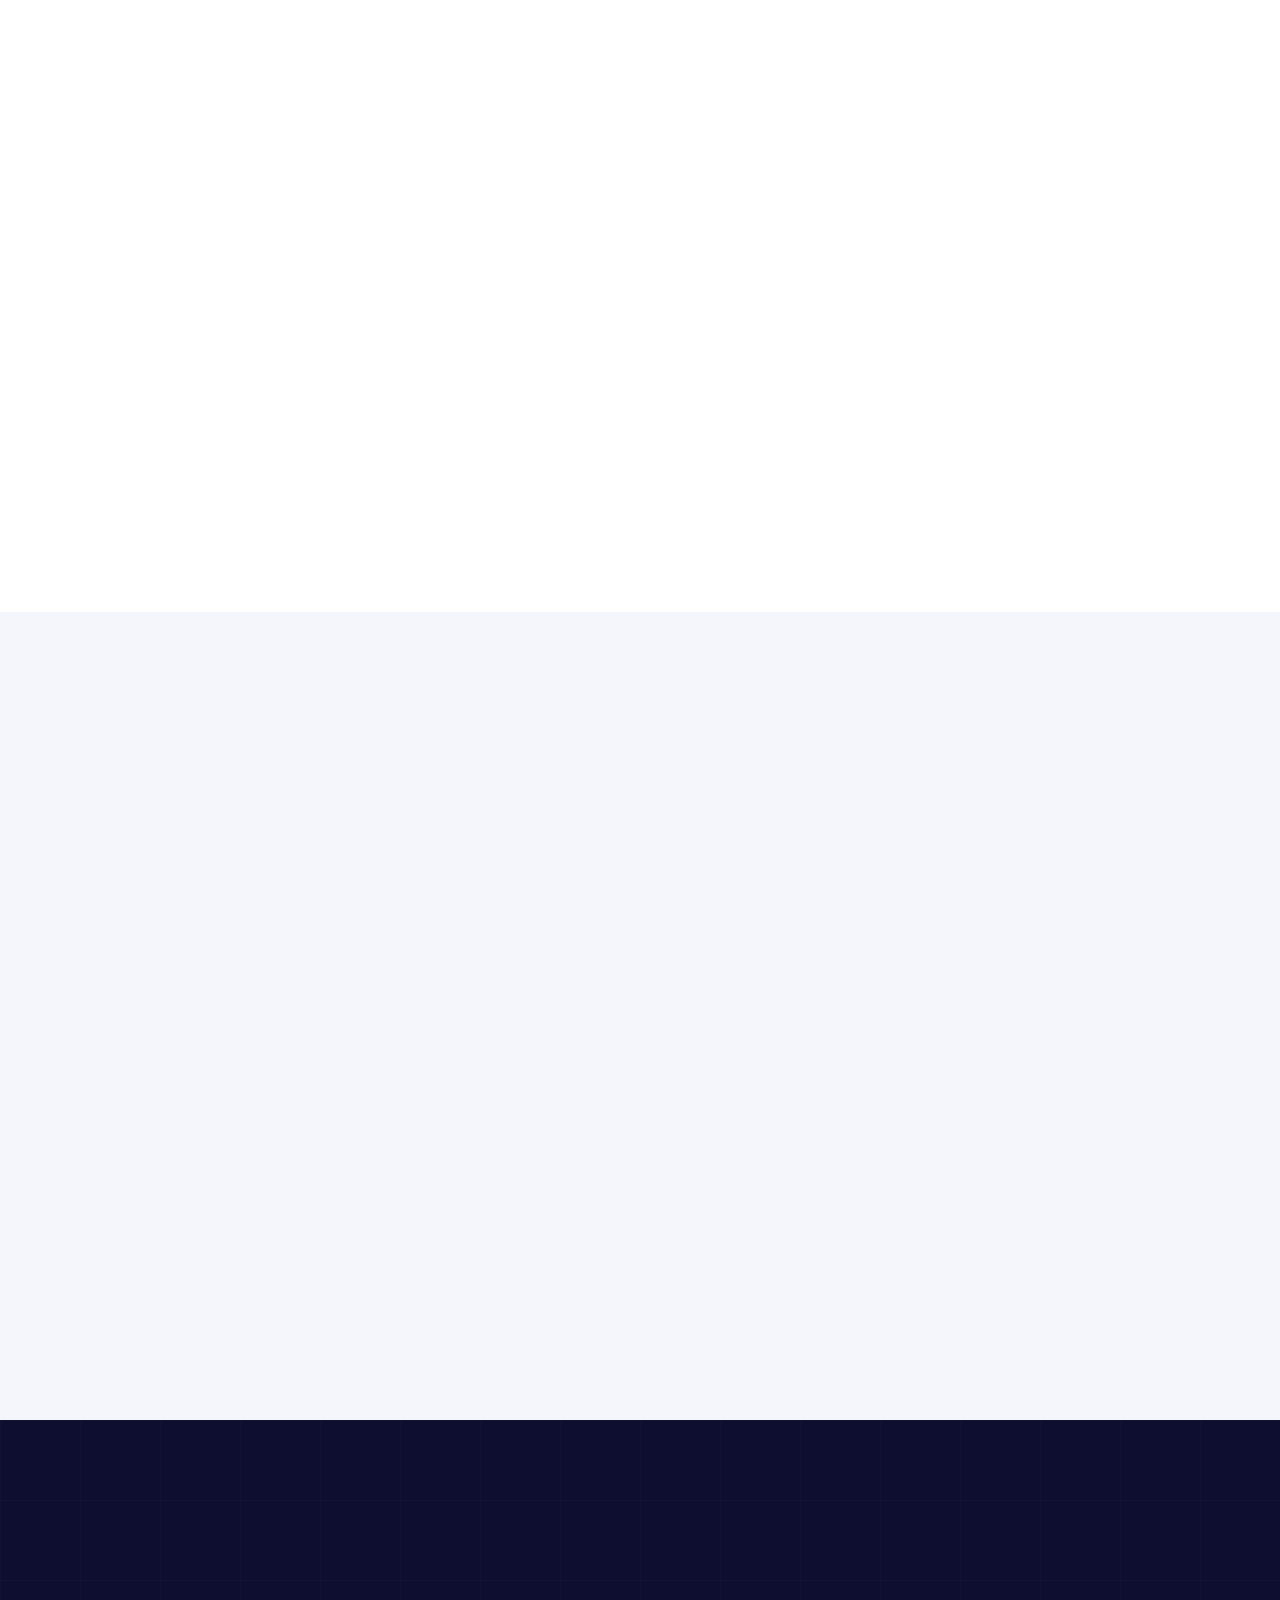
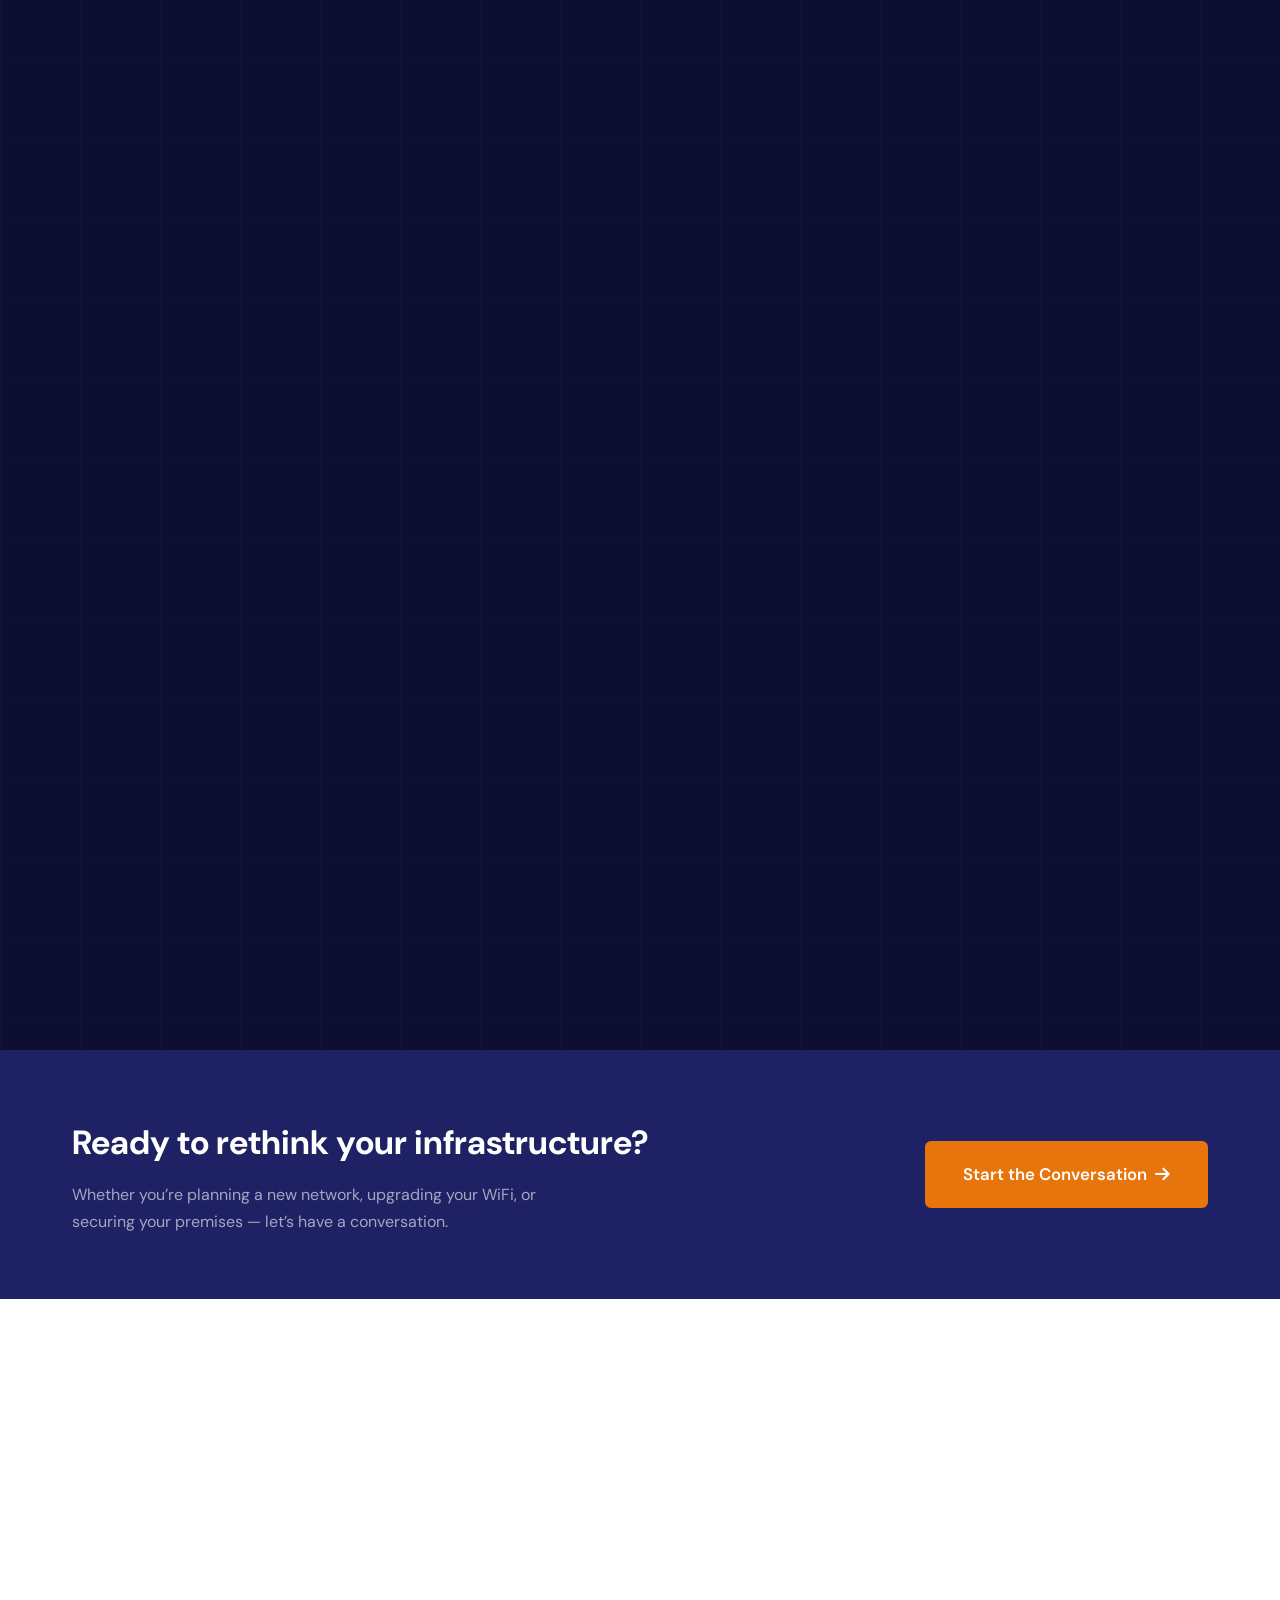
==== commit f2bb18c1: "Update index.html" ====
--- a/index.html
+++ b/index.html
@@ -175,7 +175,7 @@
   .svc-grid{grid-template-columns:1fr;max-width:540px;margin:0 auto}
   .about-inner{grid-template-columns:1fr;gap:3rem}
   .dir-card{grid-template-columns:1fr}
-  .dir-photo{aspect-ratio:16/7;max-height:260px}
+  .dir-photo{max-height:320px;aspect-ratio:unset}
   .contact-inner{grid-template-columns:1fr;gap:3rem}
 }
 @media(max-width:768px){
@@ -335,7 +335,7 @@
     <div class="dir-card reveal rd1">
       <div>
         <div class="dir-photo" aria-label="John Bushnell, Director">
-          <img src="[data-uri]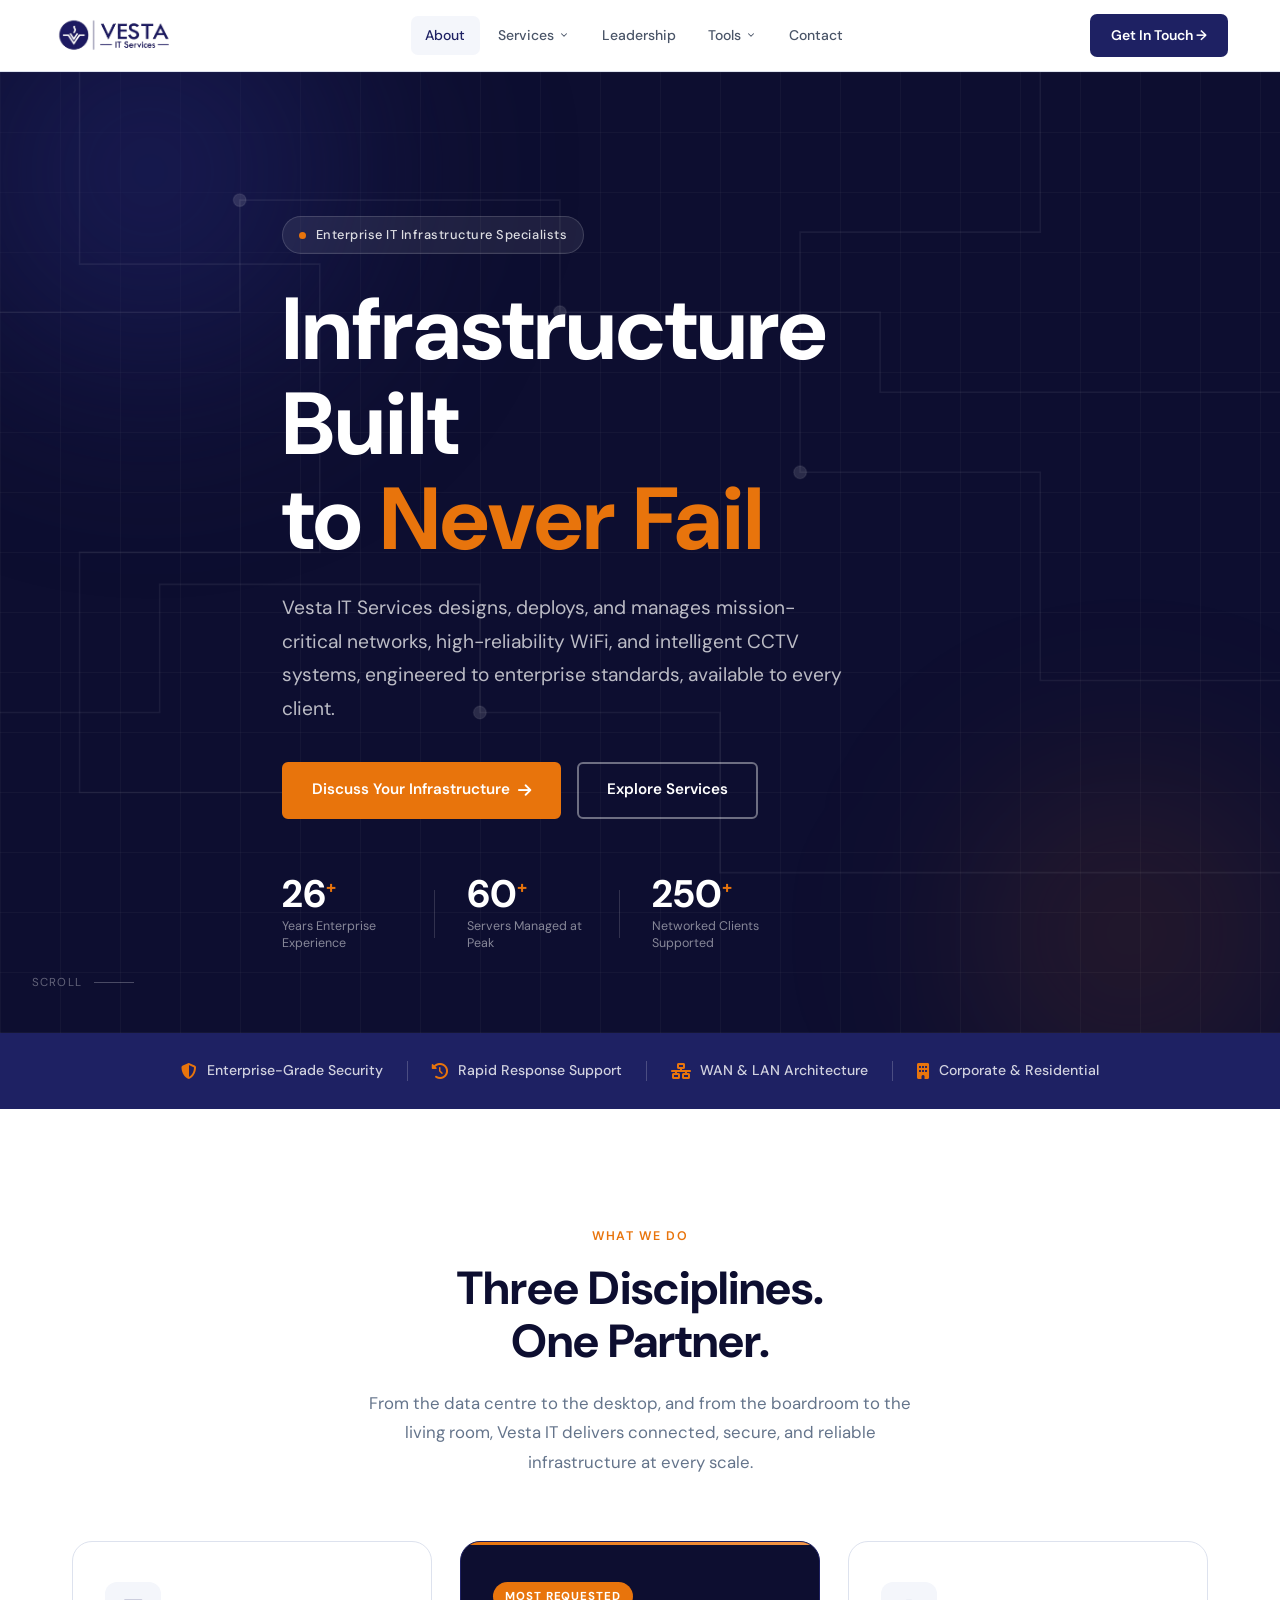
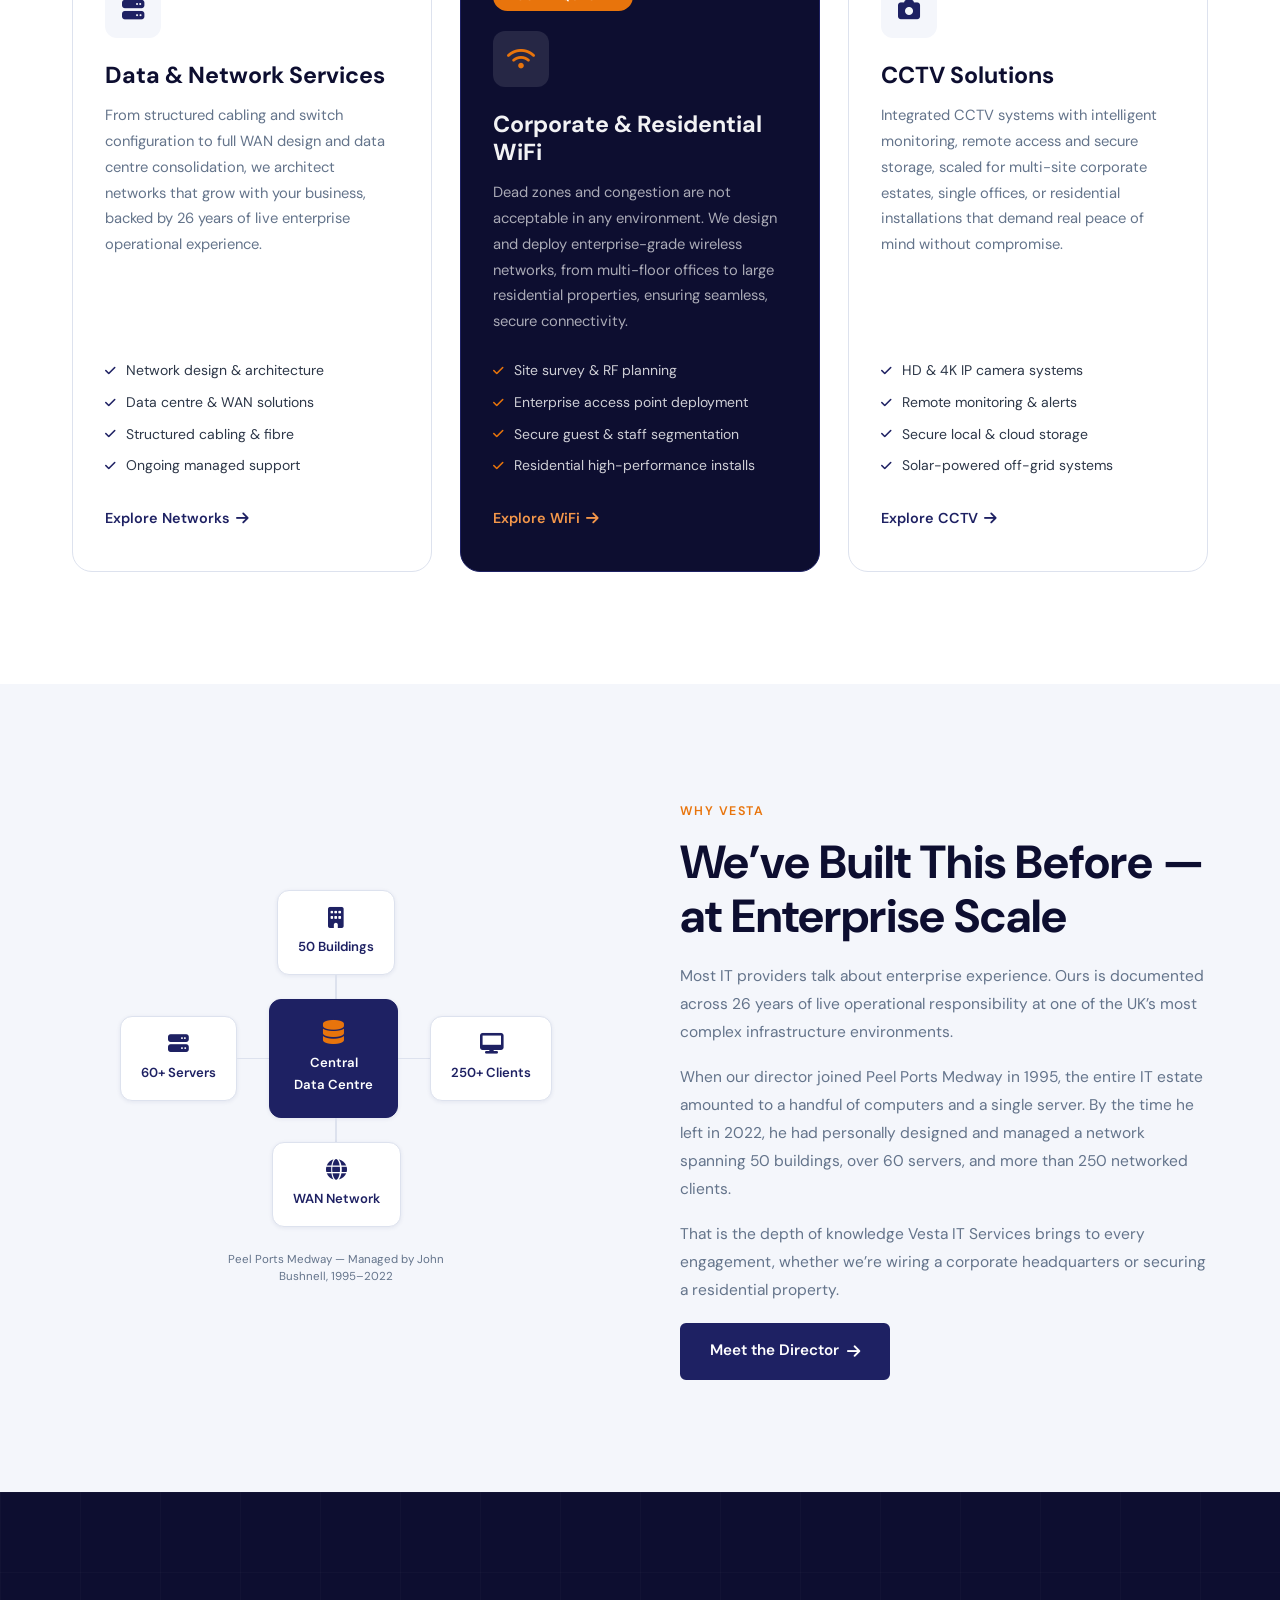
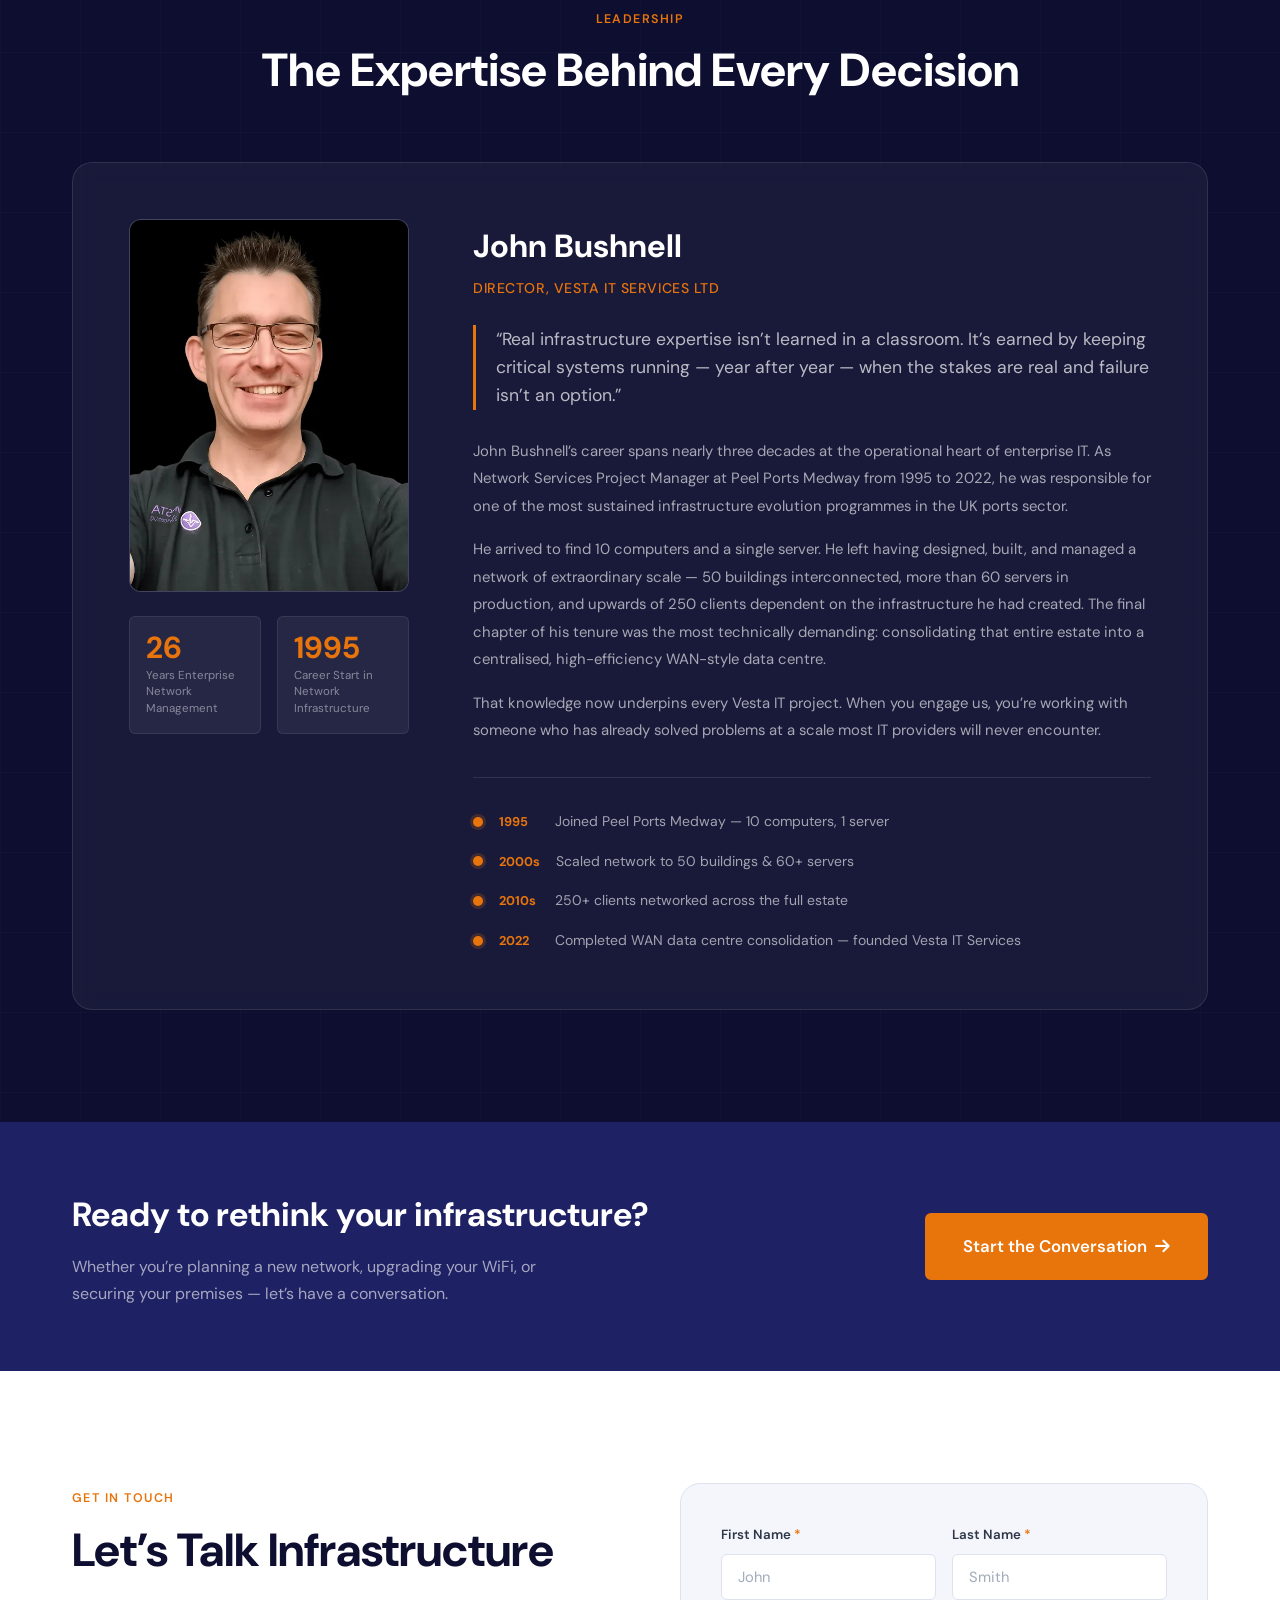
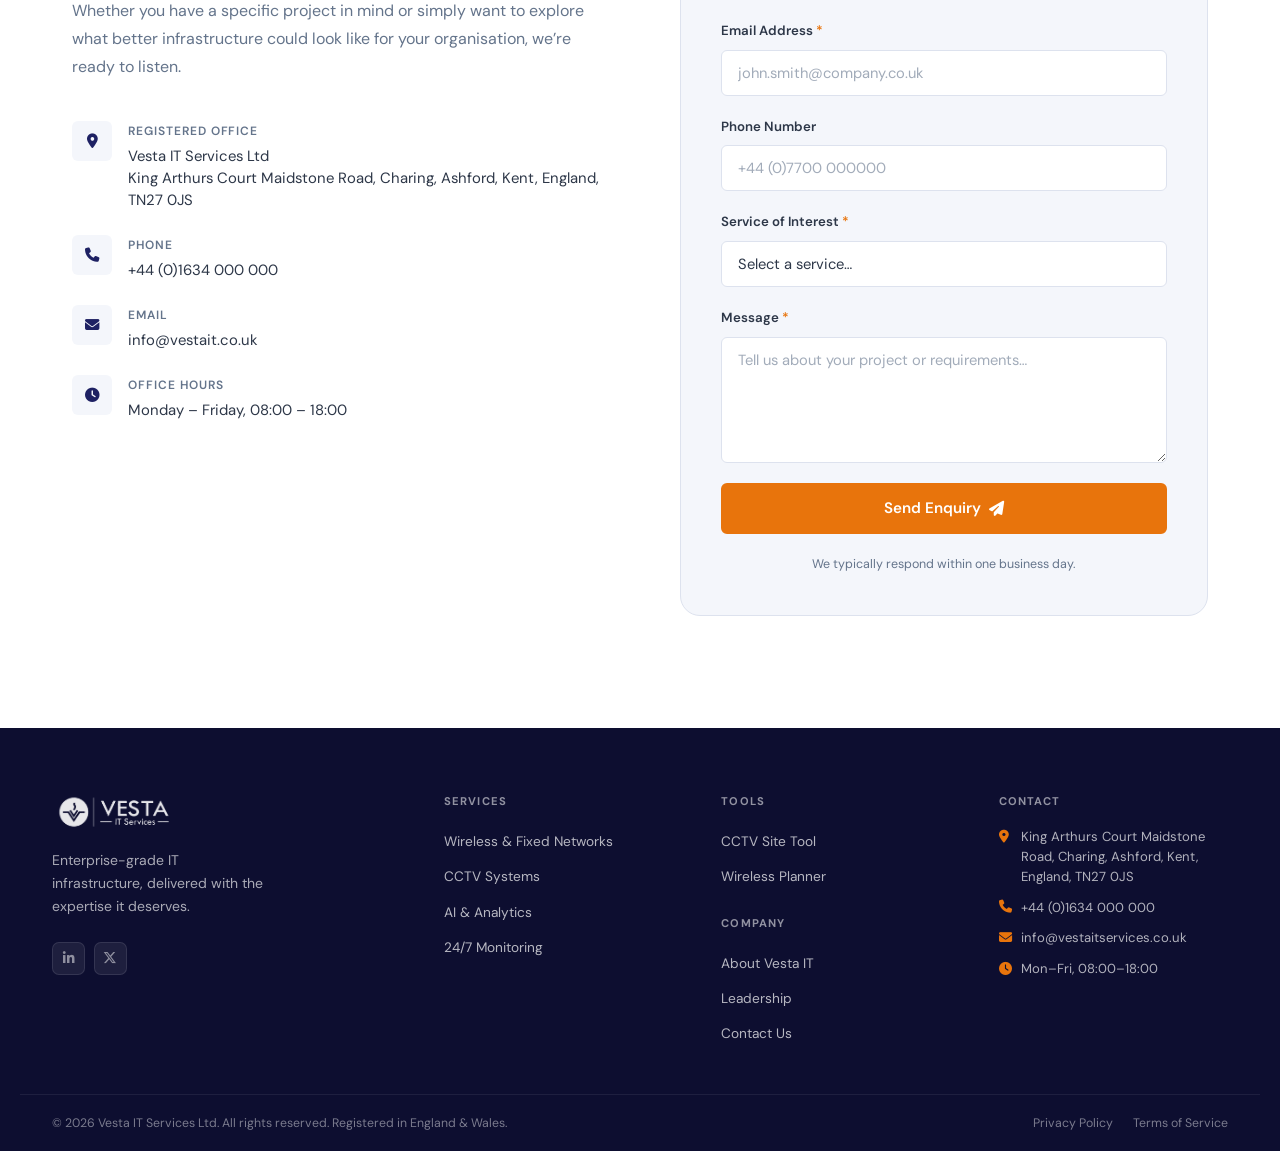
==== commit c415b27c: "Update index.html" ====
--- a/index.html
+++ b/index.html
@@ -379,7 +379,7 @@
       <address class="c-details">
         <div class="c-item"><div class="c-icon"><i class="fa-solid fa-location-dot" aria-hidden="true"></i></div><div><span class="c-lbl">Registered Office</span><span class="c-val">Vesta IT Services Ltd<br/>King Arthurs Court Maidstone Road, Charing, Ashford, Kent, England, TN27 0JS</span></div></div>
         <div class="c-item"><div class="c-icon"><i class="fa-solid fa-phone" aria-hidden="true"></i></div><div><span class="c-lbl">Phone</span><a href="tel:+441634000000" class="c-val">+44 (0)1634 000 000</a></div></div>
-        <div class="c-item"><div class="c-icon"><i class="fa-solid fa-envelope" aria-hidden="true"></i></div><div><span class="c-lbl">Email</span><a href="mailto:info@vestaitservices.co.uk" class="c-val">info@vestaitservices.co.uk</a></div></div>
+        <div class="c-item"><div class="c-icon"><i class="fa-solid fa-envelope" aria-hidden="true"></i></div><div><span class="c-lbl">Email</span><a href="mailto:info@vestait.co.uk" class="c-val">info@vestait.co.uk</a></div></div>
         <div class="c-item"><div class="c-icon"><i class="fa-solid fa-clock" aria-hidden="true"></i></div><div><span class="c-lbl">Office Hours</span><span class="c-val">Monday &ndash; Friday, 08:00 &ndash; 18:00</span></div></div>
       </address>
     </div>
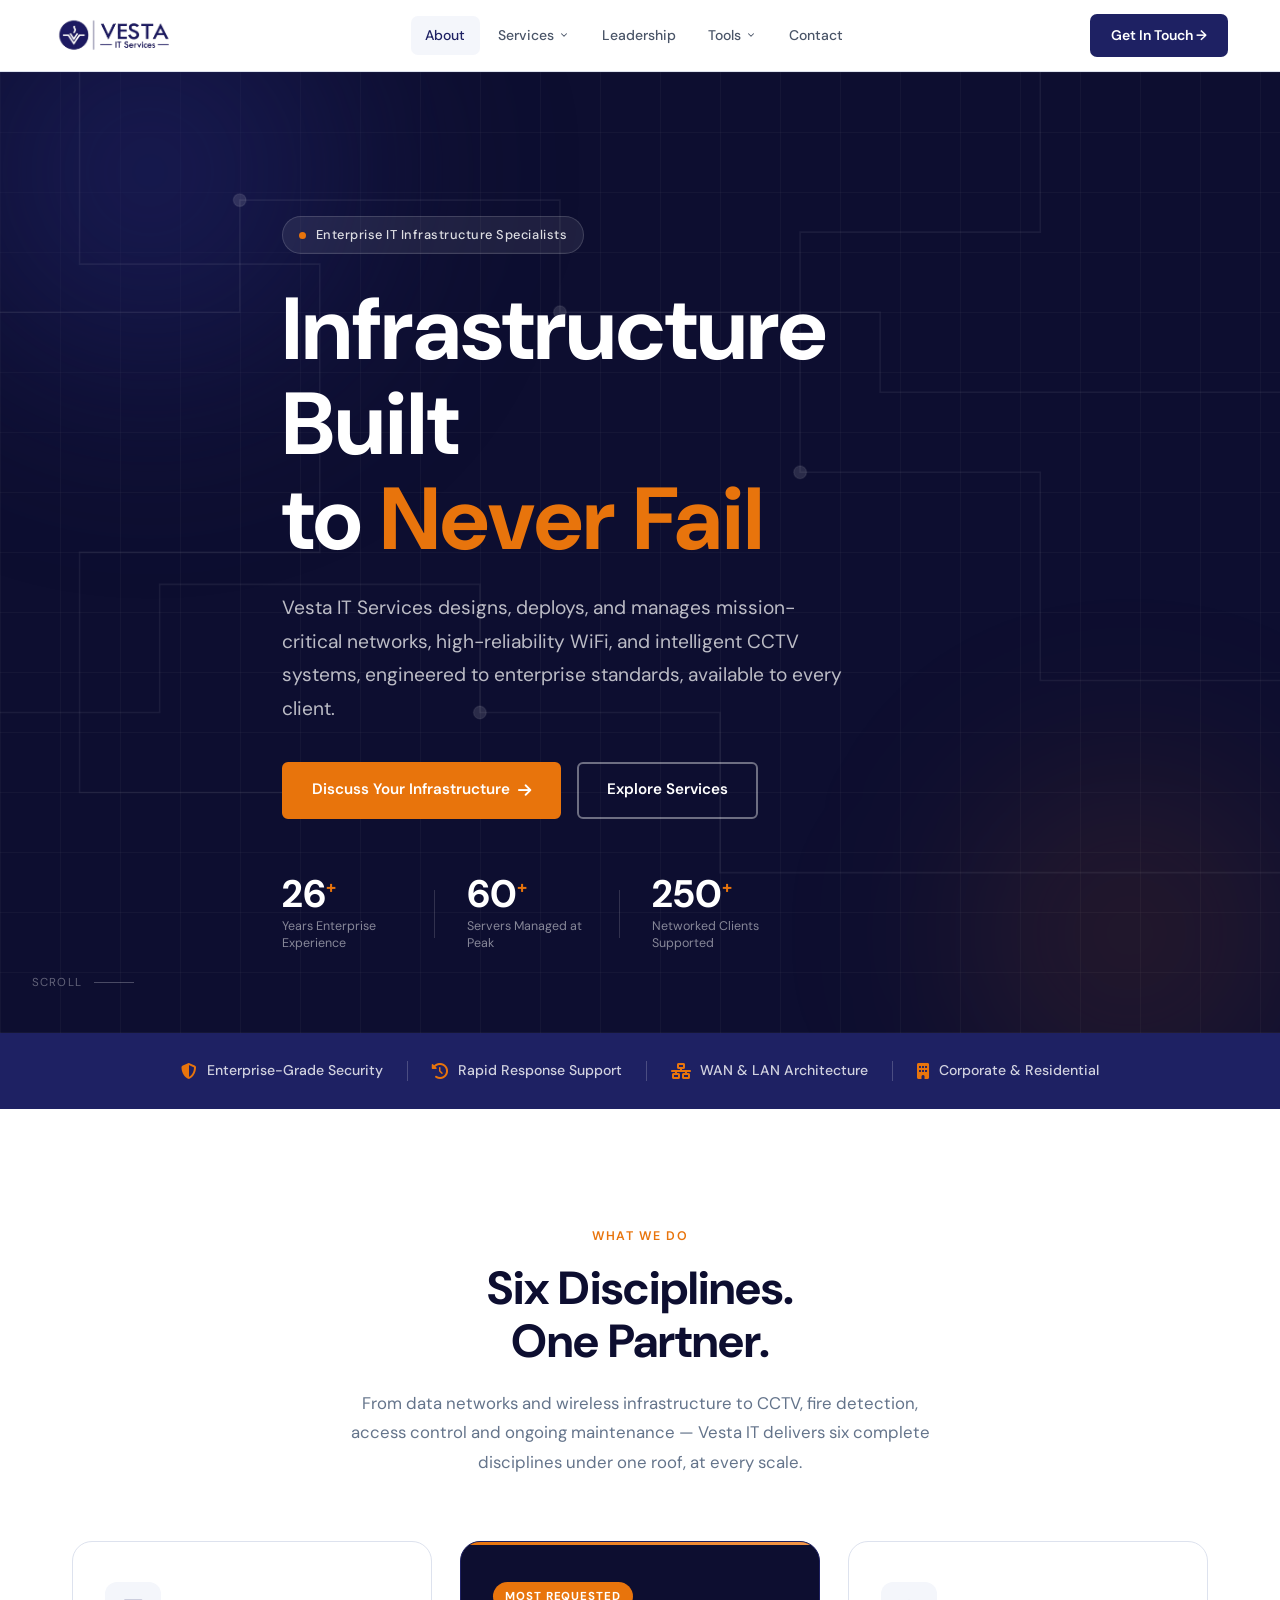
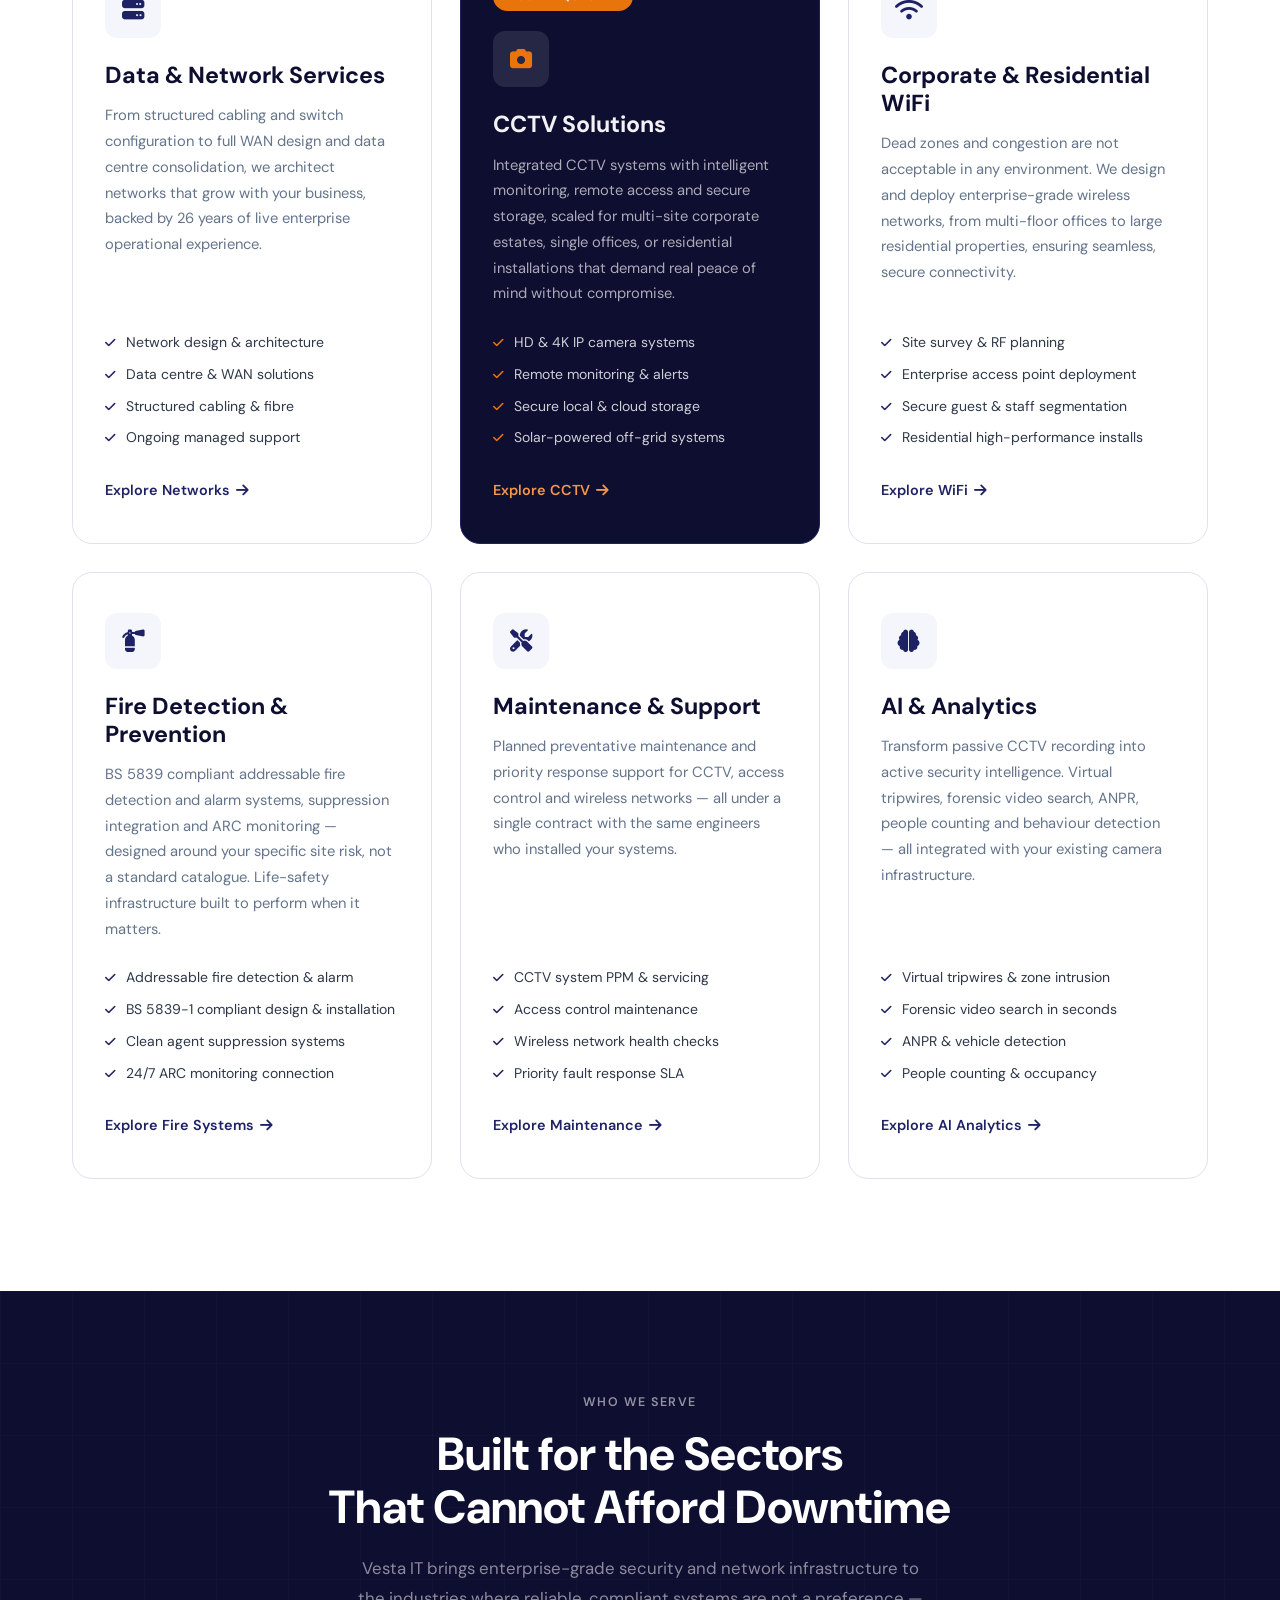
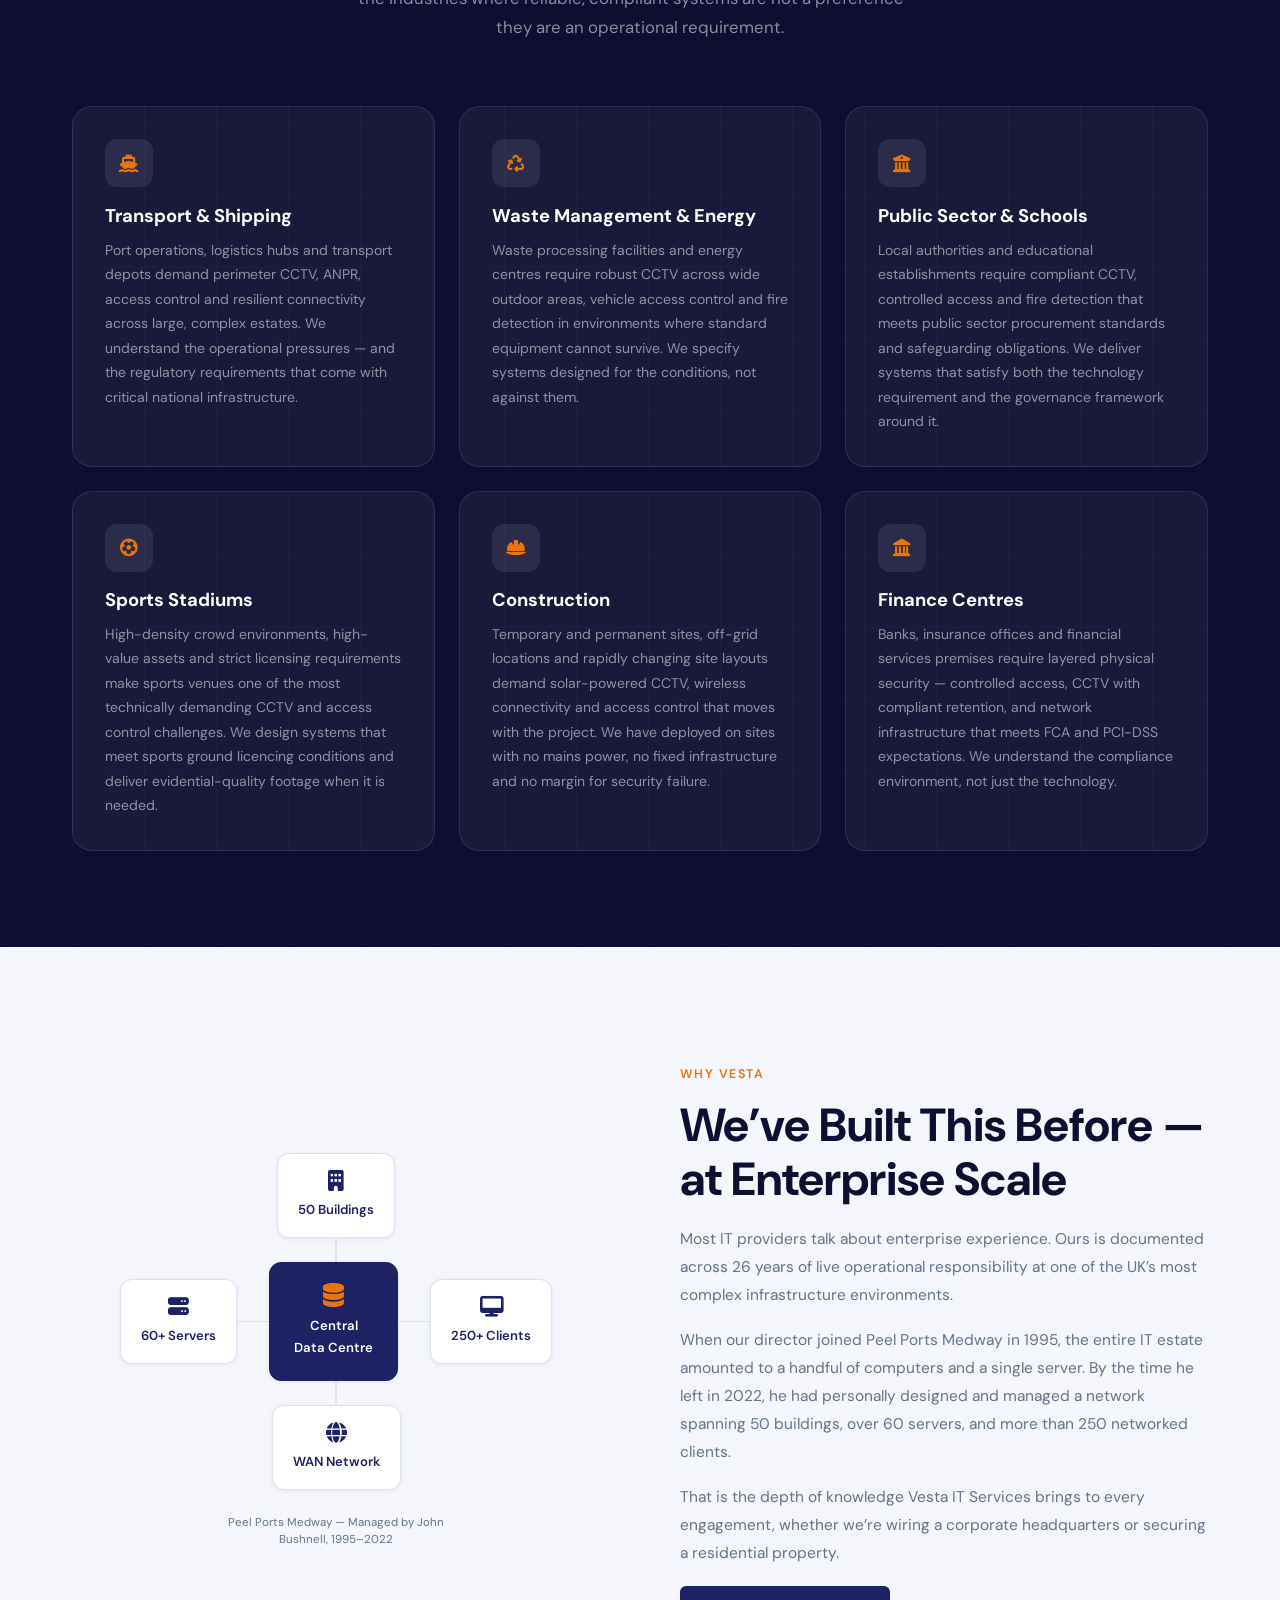
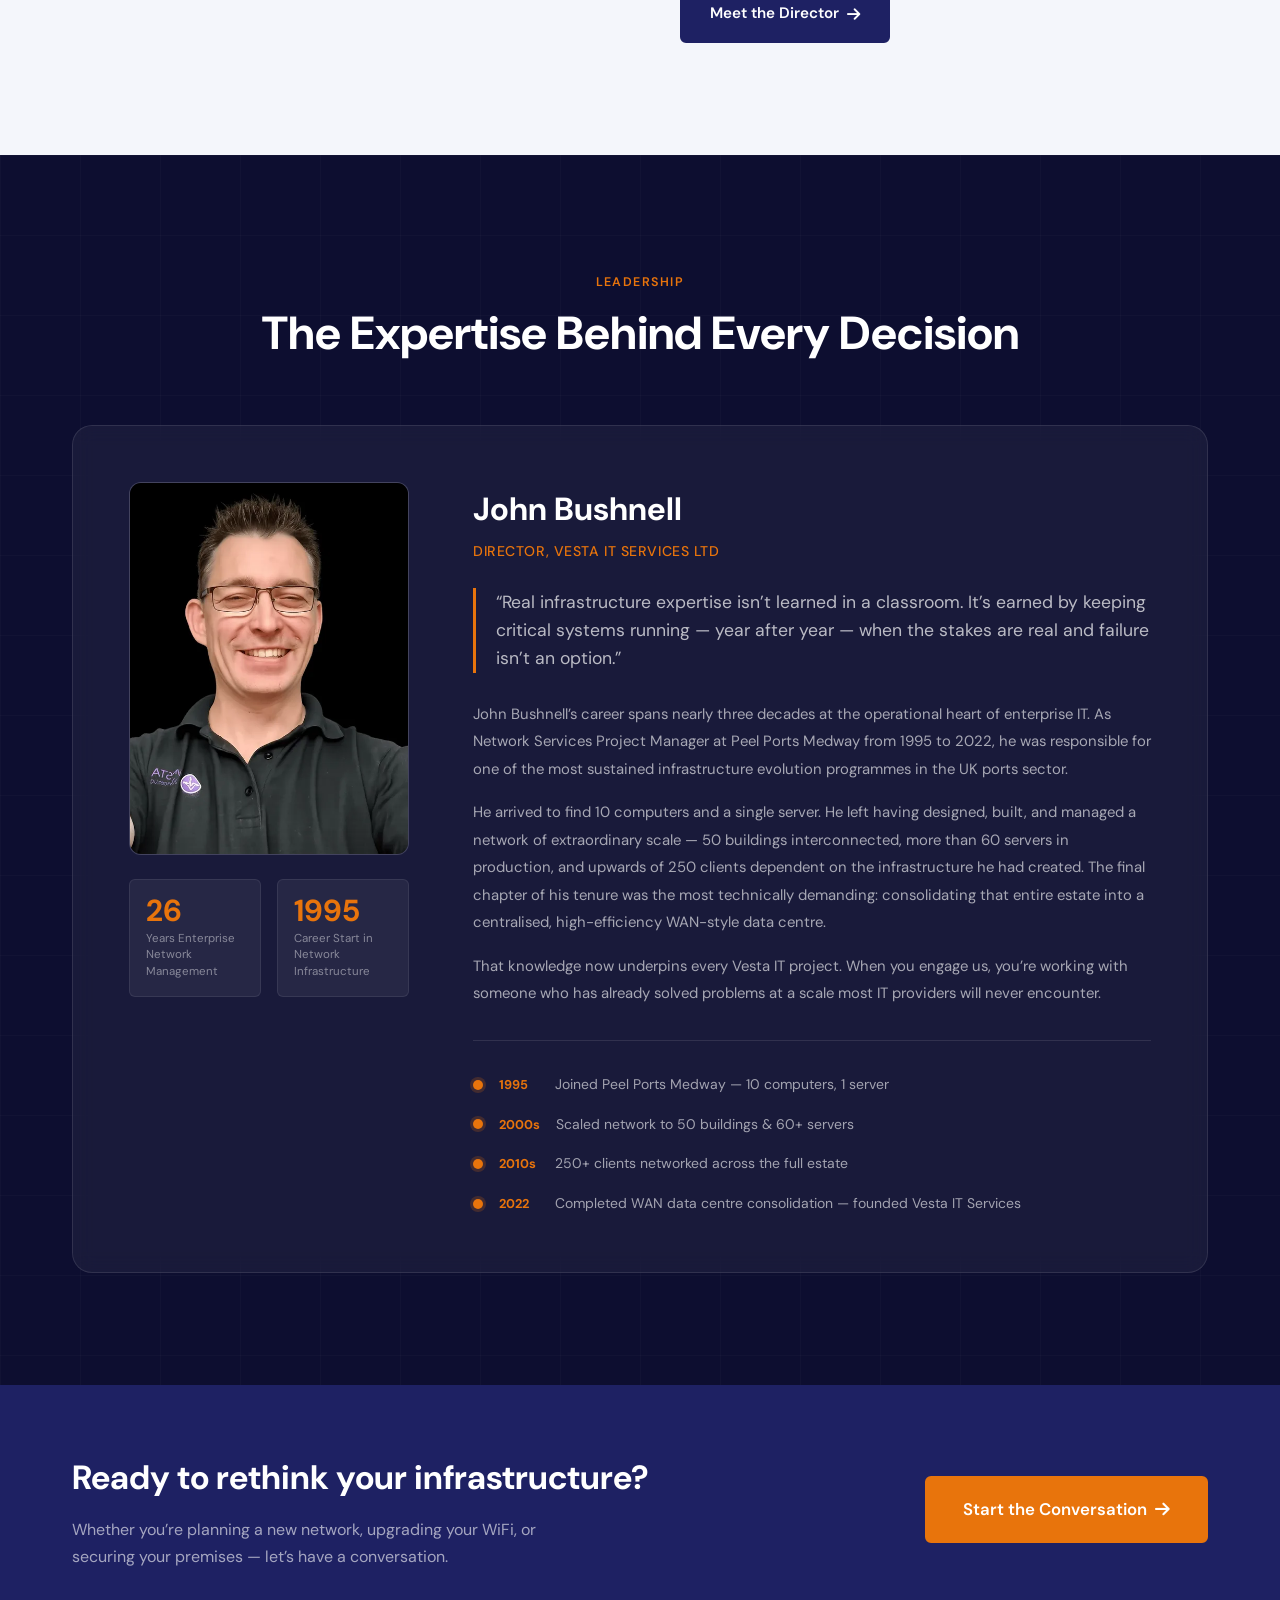
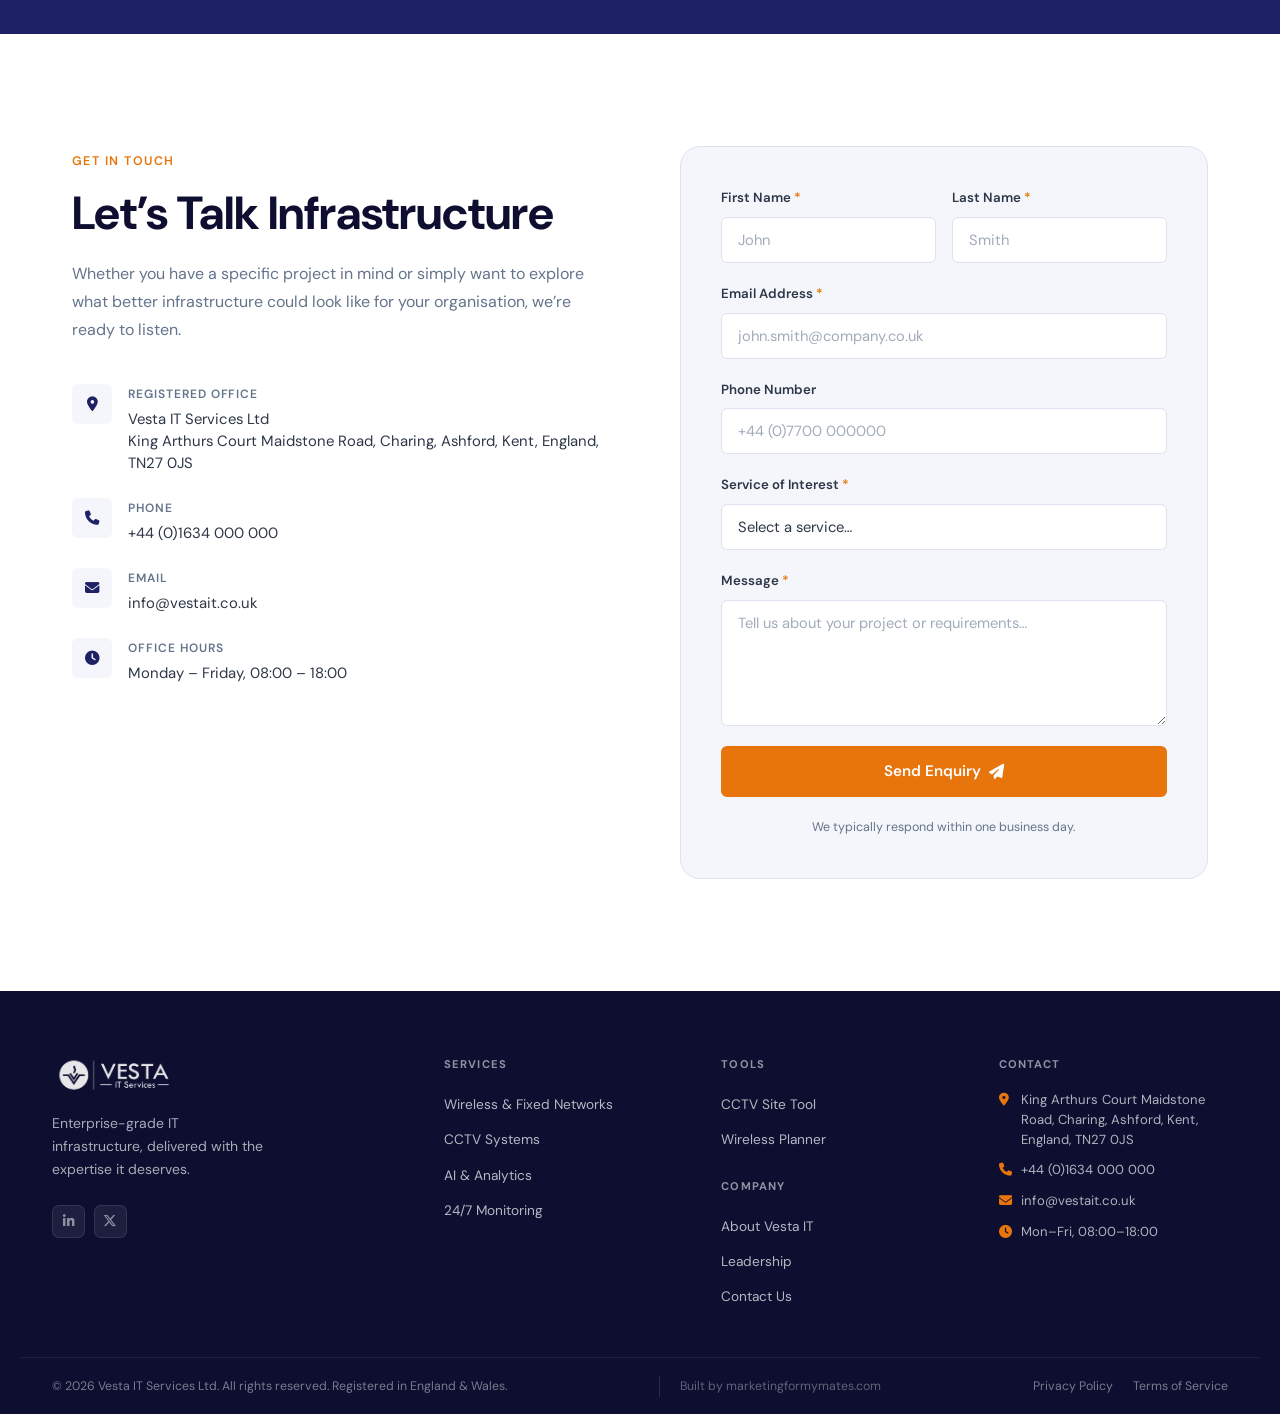
==== commit 45143473: "Update index.html" ====
--- a/index.html
+++ b/index.html
@@ -82,7 +82,7 @@
 .stitle--lt{color:var(--white)}
 .ssub{font-size:1.05rem;color:var(--muted);max-width:580px;line-height:1.75}
 .shdr{text-align:center;margin-bottom:4rem}.shdr .ssub{margin:0 auto}
-.svc-grid{display:grid;grid-template-columns:repeat(3,1fr);gap:1.75rem}
+.svc-grid{display:grid;grid-template-columns:repeat(3,1fr);gap:1.75rem}@media(max-width:1200px){.svc-grid{grid-template-columns:repeat(2,1fr)}}
 .svc-card{position:relative;background:var(--white);border:1px solid var(--border);border-radius:var(--rlg);padding:2.5rem 2rem;display:flex;flex-direction:column;overflow:hidden;transition:border-color var(--tr),transform var(--tr),box-shadow var(--tr)}
 .svc-card:hover{border-color:var(--navy);transform:translateY(-4px);box-shadow:var(--shadow-lg)}
 .svc-card--feat{border-color:var(--navy);background:var(--navy-deeper)}
@@ -172,7 +172,7 @@
 .fnote{font-size:.78rem;color:var(--muted);text-align:center}
 /* RESPONSIVE */
 @media(max-width:1024px){
-  .svc-grid{grid-template-columns:1fr;max-width:540px;margin:0 auto}
+  .svc-grid{grid-template-columns:1fr}
   .about-inner{grid-template-columns:1fr;gap:3rem}
   .dir-card{grid-template-columns:1fr}
   .dir-photo{max-height:320px;aspect-ratio:unset}
@@ -194,6 +194,23 @@
   .scroll-hint{display:none}
 }
 @media(max-width:480px){.container{padding:0 1.25rem}}
+
+/* SECTORS */
+.sectors{padding:6rem 0;background:var(--navy-deeper);position:relative}
+.sectors::before{content:'';position:absolute;inset:0;background-image:linear-gradient(rgba(255,255,255,.02) 1px,transparent 1px),linear-gradient(90deg,rgba(255,255,255,.02) 1px,transparent 1px);background-size:72px 72px;pointer-events:none}
+.sectors .container{position:relative;z-index:2}
+.sectors .stag{color:rgba(255,255,255,.55)}
+.sectors .stitle{color:var(--white)}
+.sectors .ssub{color:rgba(255,255,255,.52)}
+.sector-grid{display:grid;grid-template-columns:repeat(3,1fr);gap:1.5rem;margin-top:3rem}
+.sector-card{background:rgba(255,255,255,.05);border:1px solid rgba(255,255,255,.09);border-radius:var(--rlg);padding:2rem;transition:border-color var(--tr),background var(--tr)}
+.sector-card:hover{border-color:rgba(232,116,12,.4);background:rgba(255,255,255,.08)}
+.sector-icon{width:48px;height:48px;background:rgba(255,255,255,.08);border-radius:var(--rmd);display:flex;align-items:center;justify-content:center;color:var(--accent);font-size:1.1rem;margin-bottom:1.1rem;transition:background var(--tr)}
+.sector-card:hover .sector-icon{background:rgba(232,116,12,.2)}
+.sector-title{font-family:var(--fd);font-size:1.15rem;color:var(--white);margin-bottom:.65rem;line-height:1.2}
+.sector-desc{font-size:.875rem;color:rgba(255,255,255,.52);line-height:1.75}
+@media(max-width:1024px){.sector-grid{grid-template-columns:repeat(2,1fr)}}
+@media(max-width:640px){.sector-grid{grid-template-columns:1fr}}
 </style>
 </head>
 <body>
@@ -248,10 +265,11 @@
   <div class="container">
     <div class="shdr">
       <span class="stag">What We Do</span>
-      <h2 class="stitle" id="services-title">Three Disciplines.<br/>One Partner.</h2>
-      <p class="ssub">From the data centre to the desktop, and from the boardroom to the living room, Vesta IT delivers connected, secure, and reliable infrastructure at every scale.</p>
+      <h2 class="stitle" id="services-title">Six Disciplines.<br/>One Partner.</h2>
+      <p class="ssub">From data networks and wireless infrastructure to CCTV, fire detection, access control and ongoing maintenance — Vesta IT delivers six complete disciplines under one roof, at every scale.</p>
     </div>
     <div class="svc-grid">
+      <!-- 1: Data & Network -->
       <article class="svc-card reveal rd1" aria-labelledby="s1">
         <div class="svc-accent" aria-hidden="true"></div>
         <div class="svc-icon" aria-hidden="true"><i class="fa-solid fa-server"></i></div>
@@ -265,11 +283,26 @@
         </ul>
         <a href="networks.html" class="svc-link">Explore Networks <i class="fa-solid fa-arrow-right" aria-hidden="true"></i></a>
       </article>
+      <!-- 2: CCTV — Most Requested (was card 3, now promoted) -->
       <article class="svc-card svc-card--feat reveal rd2" aria-labelledby="s2">
         <div class="svc-accent" aria-hidden="true"></div>
         <div class="svc-badge">Most Requested</div>
+        <div class="svc-icon" aria-hidden="true"><i class="fa-solid fa-camera"></i></div>
+        <h3 class="svc-title" id="s2">CCTV Solutions</h3>
+        <p class="svc-desc">Integrated CCTV systems with intelligent monitoring, remote access and secure storage, scaled for multi-site corporate estates, single offices, or residential installations that demand real peace of mind without compromise.</p>
+        <ul class="svc-feats">
+          <li><i class="fa-solid fa-check" aria-hidden="true"></i>HD &amp; 4K IP camera systems</li>
+          <li><i class="fa-solid fa-check" aria-hidden="true"></i>Remote monitoring &amp; alerts</li>
+          <li><i class="fa-solid fa-check" aria-hidden="true"></i>Secure local &amp; cloud storage</li>
+          <li><i class="fa-solid fa-check" aria-hidden="true"></i>Solar-powered off-grid systems</li>
+        </ul>
+        <a href="cctv.html" class="svc-link">Explore CCTV <i class="fa-solid fa-arrow-right" aria-hidden="true"></i></a>
+      </article>
+      <!-- 3: Corporate & Residential WiFi -->
+      <article class="svc-card reveal rd3" aria-labelledby="s3">
+        <div class="svc-accent" aria-hidden="true"></div>
         <div class="svc-icon" aria-hidden="true"><i class="fa-solid fa-wifi"></i></div>
-        <h3 class="svc-title" id="s2">Corporate &amp; Residential WiFi</h3>
+        <h3 class="svc-title" id="s3">Corporate &amp; Residential WiFi</h3>
         <p class="svc-desc">Dead zones and congestion are not acceptable in any environment. We design and deploy enterprise-grade wireless networks, from multi-floor offices to large residential properties, ensuring seamless, secure connectivity.</p>
         <ul class="svc-feats">
           <li><i class="fa-solid fa-check" aria-hidden="true"></i>Site survey &amp; RF planning</li>
@@ -279,19 +312,91 @@
         </ul>
         <a href="networks.html" class="svc-link">Explore WiFi <i class="fa-solid fa-arrow-right" aria-hidden="true"></i></a>
       </article>
-      <article class="svc-card reveal rd3" aria-labelledby="s3">
+      <!-- 4: Fire Detection & Prevention -->
+      <article class="svc-card reveal rd1" aria-labelledby="s4">
         <div class="svc-accent" aria-hidden="true"></div>
-        <div class="svc-icon" aria-hidden="true"><i class="fa-solid fa-camera"></i></div>
-        <h3 class="svc-title" id="s3">CCTV Solutions</h3>
-        <p class="svc-desc">Integrated CCTV systems with intelligent monitoring, remote access and secure storage, scaled for multi-site corporate estates, single offices, or residential installations that demand real peace of mind without compromise.</p>
+        <div class="svc-icon" aria-hidden="true"><i class="fa-solid fa-fire-extinguisher"></i></div>
+        <h3 class="svc-title" id="s4">Fire Detection &amp; Prevention</h3>
+        <p class="svc-desc">BS 5839 compliant addressable fire detection and alarm systems, suppression integration and ARC monitoring — designed around your specific site risk, not a standard catalogue. Life-safety infrastructure built to perform when it matters.</p>
         <ul class="svc-feats">
-          <li><i class="fa-solid fa-check" aria-hidden="true"></i>HD &amp; 4K IP camera systems</li>
-          <li><i class="fa-solid fa-check" aria-hidden="true"></i>Remote monitoring &amp; alerts</li>
-          <li><i class="fa-solid fa-check" aria-hidden="true"></i>Secure local &amp; cloud storage</li>
-          <li><i class="fa-solid fa-check" aria-hidden="true"></i>Solar-powered off-grid systems</li>
+          <li><i class="fa-solid fa-check" aria-hidden="true"></i>Addressable fire detection &amp; alarm</li>
+          <li><i class="fa-solid fa-check" aria-hidden="true"></i>BS 5839-1 compliant design &amp; installation</li>
+          <li><i class="fa-solid fa-check" aria-hidden="true"></i>Clean agent suppression systems</li>
+          <li><i class="fa-solid fa-check" aria-hidden="true"></i>24/7 ARC monitoring connection</li>
         </ul>
-        <a href="cctv.html" class="svc-link">Explore CCTV <i class="fa-solid fa-arrow-right" aria-hidden="true"></i></a>
+        <a href="fire-detection.html" class="svc-link">Explore Fire Systems <i class="fa-solid fa-arrow-right" aria-hidden="true"></i></a>
       </article>
+      <!-- 5: Maintenance & Support -->
+      <article class="svc-card reveal rd2" aria-labelledby="s5">
+        <div class="svc-accent" aria-hidden="true"></div>
+        <div class="svc-icon" aria-hidden="true"><i class="fa-solid fa-screwdriver-wrench"></i></div>
+        <h3 class="svc-title" id="s5">Maintenance &amp; Support</h3>
+        <p class="svc-desc">Planned preventative maintenance and priority response support for CCTV, access control and wireless networks — all under a single contract with the same engineers who installed your systems.</p>
+        <ul class="svc-feats">
+          <li><i class="fa-solid fa-check" aria-hidden="true"></i>CCTV system PPM &amp; servicing</li>
+          <li><i class="fa-solid fa-check" aria-hidden="true"></i>Access control maintenance</li>
+          <li><i class="fa-solid fa-check" aria-hidden="true"></i>Wireless network health checks</li>
+          <li><i class="fa-solid fa-check" aria-hidden="true"></i>Priority fault response SLA</li>
+        </ul>
+        <a href="maintenance.html" class="svc-link">Explore Maintenance <i class="fa-solid fa-arrow-right" aria-hidden="true"></i></a>
+      </article>
+      <!-- 6: AI & Analytics -->
+      <article class="svc-card reveal rd3" aria-labelledby="s6">
+        <div class="svc-accent" aria-hidden="true"></div>
+        <div class="svc-icon" aria-hidden="true"><i class="fa-solid fa-brain"></i></div>
+        <h3 class="svc-title" id="s6">AI &amp; Analytics</h3>
+        <p class="svc-desc">Transform passive CCTV recording into active security intelligence. Virtual tripwires, forensic video search, ANPR, people counting and behaviour detection — all integrated with your existing camera infrastructure.</p>
+        <ul class="svc-feats">
+          <li><i class="fa-solid fa-check" aria-hidden="true"></i>Virtual tripwires &amp; zone intrusion</li>
+          <li><i class="fa-solid fa-check" aria-hidden="true"></i>Forensic video search in seconds</li>
+          <li><i class="fa-solid fa-check" aria-hidden="true"></i>ANPR &amp; vehicle detection</li>
+          <li><i class="fa-solid fa-check" aria-hidden="true"></i>People counting &amp; occupancy</li>
+        </ul>
+        <a href="ai-analytics.html" class="svc-link">Explore AI Analytics <i class="fa-solid fa-arrow-right" aria-hidden="true"></i></a>
+      </article>
+    </div>
+  </div>
+</section>
+
+
+<section class="sectors" id="sectors" aria-labelledby="sectors-title">
+  <div class="container">
+    <div class="shdr">
+      <span class="stag">Who We Serve</span>
+      <h2 class="stitle" id="sectors-title">Built for the Sectors<br/>That Cannot Afford Downtime</h2>
+      <p class="ssub">Vesta IT brings enterprise-grade security and network infrastructure to the industries where reliable, compliant systems are not a preference — they are an operational requirement.</p>
+    </div>
+    <div class="sector-grid">
+      <div class="sector-card reveal rd1">
+        <div class="sector-icon"><i class="fa-solid fa-ship" aria-hidden="true"></i></div>
+        <h3 class="sector-title">Transport &amp; Shipping</h3>
+        <p class="sector-desc">Port operations, logistics hubs and transport depots demand perimeter CCTV, ANPR, access control and resilient connectivity across large, complex estates. We understand the operational pressures — and the regulatory requirements that come with critical national infrastructure.</p>
+      </div>
+      <div class="sector-card reveal rd2">
+        <div class="sector-icon"><i class="fa-solid fa-recycle" aria-hidden="true"></i></div>
+        <h3 class="sector-title">Waste Management &amp; Energy</h3>
+        <p class="sector-desc">Waste processing facilities and energy centres require robust CCTV across wide outdoor areas, vehicle access control and fire detection in environments where standard equipment cannot survive. We specify systems designed for the conditions, not against them.</p>
+      </div>
+      <div class="sector-card reveal rd3">
+        <div class="sector-icon"><i class="fa-solid fa-building-columns" aria-hidden="true"></i></div>
+        <h3 class="sector-title">Public Sector &amp; Schools</h3>
+        <p class="sector-desc">Local authorities and educational establishments require compliant CCTV, controlled access and fire detection that meets public sector procurement standards and safeguarding obligations. We deliver systems that satisfy both the technology requirement and the governance framework around it.</p>
+      </div>
+      <div class="sector-card reveal rd1">
+        <div class="sector-icon"><i class="fa-solid fa-futbol" aria-hidden="true"></i></div>
+        <h3 class="sector-title">Sports Stadiums</h3>
+        <p class="sector-desc">High-density crowd environments, high-value assets and strict licensing requirements make sports venues one of the most technically demanding CCTV and access control challenges. We design systems that meet sports ground licencing conditions and deliver evidential-quality footage when it is needed.</p>
+      </div>
+      <div class="sector-card reveal rd2">
+        <div class="sector-icon"><i class="fa-solid fa-hard-hat" aria-hidden="true"></i></div>
+        <h3 class="sector-title">Construction</h3>
+        <p class="sector-desc">Temporary and permanent sites, off-grid locations and rapidly changing site layouts demand solar-powered CCTV, wireless connectivity and access control that moves with the project. We have deployed on sites with no mains power, no fixed infrastructure and no margin for security failure.</p>
+      </div>
+      <div class="sector-card reveal rd3">
+        <div class="sector-icon"><i class="fa-solid fa-landmark" aria-hidden="true"></i></div>
+        <h3 class="sector-title">Finance Centres</h3>
+        <p class="sector-desc">Banks, insurance offices and financial services premises require layered physical security — controlled access, CCTV with compliant retention, and network infrastructure that meets FCA and PCI-DSS expectations. We understand the compliance environment, not just the technology.</p>
+      </div>
     </div>
   </div>
 </section>
@@ -397,6 +502,8 @@
             <option value="" disabled selected>Select a service&hellip;</option>
             <option value="networks">Wireless &amp; Fixed Networks</option>
             <option value="cctv">CCTV Systems</option>
+            <option value="fire">Fire Detection &amp; Prevention</option>
+            <option value="maintenance">Maintenance &amp; Support</option>
             <option value="ai">AI &amp; Analytics</option>
             <option value="monitoring">24/7 Monitoring</option>
             <option value="general">General Enquiry</option>
